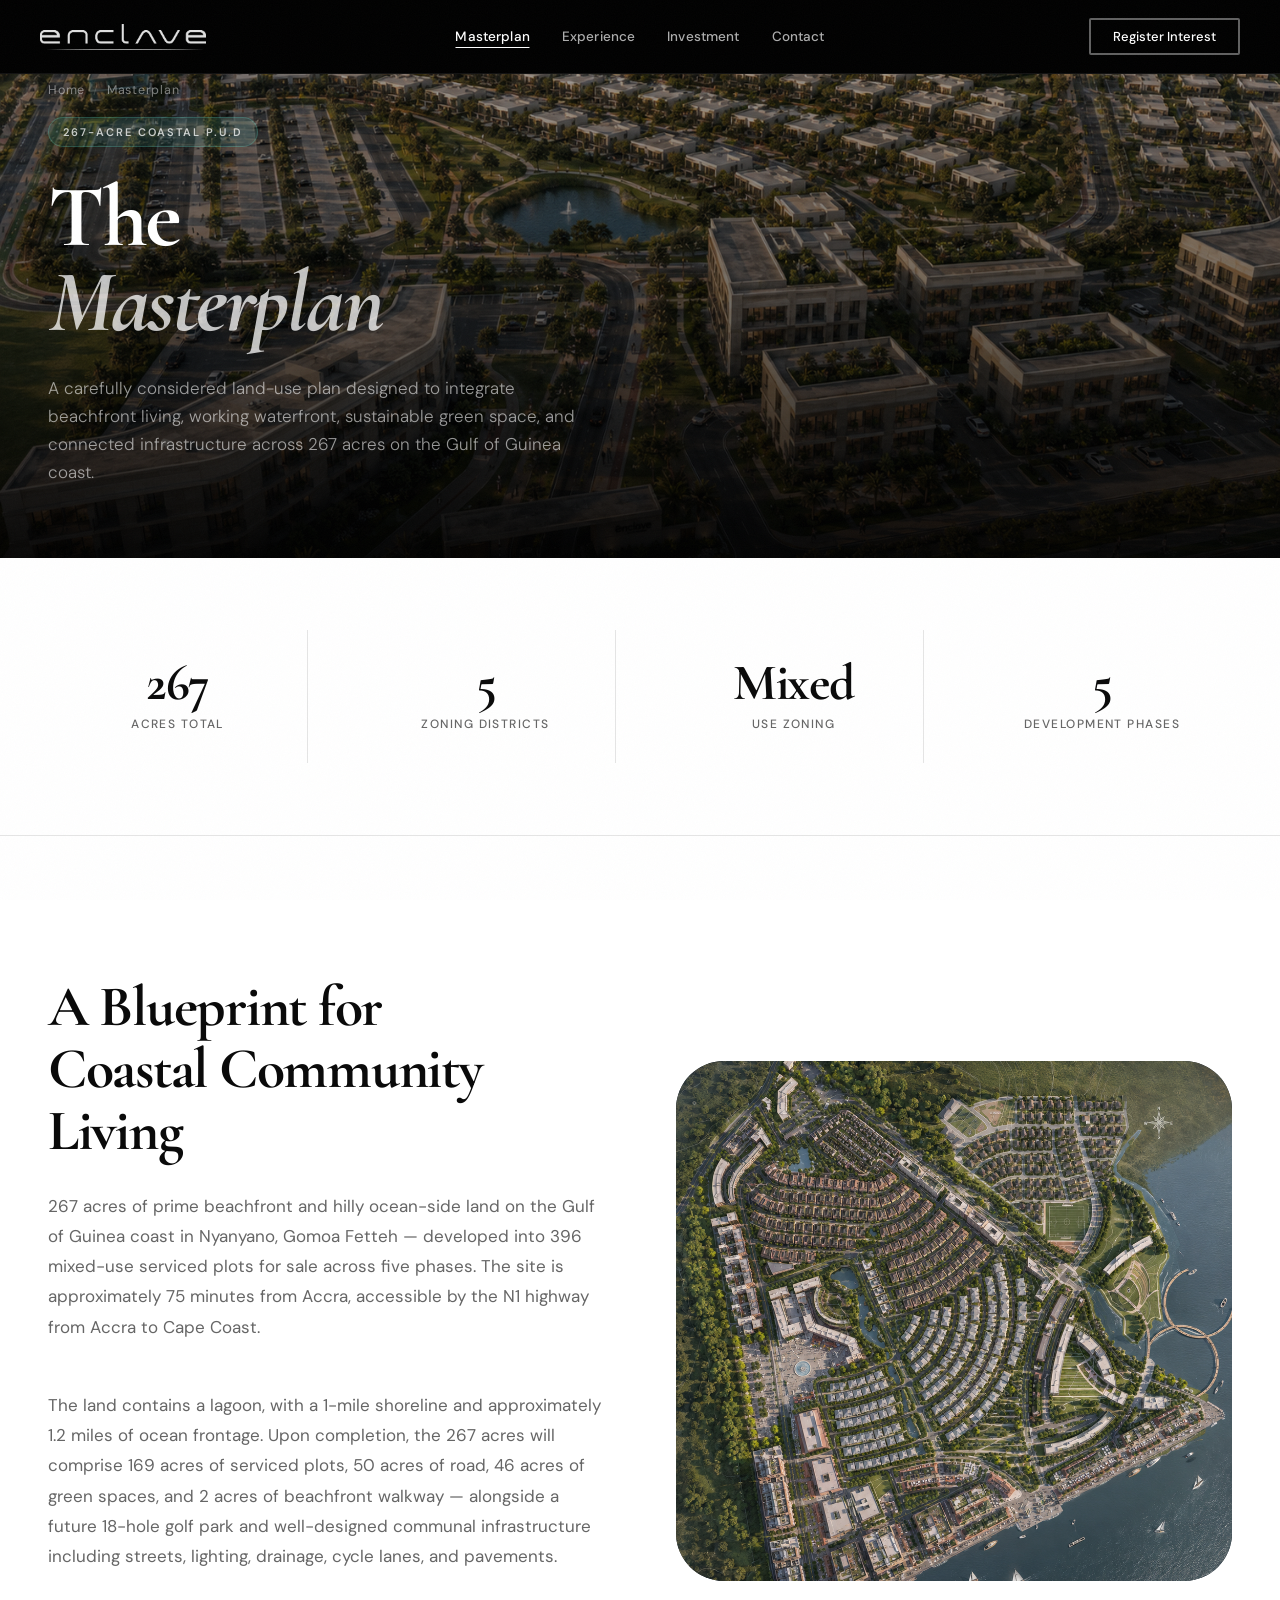
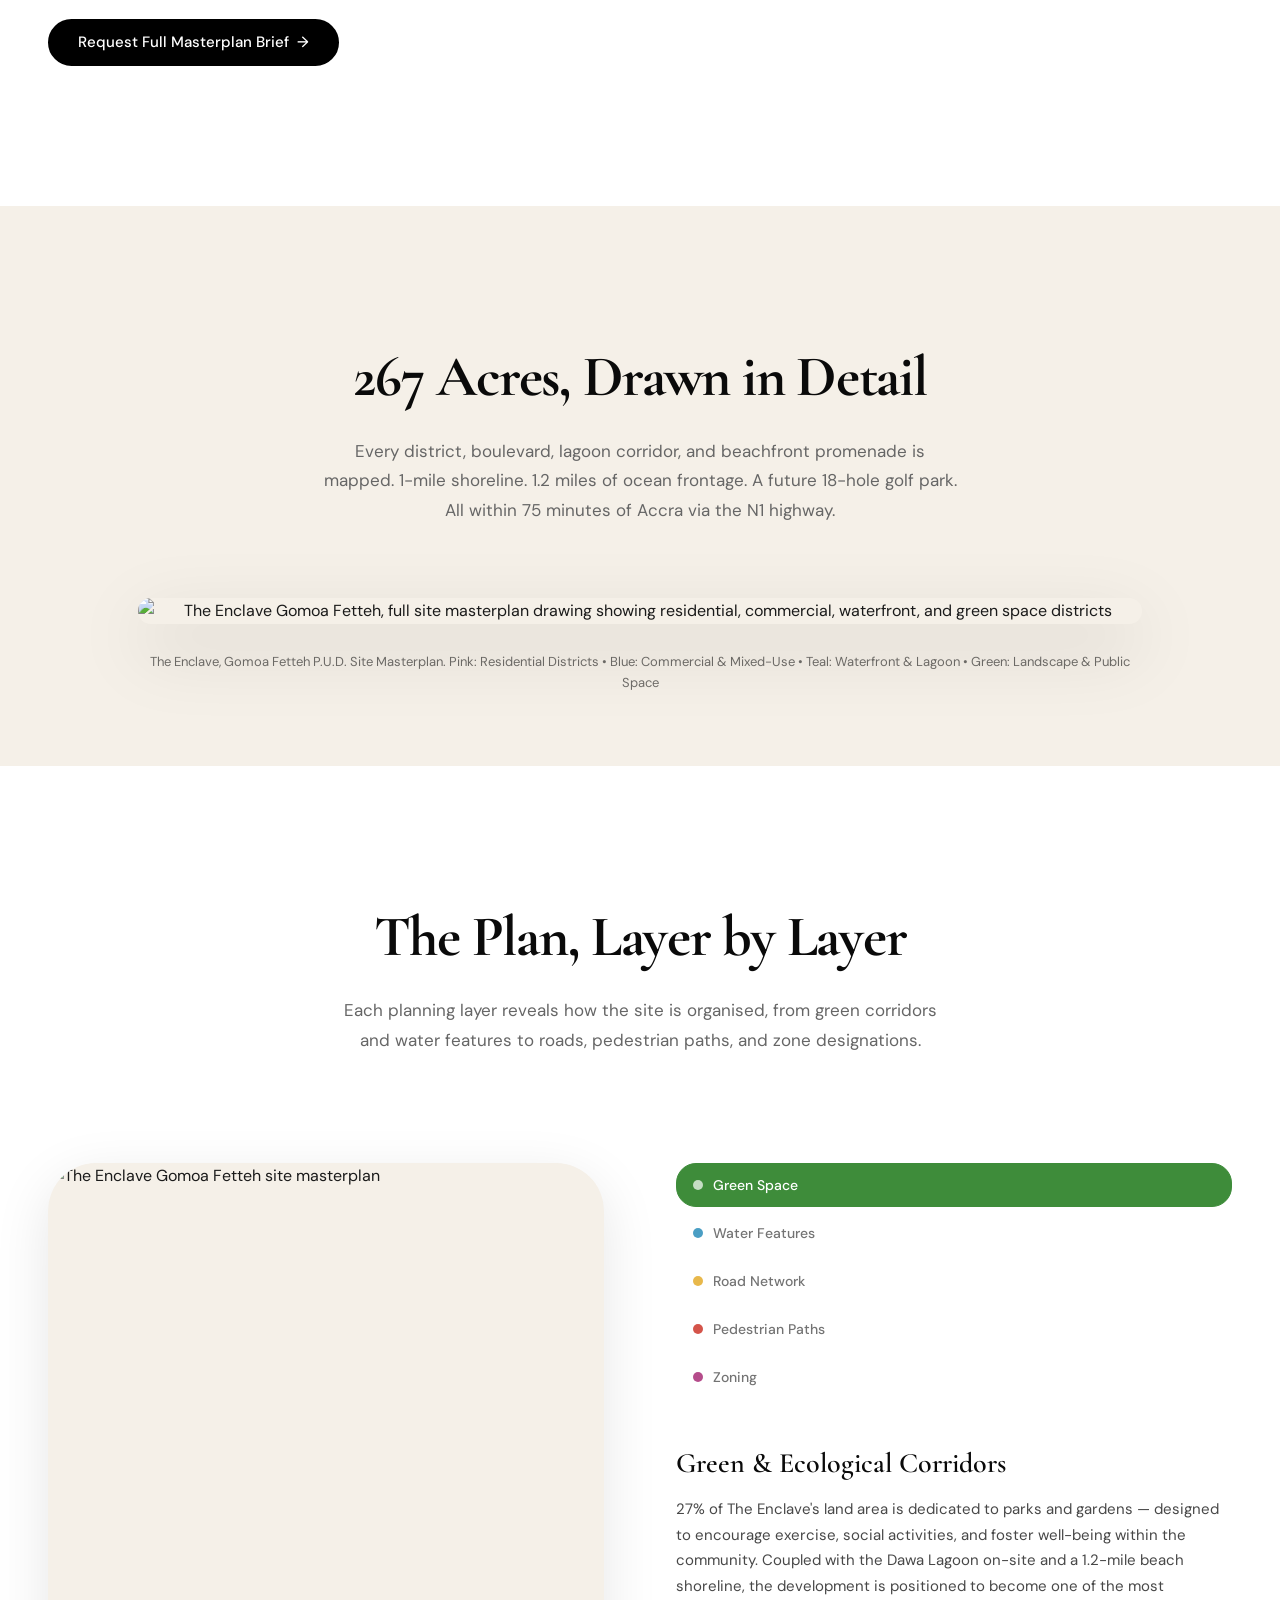
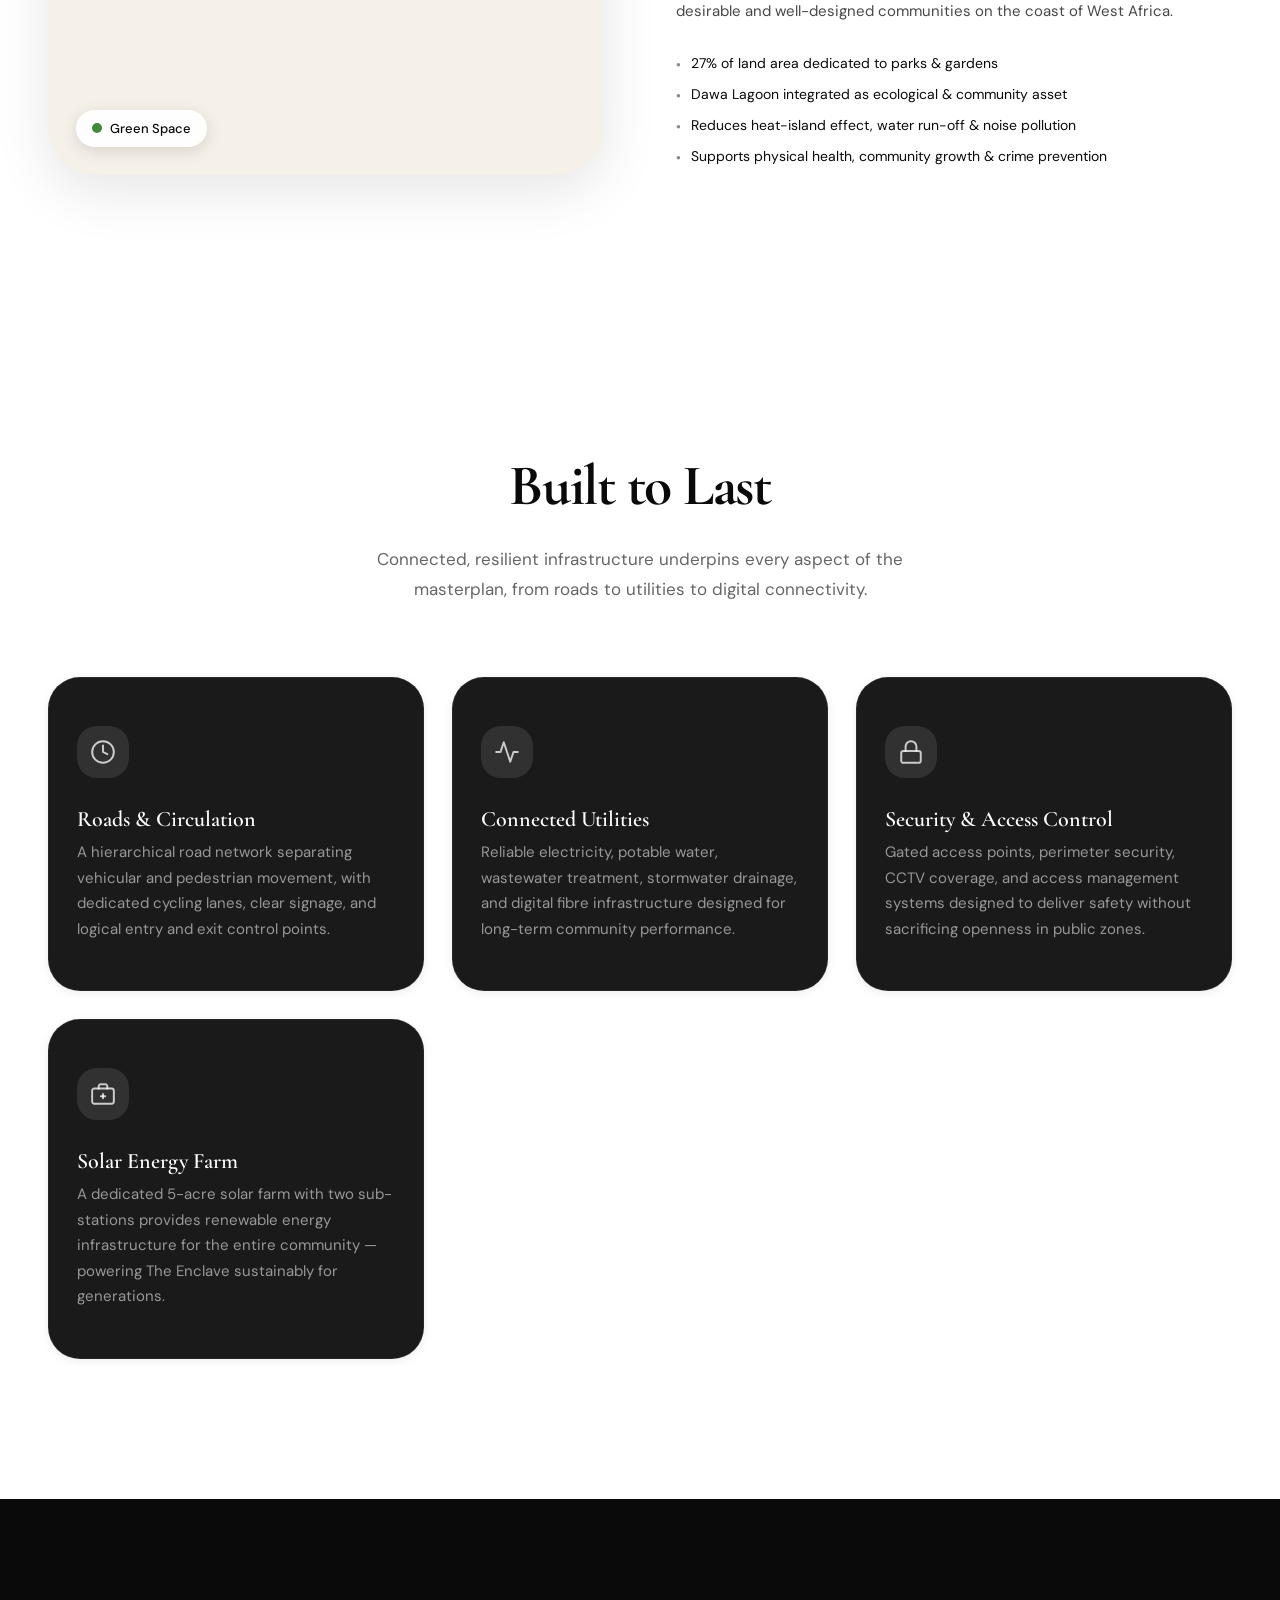
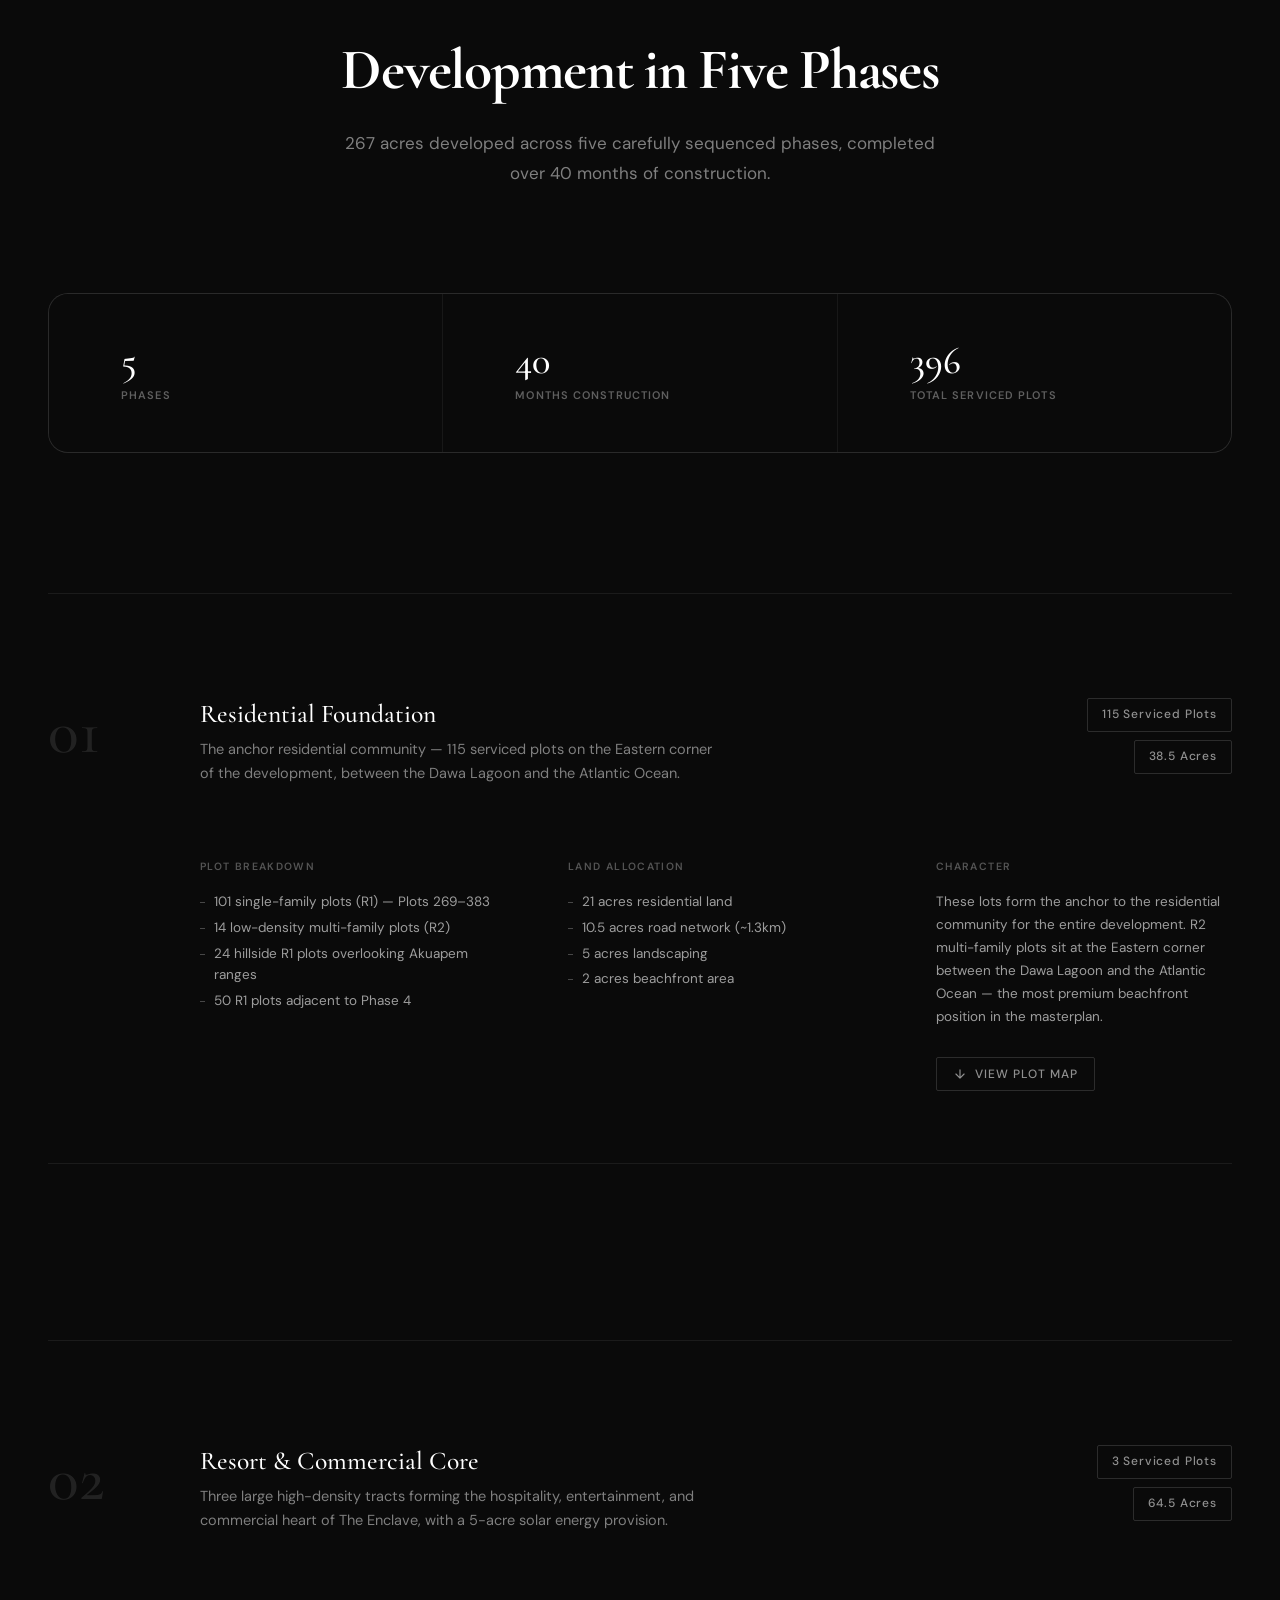
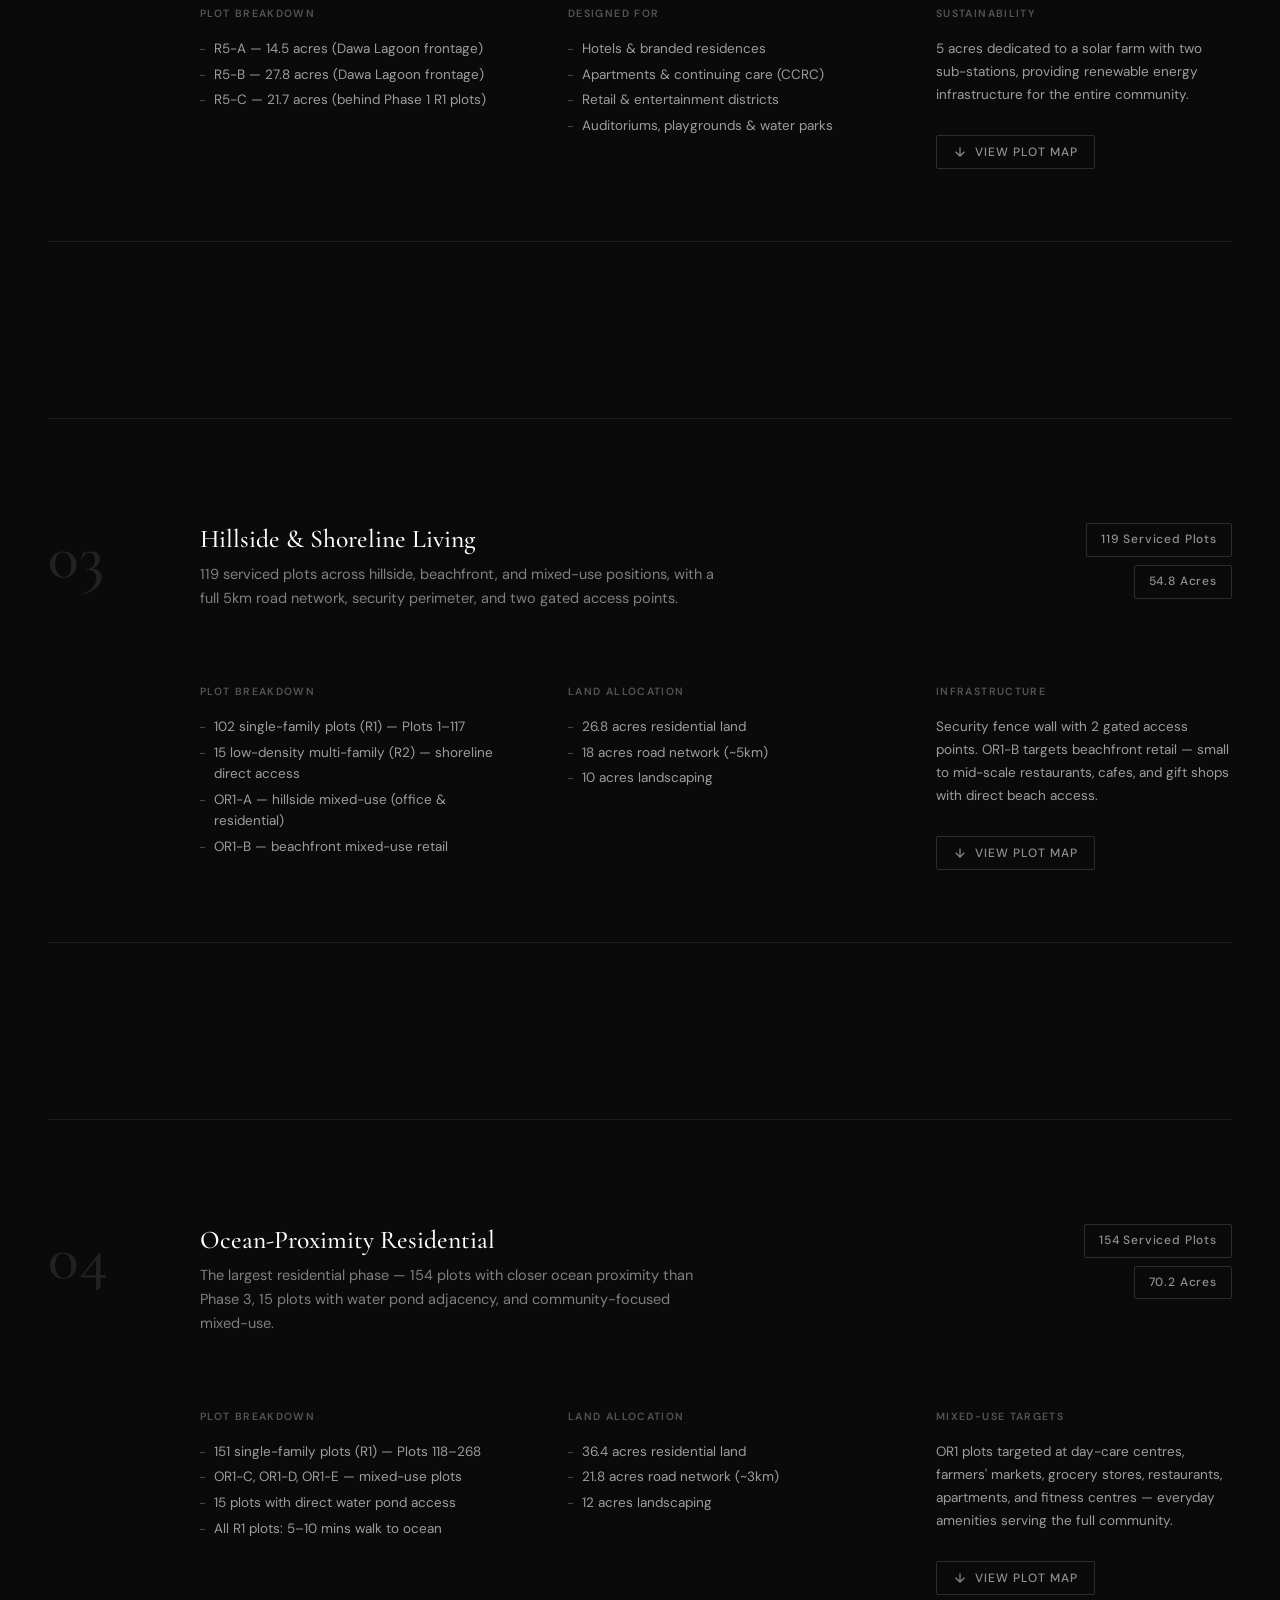
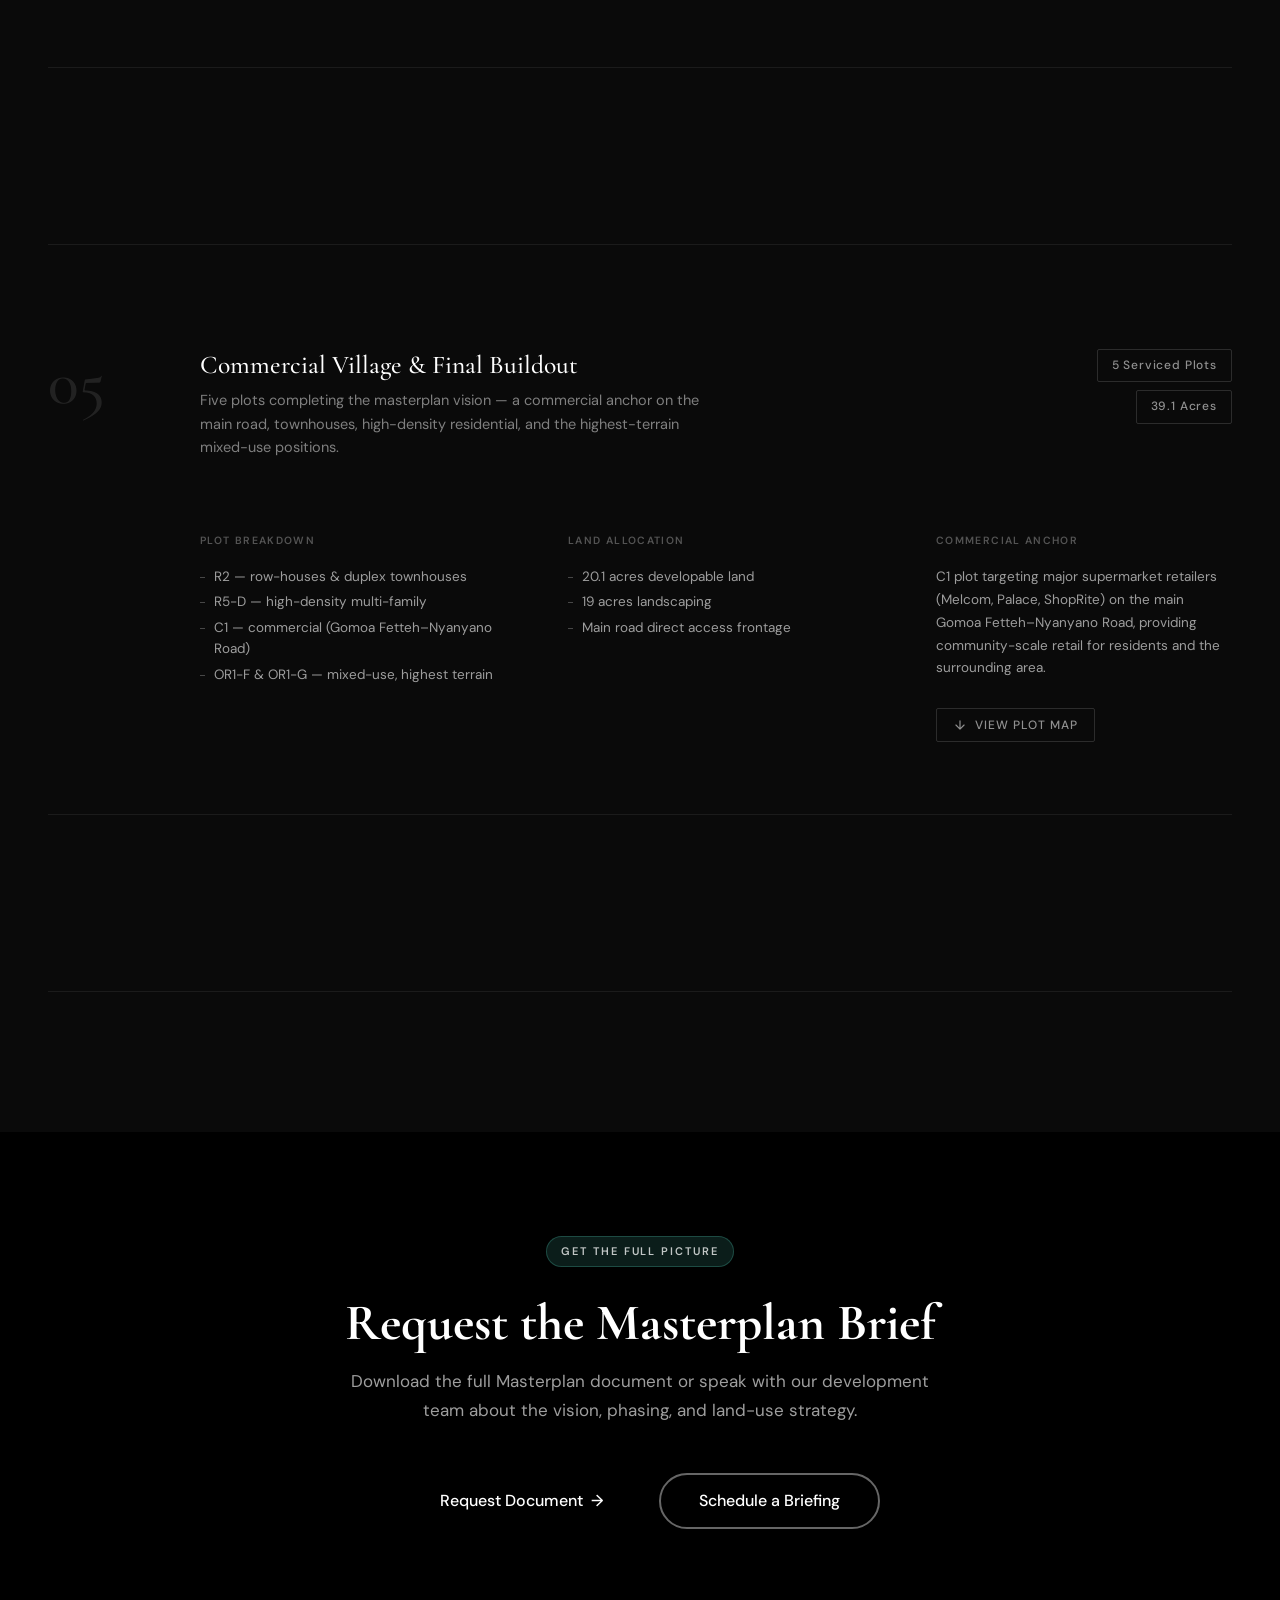
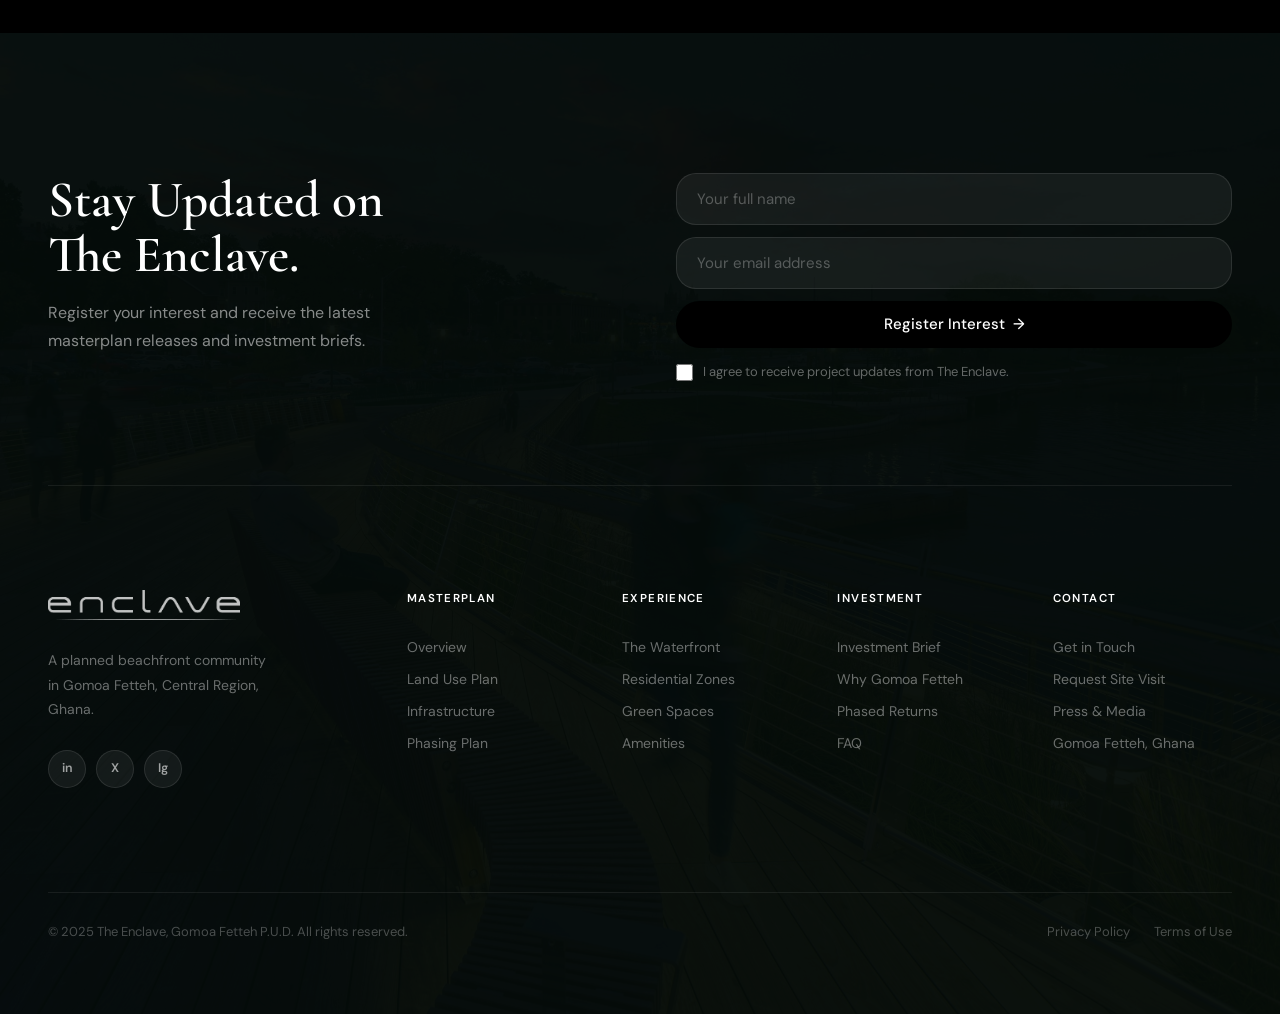
==== masterplan.html @ 19c1297e "Initial commit — The Enclave website" ====
﻿<!DOCTYPE html>
<html lang="en">
<head>
  <meta charset="UTF-8">
  <meta name="viewport" content="width=device-width, initial-scale=1.0">
  <meta name="description" content="The Enclave Masterplan, 267-acre coastal master plan for Gomoa Fetteh P.U.D. Land use, infrastructure, phasing, and development vision.">
  <title>Masterplan, The Enclave Gomoa Fetteh</title>
  <link rel="preconnect" href="https://fonts.googleapis.com">
  <link rel="preconnect" href="https://fonts.gstatic.com" crossorigin>
  <link href="https://fonts.googleapis.com/css2?family=Cormorant+Garamond:ital,wght@0,400;0,500;0,600;0,700;1,400;1,600;1,700&family=DM+Sans:ital,opsz,wght@0,9..40,300;0,9..40,400;0,9..40,500;0,9..40,600;1,9..40,300&display=swap" rel="stylesheet">
  <link rel="stylesheet" href="css/style.css">
</head>
<body>

  <!-- NAV -->
  <nav class="nav" id="nav">
    <div class="nav__pill">
      <a href="index.html" class="nav__logo" aria-label="The Enclave Home">
        <img src="images/logo.png" alt="Enclave" class="nav__logo-img">
      </a>
      <ul class="nav__links" role="list">
        <li><a href="masterplan.html" aria-current="page">Masterplan</a></li>
        <li><a href="experience.html">Experience</a></li>
        <li><a href="investment.html">Investment</a></li>
        <li><a href="contact.html">Contact</a></li>
      </ul>
      <a href="contact.html" class="btn btn--nav">Register Interest</a>
      <button class="nav__toggle" id="navToggle" aria-label="Open menu" aria-expanded="false">
        <span class="nav__toggle-bars">
          <span></span><span></span><span></span>
        </span>
        <span class="nav__toggle-label">MENU</span>
      </button>
    </div>
  </nav>

  <!-- Mobile Nav -->
  <div class="nav__mobile" id="mobileNav" aria-hidden="true">
    <button class="nav__mobile-close" id="mobileClose" aria-label="Close menu">&#x2715;</button>
    <nav aria-label="Mobile navigation">
      <ul class="nav__mobile-links" role="list">
        <li><a href="masterplan.html">Masterplan</a></li>
        <li><a href="experience.html">Experience</a></li>
        <li><a href="investment.html">Investment</a></li>
        <li><a href="contact.html">Contact</a></li>
      </ul>
    </nav>
    <a href="contact.html" class="btn btn--primary btn--lg nav__mobile-cta">Register Interest</a>
  </div>

  <main>

    <!-- ============================================================
         PAGE HERO
         Replace: images/page-hero-masterplan.jpg
         Ideal: High-resolution aerial / rendered masterplan overview
    ============================================================ -->
    <section class="page-hero" aria-labelledby="page-title">
      <div class="page-hero__bg img-block" data-placeholder="page-hero-masterplan.jpg" aria-hidden="true"></div>
      <div class="page-hero__overlay" aria-hidden="true"></div>
      <div class="page-hero__content">
        <div class="page-hero__breadcrumb">
          <a href="index.html">Home</a>
          <span class="page-hero__breadcrumb-sep" aria-hidden="true">/</span>
          <span>Masterplan</span>
        </div>
        <div class="page-hero__label" data-anim="fade-up" data-delay="0">267-Acre Coastal P.U.D</div>
        <h1 class="page-hero__title" id="page-title" data-anim="fade-up" data-delay="150">
          The<br><em>Masterplan</em>
        </h1>
        <p class="page-hero__sub" data-anim="fade-up" data-delay="300">
          A carefully considered land-use plan designed to integrate beachfront living, working waterfront, sustainable green space, and connected infrastructure across 267 acres on the Gulf of Guinea coast.
        </p>
      </div>
    </section>

    <!-- ============================================================
         STATS ROW
    ============================================================ -->
    <div class="stats-row" aria-label="Key masterplan statistics">
      <div class="stats-row__inner">
        <div class="stats-row__item" data-anim="fade-up" data-delay="0">
          <span class="stats-row__value">267</span>
          <span class="stats-row__label">Acres Total</span>
        </div>
        <div class="stats-row__item" data-anim="fade-up" data-delay="100">
          <span class="stats-row__value">5</span>
          <span class="stats-row__label">Zoning Districts</span>
        </div>
        <div class="stats-row__item" data-anim="fade-up" data-delay="200">
          <span class="stats-row__value">Mixed</span>
          <span class="stats-row__label">Use Zoning</span>
        </div>
        <div class="stats-row__item" data-anim="fade-up" data-delay="300">
          <span class="stats-row__value">5</span>
          <span class="stats-row__label">Development Phases</span>
        </div>
      </div>
    </div>

    <!-- ============================================================
         ABOUT THE PLAN, Text + Image Split
         Replace: images/masterplan-birds-eye.jpg
         Ideal: High-resolution rendered or aerial masterplan overview
    ============================================================ -->
    <section class="content-section" aria-labelledby="about-heading">
      <div class="container">
        <div class="split" data-anim="fade-up" data-delay="0">
          <div class="split__content">
            <h2 class="section-heading" id="about-heading">
              A Blueprint for<br>Coastal Community Living
            </h2>
            <p class="split__body">
              267 acres of prime beachfront and hilly ocean-side land on the Gulf of Guinea coast in Nyanyano, Gomoa Fetteh — developed into 396 mixed-use serviced plots for sale across five phases. The site is approximately 75 minutes from Accra, accessible by the N1 highway from Accra to Cape Coast.
            </p>
            <p class="split__body">
              The land contains a lagoon, with a 1-mile shoreline and approximately 1.2 miles of ocean frontage. Upon completion, the 267 acres will comprise 169 acres of serviced plots, 50 acres of road, 46 acres of green spaces, and 2 acres of beachfront walkway — alongside a future 18-hole golf park and well-designed communal infrastructure including streets, lighting, drainage, cycle lanes, and pavements.
            </p>
            <a href="contact.html" class="btn btn--primary">
              Request Full Masterplan Brief <span class="btn__arrow" aria-hidden="true">&#8594;</span>
            </a>
          </div>
          <div class="split__image-wrap">
            <div class="split__image img-block" data-placeholder="masterplan-birds-eye.jpg" aria-label="Gomoa Fetteh Enclave masterplan drawing"></div>
          </div>
        </div>
      </div>
    </section>

    <!-- ============================================================
         SITE PLAN VIEWER, Full masterplan drawing
    ============================================================ -->
    <section class="site-plan-section" aria-labelledby="plan-view-heading">
      <div class="site-plan-section__header container" data-anim="fade-up" data-delay="0">
        <h2 class="section-heading" id="plan-view-heading">267 Acres, Drawn in Detail</h2>
        <p class="section-sub">Every district, boulevard, lagoon corridor, and beachfront promenade is mapped. 1-mile shoreline. 1.2 miles of ocean frontage. A future 18-hole golf park. All within 75 minutes of Accra via the N1 highway.</p>
      </div>
      <div class="site-plan-section__plan" data-anim="fade-up" data-delay="100">
        <img src="images/masterplan-plan.png" alt="The Enclave Gomoa Fetteh, full site masterplan drawing showing residential, commercial, waterfront, and green space districts" class="site-plan-section__img">
        <p class="site-plan-section__caption">The Enclave, Gomoa Fetteh P.U.D. Site Masterplan. Pink: Residential Districts &bull; Blue: Commercial &amp; Mixed-Use &bull; Teal: Waterfront &amp; Lagoon &bull; Green: Landscape &amp; Public Space</p>
      </div>
    </section>

    <!-- ============================================================
         LAYER EXPLORER, Interactive planning analysis
    ============================================================ -->
    <section class="layer-explorer" aria-labelledby="layers-heading">
      <div class="container">

        <div class="layer-explorer__header" data-anim="fade-up" data-delay="0">
          <h2 class="section-heading" id="layers-heading">The Plan, Layer by Layer</h2>
          <p class="section-sub" style="max-width:600px; margin:0 auto; text-align:center;">Each planning layer reveals how the site is organised, from green corridors and water features to roads, pedestrian paths, and zone designations.</p>
        </div>

        <div class="layer-explorer__layout" data-anim="fade-up" data-delay="100">

          <!-- Map image panel, static, colour accent updates on tab switch -->
          <div class="layer-explorer__visual">
            <div class="layer-explorer__img-wrap" id="layerImgWrap">
              <img src="images/maps/Zoning-Areas.png"
                alt="The Enclave Gomoa Fetteh site masterplan"
                class="layer-explorer__map">
            </div>
            <div class="layer-explorer__badge">
              <span class="layer-badge__dot" id="layerDot" style="background:#3E8C3A;"></span>
              <span id="layerBadgeText">Green Space</span>
            </div>
          </div>

          <!-- Tab panel -->
          <div class="layer-explorer__content">

            <!-- Tab buttons -->
            <div class="layer-tabs" role="tablist" aria-label="Masterplan layers">

              <button class="layer-tab is-active" role="tab" aria-selected="true"
                aria-controls="panel-green" id="tab-green"
                data-layer="green"
                data-img="images/maps/Green-Space.png"
                data-color="#3E8C3A"
                data-label="Green Space">
                <span class="layer-tab__dot" style="background:#3E8C3A;"></span>
                Green Space
              </button>

              <button class="layer-tab" role="tab" aria-selected="false"
                aria-controls="panel-water" id="tab-water"
                data-layer="water"
                data-img="images/maps/Water-Way.png"
                data-color="#4A9EC4"
                data-label="Water Features">
                <span class="layer-tab__dot" style="background:#4A9EC4;"></span>
                Water Features
              </button>

              <button class="layer-tab" role="tab" aria-selected="false"
                aria-controls="panel-roads" id="tab-roads"
                data-layer="roads"
                data-img="images/maps/Vehicular-Road-Circulation.png"
                data-color="#E8B84B"
                data-label="Road Network">
                <span class="layer-tab__dot" style="background:#E8B84B;"></span>
                Road Network
              </button>

              <button class="layer-tab" role="tab" aria-selected="false"
                aria-controls="panel-pedestrian" id="tab-pedestrian"
                data-layer="pedestrian"
                data-img="images/maps/Pedestrain-and-Bicycle-Circulation.png"
                data-color="#D4544A"
                data-label="Pedestrian Paths">
                <span class="layer-tab__dot" style="background:#D4544A;"></span>
                Pedestrian Paths
              </button>

              <button class="layer-tab" role="tab" aria-selected="false"
                aria-controls="panel-zoning" id="tab-zoning"
                data-layer="zoning"
                data-img="images/maps/Zoning-Areas.png"
                data-color="#B54C8B"
                data-label="Zoning">
                <span class="layer-tab__dot" style="background:#B54C8B;"></span>
                Zoning
              </button>

            </div>

            <!-- Data panels -->
            <div class="layer-panel is-active" id="panel-green" role="tabpanel" aria-labelledby="tab-green">
              <h3 class="layer-panel__title">Green &amp; Ecological Corridors</h3>
              <p class="layer-panel__body">27% of The Enclave's land area is dedicated to parks and gardens — designed to encourage exercise, social activities, and foster well-being within the community. Coupled with the Dawa Lagoon on-site and a 1.2-mile beach shoreline, the development is positioned to become one of the most desirable and well-designed communities on the coast of West Africa.</p>
              <ul class="layer-stats">
                <li><span class="layer-stats__icon" aria-hidden="true">&#9679;</span> 27% of land area dedicated to parks &amp; gardens</li>
                <li><span class="layer-stats__icon" aria-hidden="true">&#9679;</span> Dawa Lagoon integrated as ecological &amp; community asset</li>
                <li><span class="layer-stats__icon" aria-hidden="true">&#9679;</span> Reduces heat-island effect, water run-off &amp; noise pollution</li>
                <li><span class="layer-stats__icon" aria-hidden="true">&#9679;</span> Supports physical health, community growth &amp; crime prevention</li>
              </ul>
            </div>

            <div class="layer-panel" id="panel-water" role="tabpanel" aria-labelledby="tab-water" style="display:none">
              <h3 class="layer-panel__title">Waterways &amp; Coastal Edge</h3>
              <p class="layer-panel__body">Due to the hilly terrain across parts of the site, the masterplan incorporates water retention ponds to ease excess flow of water into the lagoon and ocean, mitigating stormwater run-off. The retention ponds surround the base areas of the hills, with release ducts connecting directly to the Dawa Lagoon and the Atlantic Ocean — turning a natural drainage challenge into an engineered landscape asset.</p>
              <ul class="layer-stats">
                <li><span class="layer-stats__icon" aria-hidden="true">&#9679;</span> Water retention ponds at base of hilly terrain areas</li>
                <li><span class="layer-stats__icon" aria-hidden="true">&#9679;</span> Release ducts drain to Dawa Lagoon &amp; Atlantic Ocean</li>
                <li><span class="layer-stats__icon" aria-hidden="true">&#9679;</span> Stormwater run-off mitigated across entire site</li>
                <li><span class="layer-stats__icon" aria-hidden="true">&#9679;</span> 1.2-mile beach shoreline on the Atlantic coast</li>
              </ul>
            </div>

            <div class="layer-panel" id="panel-roads" role="tabpanel" aria-labelledby="tab-roads" style="display:none">
              <h3 class="layer-panel__title">Road Network &amp; Entry Points</h3>
              <p class="layer-panel__body">A hierarchical road network separates regional through-traffic from residential circulation. Two controlled entry points manage community access. A primary spine road connects the main gate to the waterfront, with internal loops serving each district.</p>
              <ul class="layer-stats">
                <li><span class="layer-stats__icon" aria-hidden="true">&#9679;</span> 2 controlled primary entry gatehouses</li>
                <li><span class="layer-stats__icon" aria-hidden="true">&#9679;</span> Primary spine boulevard: gate to waterfront</li>
                <li><span class="layer-stats__icon" aria-hidden="true">&#9679;</span> Hierarchy: primary, secondary &amp; residential lanes</li>
                <li><span class="layer-stats__icon" aria-hidden="true">&#9679;</span> Through-traffic fully separated from residential roads</li>
              </ul>
            </div>

            <div class="layer-panel" id="panel-pedestrian" role="tabpanel" aria-labelledby="tab-pedestrian" style="display:none">
              <h3 class="layer-panel__title">Pedestrian &amp; Cycling Network</h3>
              <p class="layer-panel__body">The masterplan prioritises soft mobility over vehicular traffic. Electric bicycles, golf carts, and concierge shuttling are the recommended primary modes of movement within the community — reducing vehicular pollution and creating a quieter, more liveable environment. Local two-lane roads connect all zoning districts, while the four-lane spine road handles peripheral boundary access. Pedestrian destinations include a central park zone, beachfront promenade, and a farmers' market area.</p>
              <ul class="layer-stats">
                <li><span class="layer-stats__icon" aria-hidden="true">&#9679;</span> E-bike and golf cart recommended as primary internal transport</li>
                <li><span class="layer-stats__icon" aria-hidden="true">&#9679;</span> Multiple e-bike rental shops within the community</li>
                <li><span class="layer-stats__icon" aria-hidden="true">&#9679;</span> Golf cart shuttling services for all residents and visitors</li>
                <li><span class="layer-stats__icon" aria-hidden="true">&#9679;</span> Central park zone, promenade &amp; farmers' market as key pedestrian destinations</li>
              </ul>
            </div>

            <div class="layer-panel" id="panel-zoning" role="tabpanel" aria-labelledby="tab-zoning" style="display:none">
              <h3 class="layer-panel__title">Land Use Zones</h3>
              <p class="layer-panel__body">Five clearly defined zones create a coherent mixed-use community, each with a distinct character, density, and purpose, all woven into a single integrated plan.</p>
              <div class="zoning-cards">

                <div class="zone-card">
                  <span class="zone-card__dot" style="background:#E8B84B;" aria-hidden="true"></span>
                  <div class="zone-card__body">
                    <p class="zone-card__code">R1</p>
                    <h4 class="zone-card__name">Single Family District</h4>
                    <p class="zone-card__desc">354 plots · 69.60 acres. Low-density single-family homes. Permitted: single family dwellings, neighbourhood parks. Conditional: duplex, day/child care, community gardens.</p>
                  </div>
                </div>

                <div class="zone-card">
                  <span class="zone-card__dot" style="background:#6FAFD8;" aria-hidden="true"></span>
                  <div class="zone-card__body">
                    <p class="zone-card__code">R2</p>
                    <h4 class="zone-card__name">Multi-Family District — Low Density</h4>
                    <p class="zone-card__desc">30 plots · 12.86 acres. Single-, two-, and three-family dwellings and cluster developments. Permitted: duplexes, neighbourhood parks, community gardens.</p>
                  </div>
                </div>

                <div class="zone-card">
                  <span class="zone-card__dot" style="background:#E879B9;" aria-hidden="true"></span>
                  <div class="zone-card__body">
                    <p class="zone-card__code">R5</p>
                    <h4 class="zone-card__name">Multi-Family District — High Density</h4>
                    <p class="zone-card__desc">4 plots · 67.60 acres. High-density apartments and congregate living, minimum 5,000 sq.ft. lots. Permitted: multi-family (3+ units), hotels, single-room occupancy housing.</p>
                  </div>
                </div>

                <div class="zone-card">
                  <span class="zone-card__dot" style="background:#8DBF75;" aria-hidden="true"></span>
                  <div class="zone-card__body">
                    <p class="zone-card__code">OR1</p>
                    <h4 class="zone-card__name">Mixed-Use — Office &amp; Residence</h4>
                    <p class="zone-card__desc">7 plots · 14.27 acres. Mixed-use residential, office, institutional, and small-scale retail. Permitted: medical facilities, offices, educational facilities, neighbourhood retail (cafes, grocery, hardware).</p>
                  </div>
                </div>

                <div class="zone-card">
                  <span class="zone-card__dot" style="background:#A87545;" aria-hidden="true"></span>
                  <div class="zone-card__body">
                    <p class="zone-card__code">C1</p>
                    <h4 class="zone-card__name">Neighbourhood Commercial</h4>
                    <p class="zone-card__desc">1 plot · 4.50 acres. Small-scale retail and commercial services. Permitted: retail, offices, medical facilities, financial institutions, EV charging. Conditional: wine bars, night establishments.</p>
                  </div>
                </div>

              </div>
            </div>

          </div><!-- /.layer-explorer__content -->
        </div><!-- /.layer-explorer__layout -->
      </div><!-- /.container -->
    </section>

    <!-- ============================================================
         INFRASTRUCTURE, 3 Cards (dark)
    ============================================================ -->
    <section class="content-section" aria-labelledby="infra-heading">
      <div class="container">
        <div class="intro__header" data-anim="fade-up" data-delay="0" style="text-align:center; margin-bottom: var(--sp-xl);">
          <h2 class="section-heading" id="infra-heading">Built to Last</h2>
          <p class="section-sub" style="margin:0 auto; text-align:center;">Connected, resilient infrastructure underpins every aspect of the masterplan, from roads to utilities to digital connectivity.</p>
        </div>

        <div class="feature-cards feature-cards--2col">

          <div class="feature-card feature-card--dark" data-anim="fade-up" data-delay="0">
            <div class="feature-card__icon feature-card__icon--gold" aria-hidden="true">
              <svg width="26" height="26" viewBox="0 0 24 24" fill="none" stroke="currentColor" stroke-width="1.8" stroke-linecap="round" stroke-linejoin="round">
                <circle cx="12" cy="12" r="10"/>
                <polyline points="12 6 12 12 16 14"/>
              </svg>
            </div>
            <h3>Roads &amp; Circulation</h3>
            <p>A hierarchical road network separating vehicular and pedestrian movement, with dedicated cycling lanes, clear signage, and logical entry and exit control points.</p>
          </div>

          <div class="feature-card feature-card--dark" data-anim="fade-up" data-delay="150">
            <div class="feature-card__icon feature-card__icon--gold" aria-hidden="true">
              <svg width="26" height="26" viewBox="0 0 24 24" fill="none" stroke="currentColor" stroke-width="1.8" stroke-linecap="round" stroke-linejoin="round">
                <polyline points="22 12 18 12 15 21 9 3 6 12 2 12"/>
              </svg>
            </div>
            <h3>Connected Utilities</h3>
            <p>Reliable electricity, potable water, wastewater treatment, stormwater drainage, and digital fibre infrastructure designed for long-term community performance.</p>
          </div>

          <div class="feature-card feature-card--dark" data-anim="fade-up" data-delay="300">
            <div class="feature-card__icon feature-card__icon--gold" aria-hidden="true">
              <svg width="26" height="26" viewBox="0 0 24 24" fill="none" stroke="currentColor" stroke-width="1.8" stroke-linecap="round" stroke-linejoin="round">
                <rect x="3" y="11" width="18" height="11" rx="2" ry="2"/>
                <path d="M7 11V7a5 5 0 0 1 10 0v4"/>
              </svg>
            </div>
            <h3>Security &amp; Access Control</h3>
            <p>Gated access points, perimeter security, CCTV coverage, and access management systems designed to deliver safety without sacrificing openness in public zones.</p>
          </div>

          <div class="feature-card feature-card--dark" data-anim="fade-up" data-delay="450">
            <div class="feature-card__icon feature-card__icon--gold" aria-hidden="true">
              <svg width="26" height="26" viewBox="0 0 24 24" fill="none" stroke="currentColor" stroke-width="1.8" stroke-linecap="round" stroke-linejoin="round">
                <rect x="2" y="7" width="20" height="14" rx="2"/>
                <path d="M16 7V5a2 2 0 0 0-2-2h-4a2 2 0 0 0-2 2v2"/>
                <line x1="12" y1="12" x2="12" y2="16"/>
                <line x1="10" y1="14" x2="14" y2="14"/>
              </svg>
            </div>
            <h3>Solar Energy Farm</h3>
            <p>A dedicated 5-acre solar farm with two sub-stations provides renewable energy infrastructure for the entire community — powering The Enclave sustainably for generations.</p>
          </div>

        </div>
      </div>
    </section>

    <!-- ============================================================
         DEVELOPMENT PHASES — 5-phase breakdown
    ============================================================ -->
    <section class="phases-section" id="development-phases" aria-labelledby="phasing-heading">
      <div class="container">

        <div class="phases-section__header" data-anim="fade-up" data-delay="0">
          <h2 class="section-heading" id="phasing-heading">Development in Five Phases</h2>
          <p class="section-sub">267 acres developed across five carefully sequenced phases, completed over 40 months of construction.</p>
        </div>

        <div class="phases-overview" data-anim="fade-up" data-delay="100">
          <div class="phases-overview__stat">
            <span class="phases-overview__value">5</span>
            <span class="phases-overview__label">Phases</span>
          </div>
          <div class="phases-overview__stat">
            <span class="phases-overview__value">40</span>
            <span class="phases-overview__label">Months Construction</span>
          </div>
<div class="phases-overview__stat">
            <span class="phases-overview__value">396</span>
            <span class="phases-overview__label">Total Serviced Plots</span>
          </div>
        </div>

        <div class="phases-list" data-anim="fade-up" data-delay="0">

          <!-- PHASE 1 -->
          <div class="phase-item">
            <div class="phase-item__top">
              <div class="phase-item__num" aria-hidden="true">01</div>
              <div class="phase-item__info">
                <h3>Residential Foundation</h3>
                <p class="phase-item__sub">The anchor residential community — 115 serviced plots on the Eastern corner of the development, between the Dawa Lagoon and the Atlantic Ocean.</p>
              </div>
              <div class="phase-item__tags">
                <span class="phase-tag">115 Serviced Plots</span>
                <span class="phase-tag">38.5 Acres</span>
              </div>
            </div>
            <div class="phase-item__body">
              <div class="phase-item__detail">
                <h4>Plot Breakdown</h4>
                <ul>
                  <li>101 single-family plots (R1) — Plots 269–383</li>
                  <li>14 low-density multi-family plots (R2)</li>
                  <li>24 hillside R1 plots overlooking Akuapem ranges</li>
                  <li>50 R1 plots adjacent to Phase 4</li>
                </ul>
              </div>
              <div class="phase-item__detail">
                <h4>Land Allocation</h4>
                <ul>
                  <li>21 acres residential land</li>
                  <li>10.5 acres road network (~1.3km)</li>
                  <li>5 acres landscaping</li>
                  <li>2 acres beachfront area</li>
                </ul>
              </div>
              <div class="phase-item__detail">
                <h4>Character</h4>
                <p>These lots form the anchor to the residential community for the entire development. R2 multi-family plots sit at the Eastern corner between the Dawa Lagoon and the Atlantic Ocean — the most premium beachfront position in the masterplan.</p>
                <button class="phase-modal-trigger" data-target="phase1-map" aria-expanded="false" aria-label="View Phase 1 plot map">
                  <svg width="14" height="14" viewBox="0 0 24 24" fill="none" stroke="currentColor" stroke-width="2" stroke-linecap="round" stroke-linejoin="round" aria-hidden="true" class="phase-trigger-icon"><path d="M12 5v14M5 12l7 7 7-7"/></svg>
                  View Plot Map
                </button>
              </div>
            </div>

            <!-- Inline map panel -->
            <div class="phase-map-panel" id="phase1-map">
              <div class="phase-map-panel__inner">
                <img src="images/phase-1-map.jpg" alt="Phase 1 detailed plot map, lots 269–383" class="phase-map-panel__img">
                <p class="phase-map-panel__caption">Lots 269–383 &bull; 38.5 Acres &bull; 115 Serviced Plots</p>
              </div>
            </div>
          </div>

          <!-- PHASE 2 -->
          <div class="phase-item">
            <div class="phase-item__top">
              <div class="phase-item__num" aria-hidden="true">02</div>
              <div class="phase-item__info">
                <h3>Resort &amp; Commercial Core</h3>
                <p class="phase-item__sub">Three large high-density tracts forming the hospitality, entertainment, and commercial heart of The Enclave, with a 5-acre solar energy provision.</p>
              </div>
              <div class="phase-item__tags">
                <span class="phase-tag">3 Serviced Plots</span>
                <span class="phase-tag">64.5 Acres</span>
              </div>
            </div>
            <div class="phase-item__body">
              <div class="phase-item__detail">
                <h4>Plot Breakdown</h4>
                <ul>
                  <li>R5-A — 14.5 acres (Dawa Lagoon frontage)</li>
                  <li>R5-B — 27.8 acres (Dawa Lagoon frontage)</li>
                  <li>R5-C — 21.7 acres (behind Phase 1 R1 plots)</li>
                </ul>
              </div>
              <div class="phase-item__detail">
                <h4>Designed For</h4>
                <ul>
                  <li>Hotels &amp; branded residences</li>
                  <li>Apartments &amp; continuing care (CCRC)</li>
                  <li>Retail &amp; entertainment districts</li>
                  <li>Auditoriums, playgrounds &amp; water parks</li>
                </ul>
              </div>
              <div class="phase-item__detail">
                <h4>Sustainability</h4>
                <p>5 acres dedicated to a solar farm with two sub-stations, providing renewable energy infrastructure for the entire community.</p>
                <button class="phase-modal-trigger" data-target="phase2-map" aria-expanded="false" aria-label="View Phase 2 plot map">
                  <svg width="14" height="14" viewBox="0 0 24 24" fill="none" stroke="currentColor" stroke-width="2" stroke-linecap="round" stroke-linejoin="round" aria-hidden="true" class="phase-trigger-icon"><path d="M12 5v14M5 12l7 7 7-7"/></svg>
                  View Plot Map
                </button>
              </div>
            </div>

            <!-- Inline map panel -->
            <div class="phase-map-panel" id="phase2-map">
              <div class="phase-map-panel__inner">
                <img src="images/phase-2-map.jpg" alt="Phase 2 plot map showing R5-A, R5-B, R5-C and solar farm" class="phase-map-panel__img">
                <p class="phase-map-panel__caption">R5-A · R5-B · R5-C &bull; 64.5 Acres &bull; 3 Serviced Plots</p>
              </div>
            </div>
          </div>

          <!-- PHASE 3 -->
          <div class="phase-item">
            <div class="phase-item__top">
              <div class="phase-item__num" aria-hidden="true">03</div>
              <div class="phase-item__info">
                <h3>Hillside &amp; Shoreline Living</h3>
                <p class="phase-item__sub">119 serviced plots across hillside, beachfront, and mixed-use positions, with a full 5km road network, security perimeter, and two gated access points.</p>
              </div>
              <div class="phase-item__tags">
                <span class="phase-tag">119 Serviced Plots</span>
                <span class="phase-tag">54.8 Acres</span>
              </div>
            </div>
            <div class="phase-item__body">
              <div class="phase-item__detail">
                <h4>Plot Breakdown</h4>
                <ul>
                  <li>102 single-family plots (R1) — Plots 1–117</li>
                  <li>15 low-density multi-family (R2) — shoreline direct access</li>
                  <li>OR1-A — hillside mixed-use (office &amp; residential)</li>
                  <li>OR1-B — beachfront mixed-use retail</li>
                </ul>
              </div>
              <div class="phase-item__detail">
                <h4>Land Allocation</h4>
                <ul>
                  <li>26.8 acres residential land</li>
                  <li>18 acres road network (~5km)</li>
                  <li>10 acres landscaping</li>
                </ul>
              </div>
              <div class="phase-item__detail">
                <h4>Infrastructure</h4>
                <p>Security fence wall with 2 gated access points. OR1-B targets beachfront retail — small to mid-scale restaurants, cafes, and gift shops with direct beach access.</p>
                <button class="phase-modal-trigger" data-target="phase3-map" aria-expanded="false" aria-label="View Phase 3 plot map">
                  <svg width="14" height="14" viewBox="0 0 24 24" fill="none" stroke="currentColor" stroke-width="2" stroke-linecap="round" stroke-linejoin="round" aria-hidden="true" class="phase-trigger-icon"><path d="M12 5v14M5 12l7 7 7-7"/></svg>
                  View Plot Map
                </button>
              </div>
            </div>

            <div class="phase-map-panel" id="phase3-map">
              <div class="phase-map-panel__inner">
                <img src="images/phase-3-map.jpg" alt="Phase 3 plot map showing plots 1–117, OR1-A and OR1-B" class="phase-map-panel__img">
                <p class="phase-map-panel__caption">Plots 1–117 · OR1-A · OR1-B &bull; 54.8 Acres &bull; 119 Serviced Plots</p>
              </div>
            </div>
          </div>

          <!-- PHASE 4 -->
          <div class="phase-item">
            <div class="phase-item__top">
              <div class="phase-item__num" aria-hidden="true">04</div>
              <div class="phase-item__info">
                <h3>Ocean-Proximity Residential</h3>
                <p class="phase-item__sub">The largest residential phase — 154 plots with closer ocean proximity than Phase 3, 15 plots with water pond adjacency, and community-focused mixed-use.</p>
              </div>
              <div class="phase-item__tags">
                <span class="phase-tag">154 Serviced Plots</span>
                <span class="phase-tag">70.2 Acres</span>
              </div>
            </div>
            <div class="phase-item__body">
              <div class="phase-item__detail">
                <h4>Plot Breakdown</h4>
                <ul>
                  <li>151 single-family plots (R1) — Plots 118–268</li>
                  <li>OR1-C, OR1-D, OR1-E — mixed-use plots</li>
                  <li>15 plots with direct water pond access</li>
                  <li>All R1 plots: 5–10 mins walk to ocean</li>
                </ul>
              </div>
              <div class="phase-item__detail">
                <h4>Land Allocation</h4>
                <ul>
                  <li>36.4 acres residential land</li>
                  <li>21.8 acres road network (~3km)</li>
                  <li>12 acres landscaping</li>
                </ul>
              </div>
              <div class="phase-item__detail">
                <h4>Mixed-Use Targets</h4>
                <p>OR1 plots targeted at day-care centres, farmers' markets, grocery stores, restaurants, apartments, and fitness centres — everyday amenities serving the full community.</p>
                <button class="phase-modal-trigger" data-target="phase4-map" aria-expanded="false" aria-label="View Phase 4 plot map">
                  <svg width="14" height="14" viewBox="0 0 24 24" fill="none" stroke="currentColor" stroke-width="2" stroke-linecap="round" stroke-linejoin="round" aria-hidden="true" class="phase-trigger-icon"><path d="M12 5v14M5 12l7 7 7-7"/></svg>
                  View Plot Map
                </button>
              </div>
            </div>

            <div class="phase-map-panel" id="phase4-map">
              <div class="phase-map-panel__inner">
                <img src="images/phase-4-map.jpg" alt="Phase 4 plot map showing plots 118–268, OR1-C, OR1-D, OR1-E" class="phase-map-panel__img">
                <p class="phase-map-panel__caption">Plots 118–268 · OR1-C · OR1-D · OR1-E &bull; 70.2 Acres &bull; 154 Serviced Plots</p>
              </div>
            </div>
          </div>

          <!-- PHASE 5 -->
          <div class="phase-item">
            <div class="phase-item__top">
              <div class="phase-item__num" aria-hidden="true">05</div>
              <div class="phase-item__info">
                <h3>Commercial Village &amp; Final Buildout</h3>
                <p class="phase-item__sub">Five plots completing the masterplan vision — a commercial anchor on the main road, townhouses, high-density residential, and the highest-terrain mixed-use positions.</p>
              </div>
              <div class="phase-item__tags">
                <span class="phase-tag">5 Serviced Plots</span>
                <span class="phase-tag">39.1 Acres</span>
              </div>
            </div>
            <div class="phase-item__body">
              <div class="phase-item__detail">
                <h4>Plot Breakdown</h4>
                <ul>
                  <li>R2 — row-houses &amp; duplex townhouses</li>
                  <li>R5-D — high-density multi-family</li>
                  <li>C1 — commercial (Gomoa Fetteh–Nyanyano Road)</li>
                  <li>OR1-F &amp; OR1-G — mixed-use, highest terrain</li>
                </ul>
              </div>
              <div class="phase-item__detail">
                <h4>Land Allocation</h4>
                <ul>
                  <li>20.1 acres developable land</li>
                  <li>19 acres landscaping</li>
                  <li>Main road direct access frontage</li>
                </ul>
              </div>
              <div class="phase-item__detail">
                <h4>Commercial Anchor</h4>
                <p>C1 plot targeting major supermarket retailers (Melcom, Palace, ShopRite) on the main Gomoa Fetteh–Nyanyano Road, providing community-scale retail for residents and the surrounding area.</p>
                <button class="phase-modal-trigger" data-target="phase5-map" aria-expanded="false" aria-label="View Phase 5 plot map">
                  <svg width="14" height="14" viewBox="0 0 24 24" fill="none" stroke="currentColor" stroke-width="2" stroke-linecap="round" stroke-linejoin="round" aria-hidden="true" class="phase-trigger-icon"><path d="M12 5v14M5 12l7 7 7-7"/></svg>
                  View Plot Map
                </button>
              </div>
            </div>

            <div class="phase-map-panel" id="phase5-map">
              <div class="phase-map-panel__inner">
                <img src="images/phase-5-map.jpg" alt="Phase 5 plot map showing C1, R2, OR1-F, OR1-G" class="phase-map-panel__img">
                <p class="phase-map-panel__caption">C1 · R2 · OR1-F · OR1-G &bull; 39.1 Acres &bull; 5 Serviced Plots</p>
              </div>
            </div>
          </div>

        </div><!-- /.phases-list -->
      </div><!-- /.container -->
    </section>

    <!-- CTA BANNER -->
    <section class="cta-banner" aria-labelledby="cta-heading">
      <div class="cta-banner__inner" data-anim="fade-up" data-delay="0">
        <div class="cta-banner__tag">Get the Full Picture</div>
        <h2 id="cta-heading">Request the Masterplan Brief</h2>
        <p>Download the full Masterplan document or speak with our development team about the vision, phasing, and land-use strategy.</p>
        <div style="display:flex; gap:16px; justify-content:center; flex-wrap:wrap;">
          <a href="contact.html" class="btn btn--primary btn--lg">
            Request Document <span class="btn__arrow" aria-hidden="true">&#8594;</span>
          </a>
          <a href="contact.html" class="btn btn--ghost btn--lg">Schedule a Briefing</a>
        </div>
      </div>
    </section>

  </main>

  <!-- FOOTER -->
  <footer class="footer" id="contact" aria-labelledby="footer-heading">
    <div class="footer__bg img-block" data-placeholder="footer-coastal-dusk.jpg" aria-hidden="true"></div>
    <div class="footer__overlay" aria-hidden="true"></div>
    <div class="footer__content">
      <div class="footer__newsletter">
        <div class="footer__newsletter-text">
          <h2 id="footer-heading">Stay Updated on<br>The Enclave.</h2>
          <p>Register your interest and receive the latest masterplan releases and investment briefs.</p>
        </div>
        <div class="footer__newsletter-form">
          <form class="footer__form" id="newsletterForm" novalidate>
            <div class="footer__form-fields">
              <input type="text" name="name" placeholder="Your full name" required aria-label="Full name">
              <input type="email" name="email" placeholder="Your email address" required aria-label="Email address">
            </div>
            <button type="submit" class="btn btn--primary btn--full">Register Interest <span class="btn__arrow" aria-hidden="true">&#8594;</span></button>
            <label class="footer__form-check">
              <input type="checkbox" required>
              <span>I agree to receive project updates from The Enclave.</span>
            </label>
          </form>
        </div>
      </div>
      <div class="footer__divider" aria-hidden="true"></div>
      <div class="footer__columns">
        <div class="footer__brand">
          <img src="images/logo.png" alt="Enclave" class="footer__logo-img">
          <p>A planned beachfront community in Gomoa Fetteh, Central Region, Ghana.</p>
          <div class="footer__social">
            <a href="#" aria-label="LinkedIn">in</a>
            <a href="#" aria-label="X">X</a>
            <a href="#" aria-label="Instagram">Ig</a>
          </div>
        </div>
        <div class="footer__col">
          <h3>Masterplan</h3>
          <ul role="list">
            <li><a href="masterplan.html">Overview</a></li>
            <li><a href="masterplan.html">Land Use Plan</a></li>
            <li><a href="masterplan.html">Infrastructure</a></li>
            <li><a href="masterplan.html">Phasing Plan</a></li>
          </ul>
        </div>
        <div class="footer__col">
          <h3>Experience</h3>
          <ul role="list">
            <li><a href="experience.html">The Waterfront</a></li>
            <li><a href="experience.html">Residential Zones</a></li>
            <li><a href="experience.html">Green Spaces</a></li>
            <li><a href="experience.html">Amenities</a></li>
          </ul>
        </div>
        <div class="footer__col">
          <h3>Investment</h3>
          <ul role="list">
            <li><a href="investment.html">Investment Brief</a></li>
            <li><a href="investment.html">Why Gomoa Fetteh</a></li>
            <li><a href="investment.html">Phased Returns</a></li>
            <li><a href="investment.html">FAQ</a></li>
          </ul>
        </div>
        <div class="footer__col">
          <h3>Contact</h3>
          <ul role="list">
            <li><a href="contact.html">Get in Touch</a></li>
            <li><a href="contact.html">Request Site Visit</a></li>
            <li><a href="contact.html">Press &amp; Media</a></li>
            <li>Gomoa Fetteh, Ghana</li>
          </ul>
        </div>
      </div>
      <div class="footer__bottom">
        <span>&copy; 2025 The Enclave, Gomoa Fetteh P.U.D. All rights reserved.</span>
        <div class="footer__bottom-links">
          <a href="#">Privacy Policy</a>
          <a href="#">Terms of Use</a>
        </div>
      </div>
    </div>
  </footer>


  <script src="js/main.js"></script>
  <script>
    (function () {
      var tabs   = document.querySelectorAll('.layer-tab');
      var mapImg = document.querySelector('.layer-explorer__map');
      var dot    = document.getElementById('layerDot');
      var label  = document.getElementById('layerBadgeText');
      var panels = document.querySelectorAll('.layer-panel');

      function activate(tab) {
        var color = tab.getAttribute('data-color');
        var layer = tab.getAttribute('data-layer');
        var img   = tab.getAttribute('data-img');

        tabs.forEach(function (t) {
          t.classList.remove('is-active');
          t.setAttribute('aria-selected', 'false');
          t.style.cssText = '';
        });
        tab.classList.add('is-active');
        tab.setAttribute('aria-selected', 'true');
        tab.style.background  = color;
        tab.style.borderColor = color;
        tab.style.color       = '#ffffff';

        if (dot)    dot.style.background = color;
        if (label)  label.textContent    = tab.getAttribute('data-label');
        if (mapImg && img) mapImg.src    = img;

        panels.forEach(function (p) {
          p.classList.remove('is-active');
          p.style.display = 'none';
        });
        var panel = document.getElementById('panel-' + layer);
        if (panel) {
          panel.classList.add('is-active');
          panel.style.display = 'block';
        }
      }

      tabs.forEach(function (tab) {
        tab.addEventListener('click', function () { activate(tab); });
      });

      var first = document.querySelector('.layer-tab.is-active');
      if (first) activate(first);
    }());
  </script>
  <script>
    (function () {
      document.querySelectorAll('.phase-modal-trigger').forEach(function (btn) {
        btn.addEventListener('click', function () {
          var panel = document.getElementById(btn.getAttribute('data-target'));
          if (!panel) return;
          var isOpen = panel.classList.toggle('is-open');
          var icon = btn.querySelector('.phase-trigger-icon');
          btn.setAttribute('aria-expanded', isOpen ? 'true' : 'false');
          if (icon) icon.style.transform = isOpen ? 'rotate(180deg)' : '';
        });
      });
    }());
  </script>
</body>
</html>
---- css/style.css ----
/* ================================================================
   THE ENCLAVE — Gomoa Fetteh P.U.D
   Website Stylesheet
   ================================================================ */

/* ----------------------------------------------------------------
   1. DESIGN TOKENS
   ---------------------------------------------------------------- */
:root {
  /* Brand colours */
  --c-green:          #000000;
  --c-green-mid:      #1a1a1a;
  --c-green-light:    #333333;
  --c-teal:           #888888;
  --c-teal-light:     rgba(255,255,255,0.75);
  --c-teal-dim:       rgba(0,0,0,0.08);
  --c-sand:           #f5f5f5;
  --c-sand-warm:      #fafafa;
  --c-black:          #0a0a0a;
  --c-charcoal:       #1a1a1a;
  --c-grey:           #666666;
  --c-grey-light:     #e5e5e5;
  --c-gold:           #C8820A;
  --c-white:          #FFFFFF;

  /* Glass */
  --glass-bg:         rgba(255,255,255,0.10);
  --glass-border:     rgba(255,255,255,0.18);
  --glass-blur:       blur(22px);

  /* Spacing scale */
  --sp-xs:  8px;
  --sp-sm:  16px;
  --sp-md:  28px;
  --sp-lg:  48px;
  --sp-xl:  72px;
  --sp-2xl: 104px;
  --sp-3xl: 140px;

  /* Typography */
  --f-display: 'Cormorant Garamond', Georgia, 'Times New Roman', serif;
  --f-body:    'DM Sans', -apple-system, BlinkMacSystemFont, 'Segoe UI', sans-serif;

  /* Radius */
  --r-sm:   12px;
  --r-md:   20px;
  --r-lg:   32px;
  --r-xl:   48px;
  --r-pill: 999px;

  /* Shadows */
  --sh-sm: 0 2px 10px rgba(0,0,0,0.08);
  --sh-md: 0 8px 32px  rgba(0,0,0,0.12);
  --sh-lg: 0 20px 60px rgba(0,0,0,0.18);
  --sh-xl: 0 36px 80px rgba(0,0,0,0.24);

  /* Transitions */
  --t-fast: 0.2s ease;
  --t-base: 0.35s ease;
  --t-slow: 0.6s cubic-bezier(0.16,1,0.3,1);

  /* Z-index scale */
  --z-base:       1;
  --z-overlay:    2;
  --z-nav:      100;
  --z-mobile:   200;
  --z-grain:    300;

  /* Layout */
  --max-w: 1320px;
}

/* ----------------------------------------------------------------
   2. RESET & BASE
   ---------------------------------------------------------------- */
*, *::before, *::after {
  box-sizing: border-box;
  margin: 0;
  padding: 0;
}

html {
  scroll-behavior: smooth;
  -webkit-font-smoothing: antialiased;
  -moz-osx-font-smoothing: grayscale;
  text-rendering: optimizeLegibility;
}

body {
  font-family: var(--f-body);
  font-size: 16px;
  line-height: 1.65;
  color: var(--c-charcoal);
  background: var(--c-white);
  overflow-x: hidden;
}

a { text-decoration: none; color: inherit; }
ul, ol { list-style: none; }
button { font-family: inherit; cursor: pointer; }
img, video { max-width: 100%; display: block; }

/* Grain texture overlay — breaks digital flatness */
body::after {
  content: '';
  position: fixed;
  inset: 0;
  z-index: var(--z-grain);
  pointer-events: none;
  opacity: 0.028;
  background-image: url("data:image/svg+xml,%3Csvg viewBox='0 0 256 256' xmlns='http://www.w3.org/2000/svg'%3E%3Cfilter id='noise'%3E%3CfeTurbulence type='fractalNoise' baseFrequency='0.9' numOctaves='4' stitchTiles='stitch'/%3E%3C/filter%3E%3Crect width='100%25' height='100%25' filter='url(%23noise)'/%3E%3C/svg%3E");
  background-size: 256px 256px;
}

/* ----------------------------------------------------------------
   3. LAYOUT UTILITIES
   ---------------------------------------------------------------- */
.container {
  max-width: var(--max-w);
  margin: 0 auto;
  padding: 0 var(--sp-lg);
}

/* ----------------------------------------------------------------
   4. IMAGE BLOCKS — real photos + solid colour fallback
   ---------------------------------------------------------------- */
.img-block {
  position: relative;
  width: 100%;
  height: 100%;
  background-size: cover;
  background-position: center;
  background-repeat: no-repeat;
  overflow: hidden;
}

/* Real project photography — Gomoa Fetteh */
.img-block[data-placeholder="hero-aerial-coastal.jpg"] {
  background-image: url("../images/Images/01-Gomoa-Fetteh-DSC01726.jpg");
  background-color: #1A2D1F;
  background-position: center 40%;
}

.img-block[data-placeholder="feature-masterplan-view.jpg"] {
  background-image: url('../images/Images/masterplan-aerial-render.png');
  background-color: #0A1520;
  background-size: cover;
  background-position: center center;
}

.img-block[data-placeholder="highlights-waterfront.jpg"] {
  background-image: url("../images/Images/Antalya Konyaalti Coastline Urban Rehabilitation _ OZER_URGER Architects.jpg");
  background-color: #1B2C3D;
  background-position: center 60%;
}

.img-block[data-placeholder="highlights-residential.jpg"] {
  background-image: url("../images/Images/AP CLASSE Residences by Asian Property.jpg");
  background-color: #1A1A1A;
  background-position: center 50%;
}

.img-block[data-placeholder="highlights-greenspace.jpg"] {
  background-image: url("../images/Images/Centro Cultural Solo Sagrado de Guarapiranga _ VEJA SÃO PAULO.jpg");
  background-color: #0B2E1A;
  background-position: center 40%;
}

.img-block[data-placeholder="banner-coastal-aerial.jpg"] {
  background-image: url("../images/Images/1d4fffcb2d404eac16f0e8fee0894674.jpg");
  background-color: #060606;
  background-position: center 40%;
}

.img-block[data-placeholder="vision-lifestyle-coastal.jpg"] {
  background-image: url("../images/Images/_The Flow_ - A Multipurpose Pavilion _ Department of ARCHITECTURE.jpg");
  background-color: #0B1A12;
  background-position: center 40%;
}

.img-block[data-placeholder="footer-coastal-dusk.jpg"] {
  background-image: url("../images/Images/Curved pedestrian bridge links two riverfront parks in Providence.jpg");
  background-color: #13091E;
  background-position: center 50%;
}

/* Aerial resort reference on masterplan page split */
.img-block[data-placeholder="masterplan-birds-eye.jpg"] {
  background-image: url("../images/Images/masterplan-aerial-render.png");
  background-color: #0A1520;
  background-size: cover;
  background-position: center center;
}

/* ----------------------------------------------------------------
   5. GLASS CARD
   ---------------------------------------------------------------- */
.glass-card {
  background: var(--glass-bg);
  backdrop-filter: var(--glass-blur);
  -webkit-backdrop-filter: var(--glass-blur);
  border: 1px solid var(--glass-border);
  border-radius: var(--r-lg);
}

/* ----------------------------------------------------------------
   6. SECTION ATOMS
   ---------------------------------------------------------------- */
.section-tag {
  display: inline-flex;
  align-items: center;
  font-family: var(--f-body);
  font-size: 11px;
  font-weight: 600;
  letter-spacing: 0.18em;
  text-transform: uppercase;
  color: var(--c-teal);
  padding: 6px 14px;
  background: var(--c-teal-dim);
  border: 1px solid rgba(15,157,142,0.25);
  border-radius: var(--r-pill);
  margin-bottom: var(--sp-md);
}

.section-tag--light {
  color: rgba(255,255,255,0.75);
  background: rgba(255,255,255,0.08);
  border-color: rgba(255,255,255,0.15);
}

.section-heading {
  font-family: var(--f-display);
  font-size: clamp(34px, 4.5vw, 60px);
  font-weight: 700;
  line-height: 1.08;
  letter-spacing: -0.022em;
  color: var(--c-black);
  margin-bottom: var(--sp-md);
  text-wrap: balance;
}

.section-sub {
  font-size: 17px;
  color: var(--c-grey);
  line-height: 1.75;
  max-width: 580px;
}

.section-eyebrow {
  display: block;
  font-size: 11px;
  font-weight: 600;
  letter-spacing: 0.12em;
  text-transform: uppercase;
  margin-bottom: var(--sp-sm);
}

/* ----------------------------------------------------------------
   7. SCROLL ANIMATIONS
   ---------------------------------------------------------------- */
[data-anim="fade-up"] {
  opacity: 0;
  transform: translateY(42px);
  transition: opacity 0.7s ease, transform 0.7s ease;
}

[data-anim="fade-up"].is-visible {
  opacity: 1;
  transform: translateY(0);
}

[data-anim="fade-up"][data-delay="0"]   { transition-delay: 0ms;   }
[data-anim="fade-up"][data-delay="100"] { transition-delay: 100ms; }
[data-anim="fade-up"][data-delay="150"] { transition-delay: 150ms; }
[data-anim="fade-up"][data-delay="200"] { transition-delay: 200ms; }
[data-anim="fade-up"][data-delay="300"] { transition-delay: 300ms; }

/* ----------------------------------------------------------------
   8. BUTTONS
   ---------------------------------------------------------------- */
.btn {
  display: inline-flex;
  align-items: center;
  justify-content: center;
  gap: 8px;
  padding: 14px 28px;
  border-radius: var(--r-pill);
  font-family: var(--f-body);
  font-size: 15px;
  font-weight: 500;
  line-height: 1;
  border: 2px solid transparent;
  cursor: pointer;
  transition: transform var(--t-base), box-shadow var(--t-base), background var(--t-fast), border-color var(--t-fast), color var(--t-fast);
  white-space: nowrap;
}

.btn:focus-visible {
  outline: 2px solid var(--c-teal-light);
  outline-offset: 3px;
}

.btn:active {
  transform: translateY(1px) scale(0.98);
  box-shadow: none;
}

.btn--primary {
  background: #000;
  color: var(--c-white);
  border-color: #000;
}
.btn--primary:hover {
  background: #1a1a1a;
  border-color: #1a1a1a;
  transform: translateY(-2px);
  box-shadow: 0 12px 36px rgba(0,0,0,0.22);
}

.btn--ghost {
  background: transparent;
  color: var(--c-white);
  border-color: rgba(255,255,255,0.35);
}
.btn--ghost:hover {
  background: rgba(255,255,255,0.1);
  border-color: rgba(255,255,255,0.65);
  transform: translateY(-2px);
}

.btn--nav {
  background: transparent;
  color: var(--c-white);
  border-color: rgba(255,255,255,0.38);
  padding: 10px 22px;
  font-size: 13px;
  border-radius: 2px;
  flex-shrink: 0;
}
.btn--nav:hover {
  background: rgba(255,255,255,0.08);
  border-color: rgba(255,255,255,0.72);
  transform: none;
}

/* Ghost on light background */
.btn--ghost-dark {
  background: transparent;
  color: #1a1a1a;
  border-color: rgba(0,0,0,0.32);
}
.btn--ghost-dark:hover {
  background: rgba(0,0,0,0.05);
  border-color: rgba(0,0,0,0.6);
  transform: translateY(-1px);
}

.btn--lg { padding: 18px 38px; font-size: 16px; }
.btn--full { width: 100%; }

.btn__arrow {
  display: inline-block;
  transition: transform var(--t-fast);
}
.btn:hover .btn__arrow { transform: translateX(5px); }

/* ----------------------------------------------------------------
   8b. LOGO IMAGE
   ---------------------------------------------------------------- */
.nav__logo-img {
  height: 26px;
  width: auto;
  display: block;
  /* Inverts the dark logo to white for the dark nav pill */
  filter: brightness(0) invert(1);
  opacity: 0.88;
  transition: opacity var(--t-fast);
}

.nav__logo:hover .nav__logo-img { opacity: 1; }

.footer__logo-img {
  display: block;
  height: 30px;
  width: auto;
  filter: brightness(0) invert(1);
  opacity: 0.75;
  margin-bottom: var(--sp-md);
  transition: opacity var(--t-fast);
}

.footer__logo-img:hover { opacity: 1; }

/* ----------------------------------------------------------------
   9. NAVIGATION
   ---------------------------------------------------------------- */
.nav {
  position: fixed;
  top: 0;
  left: 0;
  right: 0;
  z-index: var(--z-nav);
  background: #000;
  border-bottom: 1px solid rgba(255,255,255,0.07);
  transition: box-shadow var(--t-slow);
}

.nav.scrolled {
  box-shadow: 0 4px 40px rgba(0,0,0,0.5);
  border-bottom-color: rgba(255,255,255,0.12);
}

.nav__pill {
  max-width: 100%;
  display: flex;
  align-items: center;
  justify-content: space-between;
  position: relative;
  padding: 18px 40px;
}

.nav__logo {
  display: flex;
  align-items: center;
  flex-shrink: 0;
}

.nav__logo-mark { display: none; }

.nav__links {
  position: absolute;
  left: 50%;
  transform: translateX(-50%);
  display: flex;
  align-items: center;
  gap: 32px;
}

.nav__links a {
  font-size: 13.5px;
  font-weight: 500;
  color: rgba(255,255,255,0.68);
  letter-spacing: 0.01em;
  transition: color var(--t-fast);
  position: relative;
  white-space: nowrap;
}

.nav__links a::after {
  content: '';
  position: absolute;
  bottom: -3px;
  left: 0;
  width: 0;
  height: 1px;
  background: var(--c-white);
  transition: width var(--t-base);
}

.nav__links a:hover { color: var(--c-white); }
.nav__links a:hover::after { width: 100%; }

/* Toggle hidden on desktop — shows on mobile */
.nav__toggle {
  display: none;
  flex-direction: row;
  align-items: center;
  gap: 10px;
  padding: 4px 0;
  background: none;
  border: none;
  cursor: pointer;
  flex-shrink: 0;
}

.nav__toggle-bars {
  display: flex;
  flex-direction: column;
  gap: 5px;
  flex-shrink: 0;
}

.nav__toggle-bars span {
  display: block;
  width: 20px;
  height: 1.5px;
  background: var(--c-white);
  border-radius: 1px;
  transition: transform var(--t-fast), opacity var(--t-fast);
}

.nav__toggle-label {
  font-family: var(--f-body);
  font-size: 11px;
  font-weight: 600;
  letter-spacing: 0.14em;
  color: var(--c-white);
  line-height: 1;
}

/* Mobile nav overlay */
.nav__mobile {
  position: fixed;
  inset: 0;
  background: #000;
  z-index: var(--z-mobile);
  display: flex;
  flex-direction: column;
  align-items: center;
  justify-content: center;
  gap: var(--sp-xl);
  opacity: 0;
  visibility: hidden;
  transition: opacity var(--t-slow), visibility var(--t-slow);
}

.nav__mobile.is-open { opacity: 1; visibility: visible; }

.nav__mobile-close {
  position: absolute;
  top: 24px;
  right: 24px;
  width: 44px;
  height: 44px;
  border-radius: 50%;
  background: rgba(255,255,255,0.08);
  color: var(--c-white);
  font-size: 20px;
  display: flex;
  align-items: center;
  justify-content: center;
  border: 1px solid rgba(255,255,255,0.12);
  transition: background var(--t-fast);
}
.nav__mobile-close:hover { background: rgba(255,255,255,0.15); }

.nav__mobile-links {
  display: flex;
  flex-direction: column;
  align-items: center;
  gap: 28px;
  text-align: center;
}

.nav__mobile-links a {
  font-family: var(--f-display);
  font-size: 38px;
  font-weight: 600;
  color: var(--c-white);
  transition: opacity var(--t-fast);
}
.nav__mobile-links a:hover { opacity: 0.6; }

.nav__mobile-cta {
  background: transparent !important;
  border-color: rgba(255,255,255,0.4) !important;
}
.nav__mobile-cta:hover {
  background: rgba(255,255,255,0.08) !important;
}

/* ----------------------------------------------------------------
   10. HERO SECTION
   ---------------------------------------------------------------- */
.hero {
  padding-top: 62px; /* nav height: 18px padding + 26px logo + 18px padding */
  background: #fff;
  position: relative;
}

.hero__frame {
  margin: 16px 56px;
  height: calc(100svh - 95px);
  overflow: hidden;
  border-radius: 6px;
  position: relative;
}

/* Gradient for text readability */
.hero__frame::after {
  content: '';
  position: absolute;
  inset: 0;
  background: linear-gradient(
    to bottom,
    rgba(0,0,0,0.10) 0%,
    rgba(0,0,0,0.0) 40%,
    rgba(0,0,0,0.65) 100%
  );
  pointer-events: none;
  border-radius: 6px;
}

/* Text overlay — sits at bottom of the frame */
.hero__text {
  position: absolute;
  bottom: 0;
  left: 56px;
  right: 56px;
  padding: 0 var(--sp-lg) var(--sp-xl);
  z-index: 2;
}

.hero__text .hero__headline {
  margin-bottom: var(--sp-md);
  max-width: 700px;
}

.hero__bg {
  width: 100%;
  height: 100%;
  background-image: url('../images/Images/enclave-render-aerial.png');
  background-size: cover;
  background-position: center 40%;
  animation: hero-zoom 22s ease-in-out infinite alternate;
}

@keyframes hero-zoom {
  from { transform: scale(1); }
  to   { transform: scale(1.05); }
}

.hero__overlay { display: none; }

/* Hero statement — text below image */
.hero-statement {
  background: #fff;
  padding: var(--sp-2xl) 0;
  text-align: center;
  border-bottom: 1px solid rgba(0,0,0,0.07);
}

.hero-statement__text {
  font-family: var(--f-display);
  font-size: clamp(20px, 2.2vw, 30px);
  font-weight: 400;
  line-height: 1.6;
  color: #1a1a1a;
  max-width: 680px;
  margin: 0 auto var(--sp-lg);
  padding: 0 var(--sp-lg);
}

.hero-statement__actions {
  display: flex;
  align-items: center;
  justify-content: center;
  gap: var(--sp-sm);
  flex-wrap: wrap;
}

/* hero__content kept for fallback but unused on home */
.hero__content {
  position: relative;
  z-index: 2;
  width: 100%;
  max-width: var(--max-w);
  margin: 0 auto;
  padding: 160px var(--sp-lg) 180px;
}

.hero__label-row {
  display: flex;
  align-items: center;
  gap: 10px;
  margin-bottom: var(--sp-sm);
}

.hero__label-dot {
  width: 7px;
  height: 7px;
  border-radius: 50%;
  background: var(--c-teal-light);
  animation: dotPulse 2.4s ease-in-out infinite;
}

@keyframes dotPulse {
  0%,100% { opacity:1; transform:scale(1); }
  50%      { opacity:0.4; transform:scale(0.8); }
}

.hero__label {
  font-size: 12.5px;
  font-weight: 400;
  color: rgba(255,255,255,0.65);
  letter-spacing: 0.12em;
  text-transform: uppercase;
}

.hero__headline {
  font-family: var(--f-display);
  font-size: clamp(50px, 8.5vw, 108px);
  font-weight: 700;
  line-height: 0.96;
  letter-spacing: -0.03em;
  color: var(--c-white);
  margin-bottom: var(--sp-md);
  max-width: 820px;
  text-wrap: balance;
}

.hero__headline em {
  font-style: italic;
  color: var(--c-teal-light);
}

.hero__sub {
  font-size: 17px;
  font-weight: 300;
  color: rgba(255,255,255,0.60);
  line-height: 1.6;
  margin-bottom: var(--sp-lg);
  max-width: 520px;
}

.hero__actions {
  display: flex;
  align-items: center;
  gap: var(--sp-sm);
  flex-wrap: wrap;
}

/* Floating stats card */
.hero__float-card {
  position: absolute;
  right: var(--sp-lg);
  bottom: var(--sp-xl);
  z-index: 3;
  padding: 26px 30px;
  min-width: 270px;
  color: var(--c-white);
}

.hero__float-badge {
  display: inline-block;
  font-size: 10.5px;
  font-weight: 600;
  letter-spacing: 0.16em;
  text-transform: uppercase;
  color: var(--c-teal-light);
  padding: 5px 12px;
  background: rgba(94,234,212,0.12);
  border: 1px solid rgba(94,234,212,0.22);
  border-radius: var(--r-pill);
  margin-bottom: 20px;
}

.hero__float-stats {
  display: flex;
  align-items: center;
  gap: 18px;
  margin-bottom: 18px;
}

.hero__float-stat {
  display: flex;
  flex-direction: column;
  align-items: center;
  flex: 1;
}

.hero__float-num {
  font-family: var(--f-display);
  font-size: 34px;
  font-weight: 700;
  line-height: 1;
  color: var(--c-white);
}

.hero__float-label {
  font-size: 10.5px;
  font-weight: 400;
  color: rgba(255,255,255,0.48);
  text-transform: uppercase;
  letter-spacing: 0.06em;
  margin-top: 5px;
  text-align: center;
  line-height: 1.35;
}

.hero__float-divider {
  width: 1px;
  height: 44px;
  background: rgba(255,255,255,0.12);
  flex-shrink: 0;
}

.hero__float-footer {
  display: flex;
  align-items: center;
  gap: 8px;
  padding-top: 16px;
  border-top: 1px solid rgba(255,255,255,0.1);
  font-size: 12px;
  color: rgba(255,255,255,0.42);
}

/* Scroll indicator */
.hero__scroll {
  position: absolute;
  bottom: var(--sp-lg);
  left: 50%;
  transform: translateX(-50%);
  z-index: 3;
  display: flex;
  flex-direction: column;
  align-items: center;
  gap: 8px;
  font-size: 10.5px;
  letter-spacing: 0.18em;
  text-transform: uppercase;
  color: rgba(255,255,255,0.35);
}

.hero__scroll-line {
  width: 1px;
  height: 36px;
  background: linear-gradient(to bottom, rgba(255,255,255,0.35), transparent);
  animation: scrollFade 2s ease-in-out infinite;
}

@keyframes scrollFade {
  0%, 100% { opacity:0.4; transform:scaleY(0.6) translateY(-10px); }
  50%       { opacity:1;   transform:scaleY(1)   translateY(0); }
}

/* ----------------------------------------------------------------
   11. INTRO CARDS SECTION
   ---------------------------------------------------------------- */
.intro {
  background: #0a0a0a;
  padding: var(--sp-3xl) 0;
}

.intro__header {
  text-align: center;
  margin-bottom: var(--sp-xl);
  max-width: 680px;
  margin-left: auto;
  margin-right: auto;
  padding: 0 var(--sp-lg);
}

.intro .section-heading { color: var(--c-white); }

.intro .intro__header .section-sub {
  margin: 0 auto;
  color: rgba(255,255,255,0.52);
}

.intro__cards {
  display: grid;
  grid-template-columns: 1.3fr 1fr 1fr;
  gap: var(--sp-md);
  align-items: stretch;
}

.intro__card {
  background: rgba(255,255,255,0.04);
  border-radius: var(--r-lg);
  padding: var(--sp-xl) var(--sp-lg);
  border: 1px solid rgba(255,255,255,0.08);
  box-shadow: none;
  transition: transform var(--t-base), border-color var(--t-base);
}

.intro__card:hover {
  transform: translateY(-4px);
  border-color: rgba(255,255,255,0.18);
}

/* First card — white featured treatment on dark bg */
.intro__card:first-child {
  background: var(--c-white);
  border-color: transparent;
}
.intro__card:first-child h3 { color: #000; }
.intro__card:first-child p  { color: rgba(0,0,0,0.6); }

.intro__card-icon {
  width: 52px;
  height: 52px;
  border-radius: var(--r-md);
  background: rgba(255,255,255,0.08);
  display: flex;
  align-items: center;
  justify-content: center;
  color: rgba(255,255,255,0.65);
  margin-bottom: var(--sp-md);
  flex-shrink: 0;
}

.intro__card:first-child .intro__card-icon {
  background: rgba(0,0,0,0.07);
  color: #000;
}

.intro__card h3 {
  font-family: var(--f-display);
  font-size: 26px;
  font-weight: 600;
  color: var(--c-white);
  line-height: 1.2;
  margin-bottom: var(--sp-xs);
  text-wrap: balance;
}

.intro__card p {
  font-size: 15px;
  color: rgba(255,255,255,0.52);
  line-height: 1.72;
}

/* ----------------------------------------------------------------
   12. FEATURE SPLIT SECTION
   ---------------------------------------------------------------- */
.feature-split {
  background: #fff;
  padding: var(--sp-3xl) 0;
}

.feature-split__inner {
  display: grid;
  grid-template-columns: 1fr 1fr;
  gap: var(--sp-xl);
  align-items: center;
}

.feature-split__intro {
  font-size: 17px;
  color: var(--c-grey);
  line-height: 1.75;
  margin-bottom: var(--sp-lg);
  max-width: 480px;
}

.feature-split__list {
  display: flex;
  flex-direction: column;
  gap: 22px;
  margin-bottom: var(--sp-lg);
}

.feature-split__list li {
  display: flex;
  gap: 14px;
  align-items: flex-start;
}

.feature-split__check {
  width: 24px;
  height: 24px;
  border-radius: 50%;
  background: var(--c-black);
  color: var(--c-white);
  font-size: 12px;
  display: flex;
  align-items: center;
  justify-content: center;
  flex-shrink: 0;
  margin-top: 1px;
}

.feature-split__list strong {
  display: block;
  font-size: 16px;
  font-weight: 600;
  color: var(--c-black);
  margin-bottom: 3px;
}

.feature-split__list p {
  font-size: 14px;
  color: var(--c-grey);
  line-height: 1.65;
  margin: 0;
}

.feature-split__list--dark strong { color: var(--c-white); }
.feature-split__list--dark p      { color: rgba(255,255,255,0.6); }

.feature-cards--2col {
  grid-template-columns: repeat(2, 1fr);
}

/* Right image block */
.feature-split__visual { position: relative; }

.feature-split__image-wrap {
  position: relative;
  border-radius: var(--r-xl);
  overflow: hidden;
  height: 580px;
}

.feature-split__image {
  height: 100%;
  transition: transform 0.7s ease;
}

.feature-split__image-wrap:hover .feature-split__image {
  transform: scale(1.04);
}

.feature-split__badge {
  position: absolute;
  bottom: var(--sp-md);
  left: var(--sp-md);
  z-index: 2;
  display: flex;
  align-items: center;
  gap: 12px;
  padding: 14px 18px;
  color: var(--c-white);
}

.badge__icon { font-size: 26px; flex-shrink: 0; }

.feature-split__badge strong {
  display: block;
  font-size: 15px;
  font-weight: 600;
}

.feature-split__badge span {
  font-size: 12px;
  opacity: 0.65;
}

/* ----------------------------------------------------------------
   13. COMMUNITY HIGHLIGHTS
   ---------------------------------------------------------------- */
.highlights {
  background: #0a0a0a;
  padding: var(--sp-3xl) 0;
}

.highlights .section-heading { color: var(--c-white); }

.highlights__header {
  text-align: center;
  margin-bottom: var(--sp-xl);
}

.highlights__grid {
  display: grid;
  grid-template-columns: 1.05fr 0.95fr;
  grid-template-rows: repeat(2, 300px);
  gap: 20px;
}

.highlights__card {
  position: relative;
  border-radius: var(--r-xl);
  overflow: hidden;
  cursor: pointer;
}

.highlights__card--tall {
  grid-row: 1 / span 2;
}

.highlights__card-bg {
  position: absolute;
  inset: 0;
  transition: transform 0.7s ease;
}

.highlights__card:hover .highlights__card-bg {
  transform: scale(1.06);
}

.highlights__card-content {
  position: absolute;
  inset: 0;
  z-index: 2;
  display: flex;
  flex-direction: column;
  justify-content: flex-end;
  padding: var(--sp-md) var(--sp-lg);
  background: linear-gradient(
    to top,
    rgba(0,0,0,0.90) 0%,
    rgba(0,0,0,0.35) 50%,
    transparent 100%
  );
  color: var(--c-white);
}

.highlights__card-num {
  font-size: 11px;
  font-weight: 600;
  letter-spacing: 0.18em;
  color: var(--c-teal-light);
  text-transform: uppercase;
  margin-bottom: 6px;
}

.highlights__card-content h3 {
  font-family: var(--f-display);
  font-size: 26px;
  font-weight: 600;
  line-height: 1.15;
  margin-bottom: 8px;
}

.highlights__card--tall .highlights__card-content h3 { font-size: 34px; }

.highlights__card-content p {
  font-size: 14px;
  color: rgba(255,255,255,0.65);
  line-height: 1.6;
  margin-bottom: 14px;
  max-width: 260px;
}

.highlights__card-link {
  display: inline-flex;
  align-items: center;
  font-size: 14px;
  font-weight: 500;
  color: var(--c-teal-light);
  gap: 5px;
  transition: gap var(--t-fast), opacity var(--t-fast);
  opacity: 0.85;
}

.highlights__card:hover .highlights__card-link {
  gap: 10px;
  opacity: 1;
}

/* ----------------------------------------------------------------
   14. BANNER SECTION
   ---------------------------------------------------------------- */
.banner {
  position: relative;
  min-height: 85vh;
  display: flex;
  flex-direction: column;
  align-items: center;
  justify-content: center;
  overflow: hidden;
  padding: var(--sp-3xl) var(--sp-lg);
  text-align: center;
}

.banner__bg {
  position: absolute;
  inset: 0;
}

.banner__overlay {
  position: absolute;
  inset: 0;
  z-index: 1;
  background: linear-gradient(
    180deg,
    rgba(0,0,0,0.55) 0%,
    rgba(0,0,0,0.72) 50%,
    rgba(0,0,0,0.90) 100%
  );
}

.banner__content {
  position: relative;
  z-index: 2;
  margin-bottom: var(--sp-xl);
}

.banner__headline {
  font-family: var(--f-display);
  font-size: clamp(38px, 6.5vw, 76px);
  font-weight: 700;
  color: var(--c-white);
  line-height: 1.08;
  letter-spacing: -0.022em;
  margin: 0 auto var(--sp-md);
  max-width: 900px;
  text-wrap: balance;
}

.banner__sub {
  font-size: 13.5px;
  font-weight: 400;
  color: rgba(255,255,255,0.45);
  letter-spacing: 0.12em;
  text-transform: uppercase;
}

.banner__cards {
  position: relative;
  z-index: 2;
  display: flex;
  gap: var(--sp-sm);
  justify-content: center;
  flex-wrap: wrap;
}

.banner__mini-card {
  display: flex;
  align-items: center;
  gap: 14px;
  padding: 18px 24px;
  color: var(--c-white);
  min-width: 210px;
  transition: transform var(--t-base), background var(--t-fast);
}

.banner__mini-card:hover {
  transform: translateY(-4px);
  background: rgba(255,255,255,0.15);
}

.banner__mini-icon { font-size: 28px; flex-shrink: 0; }

.banner__mini-card strong {
  display: block;
  font-size: 15px;
  font-weight: 600;
  margin-bottom: 3px;
}

.banner__mini-card p {
  font-size: 13px;
  color: rgba(255,255,255,0.56);
  margin: 0;
}

/* ----------------------------------------------------------------
   15. VISION / QUOTE SECTION
   ---------------------------------------------------------------- */
.vision {
  background: #fff;
  padding: var(--sp-3xl) 0;
}

.vision__inner {
  display: grid;
  grid-template-columns: 1fr 1fr;
  gap: var(--sp-xl);
  align-items: center;
}

.vision__quote-block {
  display: flex;
  flex-direction: column;
}

.vision__quote {
  font-family: var(--f-display);
  font-size: clamp(22px, 2.6vw, 34px);
  font-weight: 600;
  font-style: italic;
  line-height: 1.32;
  color: var(--c-black);
  margin-bottom: var(--sp-lg);
  position: relative;
  padding-top: 20px;
}

.vision__quote::before {
  content: '\201C';
  position: absolute;
  top: -30px;
  left: -12px;
  font-family: var(--f-display);
  font-size: 130px;
  line-height: 1;
  color: var(--c-teal);
  opacity: 0.12;
  pointer-events: none;
  user-select: none;
}

.vision__attribution {
  display: flex;
  align-items: center;
  gap: 16px;
  margin-bottom: var(--sp-lg);
}

.vision__attr-line {
  width: 30px;
  height: 2px;
  background: var(--c-teal);
  flex-shrink: 0;
}

.vision__attribution strong {
  display: block;
  font-size: 15px;
  font-weight: 600;
  color: var(--c-black);
}

.vision__attribution span {
  font-size: 13px;
  color: var(--c-grey);
}

.vision__stats {
  display: flex;
  gap: var(--sp-lg);
  margin-bottom: var(--sp-lg);
  padding: var(--sp-md) 0;
  border-top: 1px solid var(--c-grey-light);
  border-bottom: 1px solid var(--c-grey-light);
}

.vision__stat-value {
  display: block;
  font-family: var(--f-display);
  font-size: 40px;
  font-weight: 700;
  color: var(--c-black);
  line-height: 1;
}

.vision__stat-label {
  display: block;
  font-size: 11.5px;
  font-weight: 500;
  color: var(--c-grey);
  text-transform: uppercase;
  letter-spacing: 0.1em;
  margin-top: 5px;
}

/* Vision image block */
.vision__image-block { position: relative; }

.vision__image {
  border-radius: var(--r-xl);
  height: 580px;
  overflow: hidden;
  transition: transform 0.7s ease;
}

.vision__image-block:hover .vision__image {
  transform: scale(1.02);
}

.vision__image-card {
  position: absolute;
  bottom: var(--sp-md);
  left: var(--sp-md);
  display: flex;
  align-items: center;
  gap: 12px;
  padding: 16px 20px;
  color: var(--c-white);
}

.vision__card-tag {
  font-size: 10px;
  color: var(--c-teal-light);
  opacity: 0.7;
}

.vision__image-card span {
  display: block;
  font-size: 11px;
  color: rgba(255,255,255,0.55);
  text-transform: uppercase;
  letter-spacing: 0.08em;
  margin-bottom: 3px;
}

.vision__image-card strong {
  font-size: 17px;
  font-weight: 600;
}

/* ----------------------------------------------------------------
   16. FOOTER
   ---------------------------------------------------------------- */
.footer {
  position: relative;
  overflow: hidden;
  color: var(--c-white);
}

.footer__bg {
  position: absolute;
  inset: 0;
}

.footer__overlay {
  position: absolute;
  inset: 0;
  z-index: 1;
  background: rgba(5,12,9,0.97);
}

.footer__content {
  position: relative;
  z-index: 2;
  max-width: var(--max-w);
  margin: 0 auto;
  padding: var(--sp-3xl) var(--sp-lg) var(--sp-xl);
}

/* Newsletter */
.footer__newsletter {
  display: grid;
  grid-template-columns: 1fr 1fr;
  gap: var(--sp-xl);
  align-items: start;
  padding-bottom: var(--sp-2xl);
}

.footer__newsletter-text h2 {
  font-family: var(--f-display);
  font-size: clamp(30px, 4vw, 52px);
  font-weight: 600;
  line-height: 1.08;
  margin-bottom: var(--sp-sm);
}

.footer__newsletter-text p {
  font-size: 16px;
  color: rgba(255,255,255,0.52);
  line-height: 1.75;
  max-width: 380px;
}

.footer__form-fields {
  display: flex;
  flex-direction: column;
  gap: 12px;
  margin-bottom: 12px;
}

.footer__form-fields input {
  width: 100%;
  padding: 15px 20px;
  background: rgba(255,255,255,0.06);
  border: 1px solid rgba(255,255,255,0.1);
  border-radius: var(--r-md);
  color: var(--c-white);
  font-family: var(--f-body);
  font-size: 15px;
  outline: none;
  transition: border-color var(--t-fast), background var(--t-fast);
}

.footer__form-fields input::placeholder { color: rgba(255,255,255,0.28); }
.footer__form-fields input:focus {
  border-color: var(--c-teal);
  background: rgba(255,255,255,0.09);
}

.footer__form .btn--primary { margin-bottom: 14px; }

.footer__form-check {
  display: flex;
  align-items: flex-start;
  gap: 10px;
  cursor: pointer;
}

.footer__form-check input[type="checkbox"] {
  width: 17px;
  height: 17px;
  accent-color: var(--c-teal);
  flex-shrink: 0;
  margin-top: 2px;
}

.footer__form-check span {
  font-size: 13px;
  color: rgba(255,255,255,0.38);
  line-height: 1.5;
}

/* Divider */
.footer__divider {
  height: 1px;
  background: rgba(255,255,255,0.07);
  margin-bottom: var(--sp-2xl);
}

/* Footer columns */
.footer__columns {
  display: grid;
  grid-template-columns: 1.8fr 1fr 1fr 1fr 1fr;
  gap: 36px;
  margin-bottom: var(--sp-2xl);
}

.footer__logo {
  display: block;
  font-family: var(--f-display);
  font-size: 22px;
  font-weight: 600;
  letter-spacing: 0.02em;
  margin-bottom: var(--sp-sm);
}

.footer__brand p {
  font-size: 14px;
  color: rgba(255,255,255,0.4);
  line-height: 1.75;
  max-width: 230px;
  margin-bottom: var(--sp-md);
}

.footer__social {
  display: flex;
  gap: 10px;
}

.footer__social a {
  width: 38px;
  height: 38px;
  border-radius: 50%;
  background: rgba(255,255,255,0.06);
  border: 1px solid rgba(255,255,255,0.1);
  display: flex;
  align-items: center;
  justify-content: center;
  font-size: 12.5px;
  font-weight: 600;
  color: rgba(255,255,255,0.6);
  transition: background var(--t-fast), border-color var(--t-fast), color var(--t-fast);
}

.footer__social a:hover {
  background: var(--c-teal);
  border-color: var(--c-teal);
  color: var(--c-white);
}

.footer__col h3 {
  font-size: 11.5px;
  font-weight: 600;
  letter-spacing: 0.12em;
  text-transform: uppercase;
  color: var(--c-white);
  margin-bottom: var(--sp-md);
}

.footer__col ul {
  display: flex;
  flex-direction: column;
  gap: 11px;
}

.footer__col li,
.footer__col a {
  font-size: 14px;
  color: rgba(255,255,255,0.4);
  line-height: 1.5;
  transition: color var(--t-fast);
}

.footer__col a:hover { color: rgba(255,255,255,0.85); }

/* Bottom bar */
.footer__bottom {
  display: flex;
  align-items: center;
  justify-content: space-between;
  gap: var(--sp-md);
  flex-wrap: wrap;
  padding-top: var(--sp-md);
  border-top: 1px solid rgba(255,255,255,0.07);
}

.footer__bottom > span,
.footer__bottom-links a {
  font-size: 13px;
  color: rgba(255,255,255,0.27);
}

.footer__bottom-links {
  display: flex;
  gap: 24px;
}

.footer__bottom-links a:hover { color: rgba(255,255,255,0.6); }

/* ----------------------------------------------------------------
   17. RESPONSIVE — TABLET
   ---------------------------------------------------------------- */
@media (max-width: 1024px) {
  :root {
    --sp-3xl: 100px;
    --sp-2xl: 72px;
  }

  .intro__cards {
    gap: var(--sp-sm);
  }

  .feature-split__inner,
  .vision__inner {
    gap: var(--sp-lg);
  }

  .footer__columns {
    grid-template-columns: 1fr 1fr 1fr;
  }

  .footer__brand {
    grid-column: 1 / -1;
  }
}

/* ----------------------------------------------------------------
   18. RESPONSIVE — MOBILE
   ---------------------------------------------------------------- */
@media (max-width: 768px) {
  :root {
    --sp-3xl: 64px;
    --sp-2xl: 48px;
    --sp-xl:  40px;
    --sp-lg:  28px;
    --sp-md:  20px;
  }

  /* Container */
  .container { padding: 0 20px; }

  /* Nav */
  .nav__pill { padding: 14px 20px; }
  .nav__links { display: none; }
  .nav__toggle { display: flex; }

  /* Hero */
  .hero__frame { margin: 12px 16px; height: calc(100svh - 80px); }
  .hero__text { left: 16px; right: 16px; padding: 0 var(--sp-sm) var(--sp-lg); }
  .hero-statement__text { font-size: clamp(18px, 4.5vw, 24px); }
  .hero__content { padding: 100px 20px 100px; }
  .hero__headline {
    font-size: clamp(36px, 10vw, 56px);
    line-height: 1.0;
    margin-bottom: 20px;
  }
  .hero__sub {
    font-size: 15px;
    line-height: 1.65;
    margin-bottom: 28px;
    max-width: 100%;
  }
  .hero__float-card { display: none; }
  .hero__actions {
    flex-direction: column;
    align-items: stretch;
    gap: 10px;
  }
  .hero__actions .btn { width: 100%; text-align: center; justify-content: center; }

  /* Section headings */
  .section-heading { line-height: 1.1; }
  .section-sub { font-size: 15px; }

  /* Intro */
  .intro__cards { grid-template-columns: 1fr; gap: 12px; }

  /* Feature split */
  .feature-split__inner { grid-template-columns: 1fr; gap: var(--sp-lg); }
  .feature-split__visual { order: -1; }
  .feature-split__image-wrap { height: 280px; }
  .feature-split__list { gap: 16px; }
  .feature-split__list li { gap: 12px; }

  /* Highlights */
  .highlights__grid {
    grid-template-columns: 1fr;
    grid-template-rows: auto;
    height: auto;
    gap: 12px;
  }
  .highlights__card,
  .highlights__card--tall { height: 300px; grid-row: auto; }

  /* Banner */
  .banner { padding: var(--sp-2xl) 20px; }
  .banner__headline { font-size: clamp(28px, 7vw, 44px); }
  .banner__cards { flex-direction: column; align-items: stretch; gap: 10px; padding: 0 20px; }
  .banner__mini-card { width: 100%; min-width: 0; }

  /* Vision */
  .vision__inner { grid-template-columns: 1fr; gap: var(--sp-lg); }
  .vision__image-block { order: -1; }
  .vision__image { height: 280px; }
  .vision__quote { font-size: clamp(18px, 4.5vw, 26px); }
  .vision__stats { gap: var(--sp-sm); flex-wrap: wrap; }
  .vision__stat { min-width: 100px; }

  /* Footer */
  .footer__newsletter { grid-template-columns: 1fr; gap: var(--sp-lg); }
  .footer__columns { grid-template-columns: 1fr 1fr; gap: 24px; }
  .footer__brand { grid-column: 1 / -1; }
  .footer__content { padding: var(--sp-xl) 20px var(--sp-lg); }
}

@media (max-width: 480px) {
  :root {
    --sp-3xl: 48px;
    --sp-2xl: 36px;
    --sp-xl:  28px;
    --sp-lg:  20px;
  }

  /* Container */
  .container { padding: 0 16px; }

  /* Hero */
  .hero__content { padding: 88px 16px 80px; }
  .hero__headline { font-size: clamp(32px, 9vw, 48px); }
  .hero__sub { font-size: 14px; }
  .hero__scroll { display: none; }

  /* Highlights */
  .highlights__card,
  .highlights__card--tall { height: 260px; }

  /* Banner */
  .banner__cards { padding: 0 16px; }
  .banner__mini-card { min-width: 0; }

  /* Vision */
  .vision__stats { gap: 12px; }
  .vision__image { height: 240px; }

  /* Feature split */
  .feature-split__image-wrap { height: 240px; }

  /* Split sections */
  .split__image-wrap { height: 240px; }

  /* Feature cards */
  .feature-card { padding: var(--sp-md) var(--sp-sm); }

  /* Layer tabs */
  .layer-tabs { flex-direction: column; }
  .layer-tab { width: 100%; text-align: left; }

  /* Stats */
  .stats-row__inner { grid-template-columns: 1fr 1fr; }
  .stats-row__item { border-right: none; border-bottom: 1px solid var(--c-grey-light); }
  .stats-row__item:last-child { border-bottom: none; }

  /* Footer */
  .footer__columns { grid-template-columns: 1fr; }

  /* Buttons */
  .btn--lg { padding: 14px 24px; font-size: 14px; }
}

/* ----------------------------------------------------------------
   19. REDUCED MOTION
   ---------------------------------------------------------------- */
@media (prefers-reduced-motion: reduce) {
  *, *::before, *::after {
    animation-duration: 0.01ms !important;
    transition-duration: 0.01ms !important;
  }

  [data-anim="fade-up"] {
    opacity: 1;
    transform: none;
    transition: none;
  }
}

/* ================================================================
   INNER PAGES — Additional Styles
   ================================================================ */

/* ----------------------------------------------------------------
   ACTIVE NAV LINK
   ---------------------------------------------------------------- */
.nav__links a[aria-current="page"] {
  color: var(--c-white);
}
.nav__links a[aria-current="page"]::after {
  width: 100%;
}

/* ----------------------------------------------------------------
   SITE PLAN VIEWER
   ---------------------------------------------------------------- */
.site-plan-section {
  background: #F5F0E8;
  padding: var(--sp-3xl) 0 var(--sp-xl);
}

.site-plan-section__header {
  text-align: center;
  margin-bottom: var(--sp-xl);
}

.site-plan-section__header .section-sub {
  margin: 0 auto;
  text-align: center;
  max-width: 640px;
}

.site-plan-section__plan {
  max-width: 1100px;
  margin: 0 auto;
  padding: 0 var(--sp-lg);
  text-align: center;
}

.site-plan-section__img {
  width: 100%;
  height: auto;
  border-radius: var(--r-xl);
  box-shadow: 0 24px 72px rgba(0,0,0,0.15);
  display: block;
}

.site-plan-section__caption {
  margin-top: var(--sp-md);
  font-size: 13px;
  color: rgba(0,0,0,0.55);
  line-height: 1.6;
}

/* ----------------------------------------------------------------
   LAYER EXPLORER
   ---------------------------------------------------------------- */
.layer-explorer {
  background: var(--c-white);
  padding: var(--sp-3xl) 0;
}

.layer-explorer__header {
  text-align: center;
  margin-bottom: calc(var(--sp-xl) * 1.5);
}

.layer-explorer__layout {
  display: grid;
  grid-template-columns: 1fr 1fr;
  gap: var(--sp-xl);
  align-items: start;
}

/* Left: map image */
.layer-explorer__visual {
  position: relative;
}

.layer-explorer__img-wrap {
  border-radius: var(--r-xl);
  overflow: hidden;
  background: #F5F0E8;
  aspect-ratio: 1 / 1.1;
  position: relative;
  box-shadow: 0 16px 56px rgba(0,0,0,0.10);
}

.layer-explorer__map {
  position: absolute;
  inset: 0;
  width: 100%;
  height: 100%;
  object-fit: cover;
  transition: opacity 0.3s ease;
  display: block;
}


.layer-explorer__badge {
  position: absolute;
  bottom: var(--sp-md);
  left: var(--sp-md);
  background: rgba(255,255,255,0.92);
  backdrop-filter: blur(12px);
  -webkit-backdrop-filter: blur(12px);
  border-radius: 999px;
  padding: 8px 16px;
  display: flex;
  align-items: center;
  gap: 8px;
  font-size: 13px;
  font-weight: 500;
  color: var(--c-black);
  box-shadow: 0 4px 16px rgba(0,0,0,0.12);
}

.layer-badge__dot {
  width: 10px;
  height: 10px;
  border-radius: 50%;
  flex-shrink: 0;
  transition: background 0.3s ease;
}

/* Right: tabs + panels */
.layer-tabs {
  display: flex;
  flex-direction: column;
  gap: 4px;
  margin-bottom: var(--sp-lg);
}

.layer-tab {
  display: flex;
  align-items: center;
  gap: 10px;
  padding: 12px 16px;
  border: 1px solid transparent;
  border-radius: var(--r-md);
  background: transparent;
  cursor: pointer;
  font-family: var(--f-body);
  font-size: 14px;
  font-weight: 500;
  color: rgba(0,0,0,0.55);
  text-align: left;
  transition: all 0.2s ease;
  width: 100%;
}

.layer-tab:hover {
  background: var(--c-sand);
  color: var(--c-black);
}

.layer-tab.is-active {
  background: var(--c-green);   /* fallback before JS; overridden by data-color */
  border-color: var(--c-green);
  color: var(--c-white);
}

.layer-tab__dot {
  width: 10px;
  height: 10px;
  border-radius: 50%;
  flex-shrink: 0;
}

.layer-tab.is-active .layer-tab__dot {
  background: rgba(255,255,255,0.7) !important;
}

/* Data panels */
@keyframes layerFadeIn {
  from { opacity: 0; transform: translateY(12px); }
  to   { opacity: 1; transform: translateY(0); }
}

.layer-panel {
  display: none;
}

.layer-panel.is-active {
  display: block;
  animation: layerFadeIn 0.32s ease forwards;
}

.layer-panel__title {
  font-family: var(--f-display);
  font-size: clamp(22px, 2.5vw, 28px);
  font-weight: 600;
  color: var(--c-black);
  margin-bottom: var(--sp-sm);
  line-height: 1.2;
}

.layer-panel__body {
  font-size: 15px;
  color: rgba(0,0,0,0.72);
  line-height: 1.7;
  margin-bottom: var(--sp-md);
}

.layer-stats {
  list-style: none;
  padding: 0;
  margin: 0;
  display: flex;
  flex-direction: column;
  gap: 10px;
}

.layer-stats li {
  display: flex;
  align-items: flex-start;
  gap: 10px;
  font-size: 14px;
  color: var(--c-black);
  line-height: 1.5;
}

.layer-stats__icon {
  color: var(--c-teal);
  font-size: 8px;
  margin-top: 5px;
  flex-shrink: 0;
}

/* Responsive */
@media (max-width: 900px) {
  .layer-explorer__layout {
    grid-template-columns: 1fr;
  }
  .layer-explorer__img-wrap {
    aspect-ratio: 4 / 3;
  }
  .layer-tabs {
    flex-direction: row;
    flex-wrap: wrap;
  }
  .layer-tab {
    flex: 0 0 auto;
    width: auto;
    padding: 8px 14px;
    font-size: 13px;
  }
}
@media (max-width: 480px) {
  .zoning-cards {
    grid-template-columns: 1fr;
  }
  .zone-card:last-child:nth-child(odd) {
    grid-column: auto;
  }
}

/* ----------------------------------------------------------------
   ZONE CARDS (used inside Planning Analysis zoning tab)
   ---------------------------------------------------------------- */

/* ----------------------------------------------------------------
   ZONING CARDS (layer explorer panel)
   ---------------------------------------------------------------- */
.zoning-cards {
  display: grid;
  grid-template-columns: 1fr 1fr;
  gap: 10px;
  margin-top: var(--sp-sm);
}
/* 5th card (odd last child) spans both columns */
.zone-card:last-child:nth-child(odd) {
  grid-column: 1 / -1;
}
.zone-card {
  background: #FAF8F4;
  border-radius: 14px;
  padding: 12px 14px;
  display: flex;
  gap: 12px;
  align-items: flex-start;
  border: 1px solid rgba(0,0,0,0.08);
  transition: transform 0.2s ease, box-shadow 0.2s ease;
  cursor: default;
}
.zone-card:hover {
  transform: translateY(-3px);
  box-shadow: 0 8px 24px rgba(0,0,0,0.10);
}
.zone-card__dot {
  width: 12px;
  height: 12px;
  border-radius: 50%;
  flex-shrink: 0;
  margin-top: 4px;
  transition: box-shadow 0.2s ease;
}
.zone-card:hover .zone-card__dot {
  box-shadow: 0 0 0 4px rgba(0,0,0,0.10);
}
.zone-card__body { flex: 1; min-width: 0; }
.zone-card__code {
  font-family: var(--f-body);
  font-size: 10px;
  font-weight: 700;
  letter-spacing: 0.1em;
  text-transform: uppercase;
  color: rgba(0,0,0,0.42);
  margin: 0 0 2px;
}
.zone-card__name {
  font-family: var(--f-display);
  font-size: 14px;
  font-weight: 600;
  color: var(--c-black);
  line-height: 1.2;
  margin: 0 0 4px;
}
.zone-card__desc {
  font-size: 12px;
  color: rgba(0,0,0,0.62);
  line-height: 1.6;
  margin: 0;
}

/* ----------------------------------------------------------------
   LAND OWNERSHIP & DEVELOPMENT CONTEXT
   ---------------------------------------------------------------- */
.land-context__layout {
  display: grid;
  grid-template-columns: 1fr 1fr;
  gap: var(--sp-xl);
  align-items: start;
}

.land-context__visual {
  display: flex;
  flex-direction: column;
  gap: 14px;
}

.land-context__pill {
  display: inline-flex;
  align-items: center;
  background: rgba(0,0,0,0.07);
  border: 1px solid rgba(0,0,0,0.12);
  border-radius: var(--r-pill);
  padding: 5px 14px;
  font-family: var(--f-body);
  font-size: 11px;
  font-weight: 600;
  letter-spacing: 0.08em;
  text-transform: uppercase;
  color: var(--c-green);
  width: fit-content;
}

.land-context__img-wrap {
  border-radius: var(--r-lg);
  overflow: hidden;
  box-shadow: 0 24px 64px rgba(0,0,0,0.13), 0 4px 16px rgba(0,0,0,0.06);
}

.land-context__img {
  width: 100%;
  height: auto;
  display: block;
}

.land-context__caption {
  font-size: 12px;
  color: rgba(0,0,0,0.44);
  line-height: 1.5;
  margin: 0;
}

/* Right panel */
.land-context__content {
  display: flex;
  flex-direction: column;
  gap: var(--sp-md);
}

.land-context__heading {
  font-family: var(--f-display);
  font-size: clamp(22px, 2.8vw, 30px);
  font-weight: 600;
  color: var(--c-black);
  line-height: 1.15;
  margin: 0;
}

.land-context__body {
  font-size: 15px;
  color: rgba(0,0,0,0.70);
  line-height: 1.7;
  margin: 0;
}

.land-context__parcels {
  list-style: none;
  padding: 0;
  margin: 0;
  display: flex;
  flex-direction: column;
  gap: 10px;
}

.land-context__parcels li {
  display: flex;
  align-items: flex-start;
  gap: 11px;
}

.land-context__dot {
  width: 10px;
  height: 10px;
  border-radius: 50%;
  flex-shrink: 0;
  margin-top: 4px;
}

.land-context__parcels strong {
  display: block;
  font-weight: 600;
  font-size: 13px;
  color: var(--c-black);
  margin-bottom: 1px;
}

.land-context__parcels span {
  font-size: 12px;
  color: rgba(0,0,0,0.58);
  line-height: 1.45;
}

/* 3 info cards */
.land-context__cards {
  display: grid;
  grid-template-columns: repeat(3, 1fr);
  gap: 10px;
  margin-top: 4px;
}

.land-context__card {
  background: var(--c-white);
  border: 1px solid rgba(0,0,0,0.08);
  border-radius: var(--r-md);
  padding: 14px;
}

.land-context__card-label {
  font-family: var(--f-body);
  font-size: 11px;
  font-weight: 700;
  letter-spacing: 0.06em;
  text-transform: uppercase;
  color: var(--c-teal);
  margin: 0 0 6px;
}

.land-context__card-text {
  font-size: 12px;
  color: rgba(0,0,0,0.60);
  line-height: 1.5;
  margin: 0;
}

/* Responsive */
@media (max-width: 900px) {
  .land-context__layout {
    grid-template-columns: 1fr;
  }
  /* Mobile: text first, image below */
  .land-context__visual { order: 2; }
  .land-context__content { order: 1; }
  .land-context__cards {
    grid-template-columns: 1fr;
  }
}

/* ----------------------------------------------------------------
   INNER PAGE HERO (shorter than home hero)
   ---------------------------------------------------------------- */
.page-hero {
  position: relative;
  min-height: 62vh;
  display: flex;
  align-items: flex-end;
  padding-bottom: var(--sp-xl);
  overflow: hidden;
}

.page-hero__bg {
  position: absolute;
  inset: 0;
}

.page-hero__overlay {
  position: absolute;
  inset: 0;
  z-index: 1;
  background: linear-gradient(
    to bottom,
    rgba(0,0,0,0.30) 0%,
    rgba(0,0,0,0.55) 55%,
    rgba(0,0,0,0.92) 100%
  );
}

.page-hero__content {
  position: relative;
  z-index: 2;
  width: 100%;
  max-width: var(--max-w);
  margin: 0 auto;
  padding: 0 var(--sp-lg);
}

.page-hero__breadcrumb {
  display: flex;
  align-items: center;
  gap: 8px;
  font-size: 12.5px;
  color: rgba(255,255,255,0.45);
  letter-spacing: 0.06em;
  margin-bottom: var(--sp-sm);
}

.page-hero__breadcrumb a {
  color: rgba(255,255,255,0.45);
  transition: color var(--t-fast);
}
.page-hero__breadcrumb a:hover { color: var(--c-white); }

.page-hero__breadcrumb-sep { opacity: 0.3; }

.page-hero__label {
  display: inline-block;
  font-size: 11px;
  font-weight: 600;
  letter-spacing: 0.18em;
  text-transform: uppercase;
  color: var(--c-teal-light);
  padding: 5px 14px;
  background: rgba(94,234,212,0.1);
  border: 1px solid rgba(94,234,212,0.2);
  border-radius: var(--r-pill);
  margin-bottom: var(--sp-md);
}

.page-hero__title {
  font-family: var(--f-display);
  font-size: clamp(44px, 7vw, 88px);
  font-weight: 700;
  line-height: 0.97;
  letter-spacing: -0.028em;
  color: var(--c-white);
  margin-bottom: var(--sp-md);
  max-width: 760px;
}

.page-hero__title em {
  font-style: italic;
  color: var(--c-teal-light);
}

.page-hero__sub {
  font-size: 17px;
  font-weight: 300;
  color: rgba(255,255,255,0.58);
  line-height: 1.65;
  max-width: 540px;
}

/* Inner page hero images */
.img-block[data-placeholder="page-hero-masterplan.jpg"] {
  background-image: url("../images/Images/enclave-lake-aerial.png");
  background-color: #060606;
  background-position: center 50%;
}

.img-block[data-placeholder="page-hero-community.jpg"] {
  background-image: url("../images/Images/enclave-render-aerial.png");
  background-color: #060606;
  background-position: center 40%;
}

.img-block[data-placeholder="page-hero-investment.jpg"] {
  background-image: url("../images/Images/shutterstock_152086250.jpg");
  background-color: #060606;
  background-position: center 40%;
}

.img-block[data-placeholder="page-hero-contact.jpg"] {
  background-image: url("../images/Images/restaurant_photos-1556093169.jpg");
  background-color: #060606;
  background-position: center 40%;
}

/* ----------------------------------------------------------------
   STATS ROW (4 large numbers across the page)
   ---------------------------------------------------------------- */
.stats-row {
  background: var(--c-white);
  padding: var(--sp-xl) 0;
  border-bottom: 1px solid var(--c-grey-light);
}

.stats-row__inner {
  max-width: var(--max-w);
  margin: 0 auto;
  padding: 0 var(--sp-lg);
  display: grid;
  grid-template-columns: repeat(4, 1fr);
  gap: var(--sp-lg);
  text-align: center;
}

.stats-row__item {
  display: flex;
  flex-direction: column;
  align-items: center;
  gap: 6px;
  padding: var(--sp-md) 0;
  border-right: 1px solid var(--c-grey-light);
}
.stats-row__item:last-child { border-right: none; }

.stats-row__value {
  font-family: var(--f-display);
  font-size: clamp(38px, 4vw, 56px);
  font-weight: 700;
  line-height: 1;
  color: var(--c-black);
  letter-spacing: -0.02em;
}

.stats-row__label {
  font-size: 12px;
  font-weight: 500;
  color: var(--c-grey);
  text-transform: uppercase;
  letter-spacing: 0.12em;
}

/* ----------------------------------------------------------------
   CONTENT SECTION (generic section wrapper for inner pages)
   ---------------------------------------------------------------- */
.content-section {
  background: var(--c-white);
  padding: var(--sp-3xl) 0;
}

.content-section--sand {
  background: var(--c-sand-warm);
}

.content-section--dark {
  background: var(--c-black);
  color: var(--c-white);
}

/* Text + image split (reusable, direction can flip via modifier) */
.split {
  display: grid;
  grid-template-columns: 1fr 1fr;
  gap: var(--sp-xl);
  align-items: center;
}

.split--flip { direction: rtl; } /* reverses grid child order cross-browser */
.split--flip > * { direction: ltr; }

.split__image-wrap {
  border-radius: var(--r-xl);
  overflow: hidden;
  height: 520px;
  position: relative;
}

.split__image {
  height: 100%;
  transition: transform 0.7s ease;
}
.split__image-wrap:hover .split__image { transform: scale(1.04); }


.split__body {
  font-size: 17px;
  color: var(--c-grey);
  line-height: 1.78;
  margin-bottom: var(--sp-lg);
}

/* ----------------------------------------------------------------
   FEATURE CARDS GRID (3 or 4 col)
   ---------------------------------------------------------------- */
.feature-cards {
  display: grid;
  grid-template-columns: repeat(3, 1fr);
  gap: var(--sp-md);
}

.feature-card {
  background: var(--c-white);
  border-radius: var(--r-lg);
  padding: var(--sp-lg) var(--sp-md);
  border: 1px solid rgba(0,0,0,0.05);
  box-shadow: var(--sh-sm);
  transition: transform var(--t-base), box-shadow var(--t-base);
}

.feature-card:hover {
  transform: translateY(-6px);
  box-shadow: var(--sh-lg);
}

.feature-card--dark {
  background: var(--c-charcoal);
  border-color: rgba(255,255,255,0.06);
  color: var(--c-white);
}

.feature-card__icon {
  width: 52px;
  height: 52px;
  border-radius: var(--r-md);
  background: rgba(0,0,0,0.08);
  display: flex;
  align-items: center;
  justify-content: center;
  color: var(--c-teal);
  margin-bottom: var(--sp-md);
}

.feature-card--dark .feature-card__icon {
  background: rgba(255,255,255,0.10);
  color: var(--c-teal-light);
}

.feature-card__icon--gold {
  background: rgba(200,130,10,0.10);
  color: var(--c-gold);
}

.feature-card h3 {
  font-family: var(--f-display);
  font-size: 22px;
  font-weight: 600;
  color: var(--c-black);
  line-height: 1.2;
  margin-bottom: var(--sp-xs);
}

.feature-card--dark h3 { color: var(--c-white); }

.feature-card p {
  font-size: 15px;
  color: var(--c-grey);
  line-height: 1.7;
  margin: 0;
}

.feature-card--dark p { color: rgba(255,255,255,0.55); }

/* ----------------------------------------------------------------
   PHASING / TIMELINE
   ---------------------------------------------------------------- */
.timeline {
  display: grid;
  grid-template-columns: repeat(5, 1fr);
  gap: var(--sp-md);
  position: relative;
}

.timeline::before {
  content: '';
  position: absolute;
  top: 32px;
  left: calc(10% + var(--sp-md));
  right: calc(10% + var(--sp-md));
  height: 2px;
  background: linear-gradient(to right, var(--c-teal), var(--c-green));
  z-index: 0;
}

.timeline__item {
  position: relative;
  z-index: 1;
  background: var(--c-white);
  border-radius: var(--r-lg);
  padding: var(--sp-lg) var(--sp-md);
  border: 1px solid var(--c-grey-light);
  box-shadow: var(--sh-sm);
  transition: box-shadow var(--t-base), transform var(--t-base);
}
.timeline__item:hover { box-shadow: var(--sh-lg); transform: translateY(-4px); }

.timeline__dot {
  width: 14px;
  height: 14px;
  border-radius: 50%;
  background: var(--c-teal);
  margin-bottom: var(--sp-md);
  box-shadow: 0 0 0 4px rgba(15,157,142,0.15);
}

.timeline__phase {
  font-size: 11px;
  font-weight: 600;
  letter-spacing: 0.16em;
  text-transform: uppercase;
  color: var(--c-teal);
  margin-bottom: 6px;
}

.timeline__year {
  font-family: var(--f-display);
  font-size: 28px;
  font-weight: 700;
  color: var(--c-black);
  line-height: 1;
  margin-bottom: var(--sp-sm);
}

.timeline__title {
  font-size: 17px;
  font-weight: 600;
  color: var(--c-black);
  margin-bottom: 8px;
}

.timeline__desc {
  font-size: 14px;
  color: var(--c-grey);
  line-height: 1.65;
  margin: 0;
}

/* ----------------------------------------------------------------
   PHASES SECTION — 5-phase development breakdown
   ---------------------------------------------------------------- */
.phases-section {
  background: #0a0a0a;
  padding: var(--sp-3xl) 0;
}
.phases-section .section-heading { color: var(--c-white); }
.phases-section .section-sub { color: rgba(255,255,255,0.48); margin: 0 auto; text-align: center; max-width: 600px; }
.phases-section__header { text-align: center; margin-bottom: var(--sp-2xl); }

.phases-overview {
  display: grid;
  grid-template-columns: repeat(3, 1fr);
  border: 1px solid rgba(255,255,255,0.08);
  border-radius: var(--r-md);
  overflow: hidden;
  margin-bottom: var(--sp-3xl);
  gap: 1px;
  background: rgba(255,255,255,0.06);
}
.phases-overview__stat {
  background: #0a0a0a;
  padding: var(--sp-lg) var(--sp-xl);
  display: flex;
  flex-direction: column;
  gap: 6px;
}
.phases-overview__value {
  font-family: var(--f-display);
  font-size: clamp(26px, 3vw, 40px);
  font-weight: 500;
  color: var(--c-white);
  line-height: 1;
}
.phases-overview__label {
  font-size: 11px;
  font-weight: 600;
  letter-spacing: 0.1em;
  text-transform: uppercase;
  color: rgba(255,255,255,0.35);
}

.phases-list { border-top: 1px solid rgba(255,255,255,0.07); }

.phase-item {
  border-bottom: 1px solid rgba(255,255,255,0.07);
  padding: var(--sp-2xl) 0;
}

.phase-item__top {
  display: grid;
  grid-template-columns: 80px 1fr auto;
  gap: var(--sp-xl);
  align-items: start;
  margin-bottom: var(--sp-xl);
}

.phase-item__num {
  font-family: var(--f-display);
  font-size: clamp(42px, 5vw, 68px);
  font-weight: 500;
  color: rgba(255,255,255,0.10);
  line-height: 1;
  padding-top: 2px;
  user-select: none;
}

.phase-item__info h3 {
  font-family: var(--f-display);
  font-size: clamp(19px, 2vw, 26px);
  font-weight: 500;
  color: var(--c-white);
  margin: 0 0 8px;
  line-height: 1.25;
}
.phase-item__sub {
  font-size: 14.5px;
  color: rgba(255,255,255,0.48);
  line-height: 1.65;
  max-width: 520px;
  margin: 0;
}

.phase-item__tags {
  display: flex;
  flex-direction: column;
  gap: 8px;
  align-items: flex-end;
  flex-shrink: 0;
}
.phase-tag {
  display: inline-block;
  padding: 6px 14px;
  border: 1px solid rgba(255,255,255,0.14);
  border-radius: 2px;
  font-size: 12px;
  font-weight: 500;
  letter-spacing: 0.07em;
  color: rgba(255,255,255,0.55);
  white-space: nowrap;
}

.phase-item__body {
  display: grid;
  grid-template-columns: repeat(3, 1fr);
  gap: var(--sp-xl);
  padding-left: calc(80px + var(--sp-xl));
}
.phase-item__detail h4 {
  font-size: 10.5px;
  font-weight: 600;
  letter-spacing: 0.13em;
  text-transform: uppercase;
  color: rgba(255,255,255,0.3);
  margin: 0 0 var(--sp-sm);
}
.phase-item__detail ul {
  list-style: none;
  padding: 0;
  margin: 0;
  display: flex;
  flex-direction: column;
  gap: 4px;
}
.phase-item__detail ul li {
  font-size: 13.5px;
  color: rgba(255,255,255,0.60);
  line-height: 1.6;
  padding-left: 14px;
  position: relative;
}
.phase-item__detail ul li::before {
  content: '';
  position: absolute;
  left: 0;
  top: 11px;
  width: 5px;
  height: 1px;
  background: rgba(255,255,255,0.25);
}
.phase-item__detail p {
  font-size: 13.5px;
  color: rgba(255,255,255,0.60);
  line-height: 1.7;
  margin: 0;
}

@media (max-width: 900px) {
  .phases-overview { grid-template-columns: repeat(2, 1fr); }
  .phase-item__top { grid-template-columns: 56px 1fr; }
  .phase-item__tags { grid-column: 1 / -1; flex-direction: row; align-items: flex-start; flex-wrap: wrap; padding-left: calc(56px + var(--sp-xl)); }
  .phase-item__body { grid-template-columns: 1fr 1fr; padding-left: 0; }
  .phase-item__num { font-size: 40px; }
}
@media (max-width: 600px) {
  .phases-overview { grid-template-columns: repeat(2, 1fr); }
  .phases-overview__stat { padding: var(--sp-md) var(--sp-lg); }
  .phase-item__top { grid-template-columns: 44px 1fr; gap: var(--sp-md); }
  .phase-item__tags { padding-left: 0; }
  .phase-item__body { grid-template-columns: 1fr; padding-left: 0; gap: var(--sp-lg); }
  .phase-item__num { font-size: 32px; }
}

/* ----------------------------------------------------------------
   PHASE MAP MODAL
   ---------------------------------------------------------------- */
.phase-modal-trigger {
  display: inline-flex;
  align-items: center;
  gap: 8px;
  margin-top: var(--sp-md);
  cursor: pointer;
  background: none;
  border: 1px solid rgba(255,255,255,0.14);
  border-radius: 2px;
  padding: 8px 16px;
  color: rgba(255,255,255,0.55);
  font-family: var(--f-body);
  font-size: 12px;
  font-weight: 500;
  letter-spacing: 0.09em;
  text-transform: uppercase;
  transition: border-color var(--t-fast), color var(--t-fast);
}
.phase-modal-trigger:hover {
  border-color: rgba(255,255,255,0.35);
  color: var(--c-white);
}
.phase-modal-trigger svg { flex-shrink: 0; transition: transform 0.35s ease; }

.phase-map-panel {
  display: grid;
  grid-template-rows: 0fr;
  transition: grid-template-rows 0.52s cubic-bezier(0.4, 0, 0.2, 1);
}
.phase-map-panel > .phase-map-panel__inner {
  overflow: hidden;
}
.phase-map-panel.is-open {
  grid-template-rows: 1fr;
}
.phase-map-panel__inner {
  border-top: 1px solid rgba(255,255,255,0.07);
  margin-top: var(--sp-xl);
  padding-top: var(--sp-xl);
}
.phase-map-panel__img {
  display: block;
  width: 100%;
  height: auto;
  border-radius: var(--r-md);
  background: #fff;
}
.phase-map-panel__caption {
  margin-top: 10px;
  font-size: 11px;
  color: rgba(255,255,255,0.3);
  letter-spacing: 0.07em;
  text-align: center;
}

/* ----------------------------------------------------------------
   CTA BANNER (compact dark banner used on inner pages)
   ---------------------------------------------------------------- */
.cta-banner {
  position: relative;
  overflow: hidden;
  background: var(--c-green);
  padding: var(--sp-2xl) 0;
  text-align: center;
}

.cta-banner__inner {
  position: relative;
  z-index: 2;
  max-width: 700px;
  margin: 0 auto;
  padding: 0 var(--sp-lg);
}

.cta-banner__tag {
  display: inline-block;
  font-size: 11px;
  font-weight: 600;
  letter-spacing: 0.18em;
  text-transform: uppercase;
  color: var(--c-teal-light);
  padding: 5px 14px;
  background: rgba(94,234,212,0.12);
  border: 1px solid rgba(94,234,212,0.22);
  border-radius: var(--r-pill);
  margin-bottom: var(--sp-md);
}

.cta-banner h2 {
  font-family: var(--f-display);
  font-size: clamp(32px, 4vw, 52px);
  font-weight: 700;
  color: var(--c-white);
  line-height: 1.1;
  margin-bottom: var(--sp-sm);
}

.cta-banner p {
  font-size: 17px;
  color: rgba(255,255,255,0.62);
  line-height: 1.7;
  margin-bottom: var(--sp-lg);
}

.cta-banner .btn--ghost {
  border-color: rgba(255,255,255,0.4);
}

/* ----------------------------------------------------------------
   AMENITIES GRID (6 icon tiles)
   ---------------------------------------------------------------- */
.amenities-grid {
  display: grid;
  grid-template-columns: repeat(3, 1fr);
  gap: var(--sp-sm);
}

.amenity-tile {
  display: flex;
  flex-direction: column;
  align-items: flex-start;
  gap: var(--sp-sm);
  padding: var(--sp-lg) var(--sp-md);
  background: var(--c-white);
  border-radius: var(--r-lg);
  border: 1px solid rgba(0,0,0,0.05);
  box-shadow: var(--sh-sm);
  transition: transform var(--t-base), box-shadow var(--t-base);
}

.amenity-tile:hover {
  transform: translateY(-4px);
  box-shadow: var(--sh-md);
}

.amenity-tile__icon {
  font-size: 30px;
  line-height: 1;
}

.amenity-tile h4 {
  font-size: 16px;
  font-weight: 600;
  color: var(--c-black);
}

.amenity-tile p {
  font-size: 14px;
  color: var(--c-grey);
  line-height: 1.6;
  margin: 0;
}

/* Dark variant for amenity tiles on black sections */
.amenity-tile.exp-tile {
  background: rgba(255,255,255,0.04);
  border: 1px solid rgba(255,255,255,0.07);
  box-shadow: none;
}
.amenity-tile.exp-tile:hover {
  background: rgba(255,255,255,0.07);
  box-shadow: none;
}
.amenity-tile.exp-tile h4 { color: #fff; }
.amenity-tile.exp-tile p  { color: rgba(255,255,255,0.55); }


/* ----------------------------------------------------------------
   INVESTMENT / CONTACT FORMS
   ---------------------------------------------------------------- */
.form-block {
  background: var(--c-white);
  border-radius: var(--r-xl);
  padding: var(--sp-xl);
  box-shadow: var(--sh-md);
  border: 1px solid rgba(0,0,0,0.05);
}

.form-block h3 {
  font-family: var(--f-display);
  font-size: 28px;
  font-weight: 600;
  color: var(--c-black);
  margin-bottom: var(--sp-md);
}

.form-grid {
  display: grid;
  grid-template-columns: 1fr 1fr;
  gap: 14px;
  margin-bottom: 14px;
}

.form-grid--full { grid-template-columns: 1fr; }

.form-field {
  display: flex;
  flex-direction: column;
  gap: 6px;
}

.form-field label {
  font-size: 12.5px;
  font-weight: 500;
  color: var(--c-charcoal);
  letter-spacing: 0.04em;
  text-transform: uppercase;
}

.form-field input,
.form-field select,
.form-field textarea {
  width: 100%;
  padding: 13px 16px;
  background: var(--c-sand-warm);
  border: 1px solid var(--c-grey-light);
  border-radius: var(--r-md);
  color: var(--c-charcoal);
  font-family: var(--f-body);
  font-size: 15px;
  outline: none;
  transition: border-color var(--t-fast), background var(--t-fast);
  appearance: none;
}

.form-field textarea { resize: vertical; min-height: 120px; max-height: 400px; line-height: 1.6; }

.form-field input:focus,
.form-field select:focus,
.form-field textarea:focus {
  border-color: var(--c-teal);
  background: var(--c-white);
}

.form-field input::placeholder,
.form-field textarea::placeholder { color: var(--c-grey); }

.form-submit { margin-top: var(--sp-sm); }
.form-submit .btn { width: 100%; }

/* ----------------------------------------------------------------
   CONTACT PAGE LAYOUT
   ---------------------------------------------------------------- */
.contact-split {
  display: grid;
  grid-template-columns: 1.1fr 0.9fr;
  gap: var(--sp-xl);
  align-items: start;
}

.contact-info-cards {
  display: flex;
  flex-direction: column;
  gap: var(--sp-sm);
}

.contact-info-card {
  background: var(--c-sand-warm);
  border-radius: var(--r-lg);
  padding: var(--sp-md) var(--sp-lg);
  border: 1px solid var(--c-grey-light);
  display: flex;
  align-items: flex-start;
  gap: var(--sp-md);
  transition: box-shadow var(--t-base), transform var(--t-base);
}

.contact-info-card:hover {
  box-shadow: var(--sh-md);
  transform: translateY(-2px);
}

.contact-info-card__icon {
  width: 48px;
  height: 48px;
  border-radius: var(--r-md);
  background: rgba(0,0,0,0.08);
  display: flex;
  align-items: center;
  justify-content: center;
  color: var(--c-teal);
  font-size: 20px;
  flex-shrink: 0;
}

.contact-info-card h4 {
  font-size: 15px;
  font-weight: 600;
  color: var(--c-black);
  margin-bottom: 4px;
}

.contact-info-card p {
  font-size: 14px;
  color: var(--c-grey);
  line-height: 1.6;
  margin: 0;
}

.site-visit-card {
  background: linear-gradient(135deg, var(--c-green), var(--c-green-mid));
  border-radius: var(--r-xl);
  padding: var(--sp-xl) var(--sp-lg);
  color: var(--c-white);
  margin-top: var(--sp-sm);
}

.site-visit-card h3 {
  font-family: var(--f-display);
  font-size: 28px;
  font-weight: 600;
  margin-bottom: var(--sp-sm);
}

.site-visit-card p {
  font-size: 15px;
  color: rgba(255,255,255,0.65);
  line-height: 1.7;
  margin-bottom: var(--sp-md);
}

/* ----------------------------------------------------------------
   FAQ SECTION
   ---------------------------------------------------------------- */
.faq-list {
  display: flex;
  flex-direction: column;
  gap: 2px;
  max-width: 820px;
  margin: 0 auto;
}

.faq-item {
  background: var(--c-white);
  border: 1px solid var(--c-grey-light);
  border-radius: var(--r-md);
  overflow: hidden;
  transition: box-shadow var(--t-fast);
}

.faq-item:hover { box-shadow: var(--sh-sm); }

.faq-item__question {
  width: 100%;
  display: flex;
  align-items: center;
  justify-content: space-between;
  gap: var(--sp-md);
  padding: 20px var(--sp-md);
  font-family: var(--f-body);
  font-size: 16px;
  font-weight: 500;
  color: var(--c-black);
  text-align: left;
  background: none;
  border: none;
  cursor: pointer;
  transition: color var(--t-fast);
}

.faq-item__question:hover { color: var(--c-teal); }

.faq-item__icon {
  width: 28px;
  height: 28px;
  border-radius: 50%;
  background: var(--c-grey-light);
  display: flex;
  align-items: center;
  justify-content: center;
  font-size: 18px;
  flex-shrink: 0;
  transition: transform var(--t-base), background var(--t-fast);
  line-height: 1;
  color: var(--c-charcoal);
}

.faq-item.is-open .faq-item__icon {
  transform: rotate(45deg);
  background: var(--c-teal);
  color: var(--c-white);
}

.faq-item__answer {
  max-height: 0;
  overflow: hidden;
  transition: max-height 0.45s ease, padding var(--t-base);
  font-size: 15px;
  color: var(--c-grey);
  line-height: 1.75;
  padding: 0 var(--sp-md);
}

.faq-item.is-open .faq-item__answer {
  max-height: 800px;
  padding-bottom: 20px;
}

/* ----------------------------------------------------------------
   INNER PAGE — RESPONSIVE
   ---------------------------------------------------------------- */
@media (max-width: 900px) {
  .stats-row__inner { grid-template-columns: repeat(2, 1fr); }
  .stats-row__item:nth-child(2) { border-right: none; }

  .split { grid-template-columns: 1fr; }
  .split--flip { direction: ltr; }
  .split__image-wrap { height: 360px; }

  .feature-cards { grid-template-columns: 1fr; max-width: 480px; margin: 0 auto; }
  .feature-cards--2col { grid-template-columns: 1fr; max-width: 480px; margin: 0 auto; }

  .timeline { grid-template-columns: 1fr; }
  .timeline::before { display: none; }

  .amenities-grid { grid-template-columns: repeat(2, 1fr); }

  .form-grid { grid-template-columns: 1fr; }

  .contact-split { grid-template-columns: 1fr; }
}

@media (max-width: 600px) {
  .page-hero { min-height: 55vh; }
  .page-hero__title { font-size: clamp(36px, 10vw, 56px); }
  .page-hero__content { padding: 0 20px; }
  .page-hero__sub { font-size: 15px; max-width: 100%; }

  .stats-row__inner { grid-template-columns: 1fr 1fr; }
  .stats-row__item { border-right: none; border-bottom: 1px solid var(--c-grey-light); }
  .stats-row__item:last-child { border-bottom: none; }

  .amenities-grid { grid-template-columns: 1fr; }

  .split__body { font-size: 15px; }
  .split { gap: var(--sp-lg); }

  .cta-banner p { font-size: 15px; }
  .cta-banner h2 { font-size: clamp(28px, 7vw, 40px); }

  .content-section { padding: var(--sp-2xl) 0; }
}

/* ----------------------------------------------------------------
   Investment page form grid
---------------------------------------------------------------- */
.invest-form-grid {
  display: grid;
  grid-template-columns: 1fr 1fr;
  gap: var(--sp-xl);
  align-items: start;
}

@media (max-width: 900px) {
  .invest-form-grid { grid-template-columns: 1fr; gap: var(--sp-lg); }
}
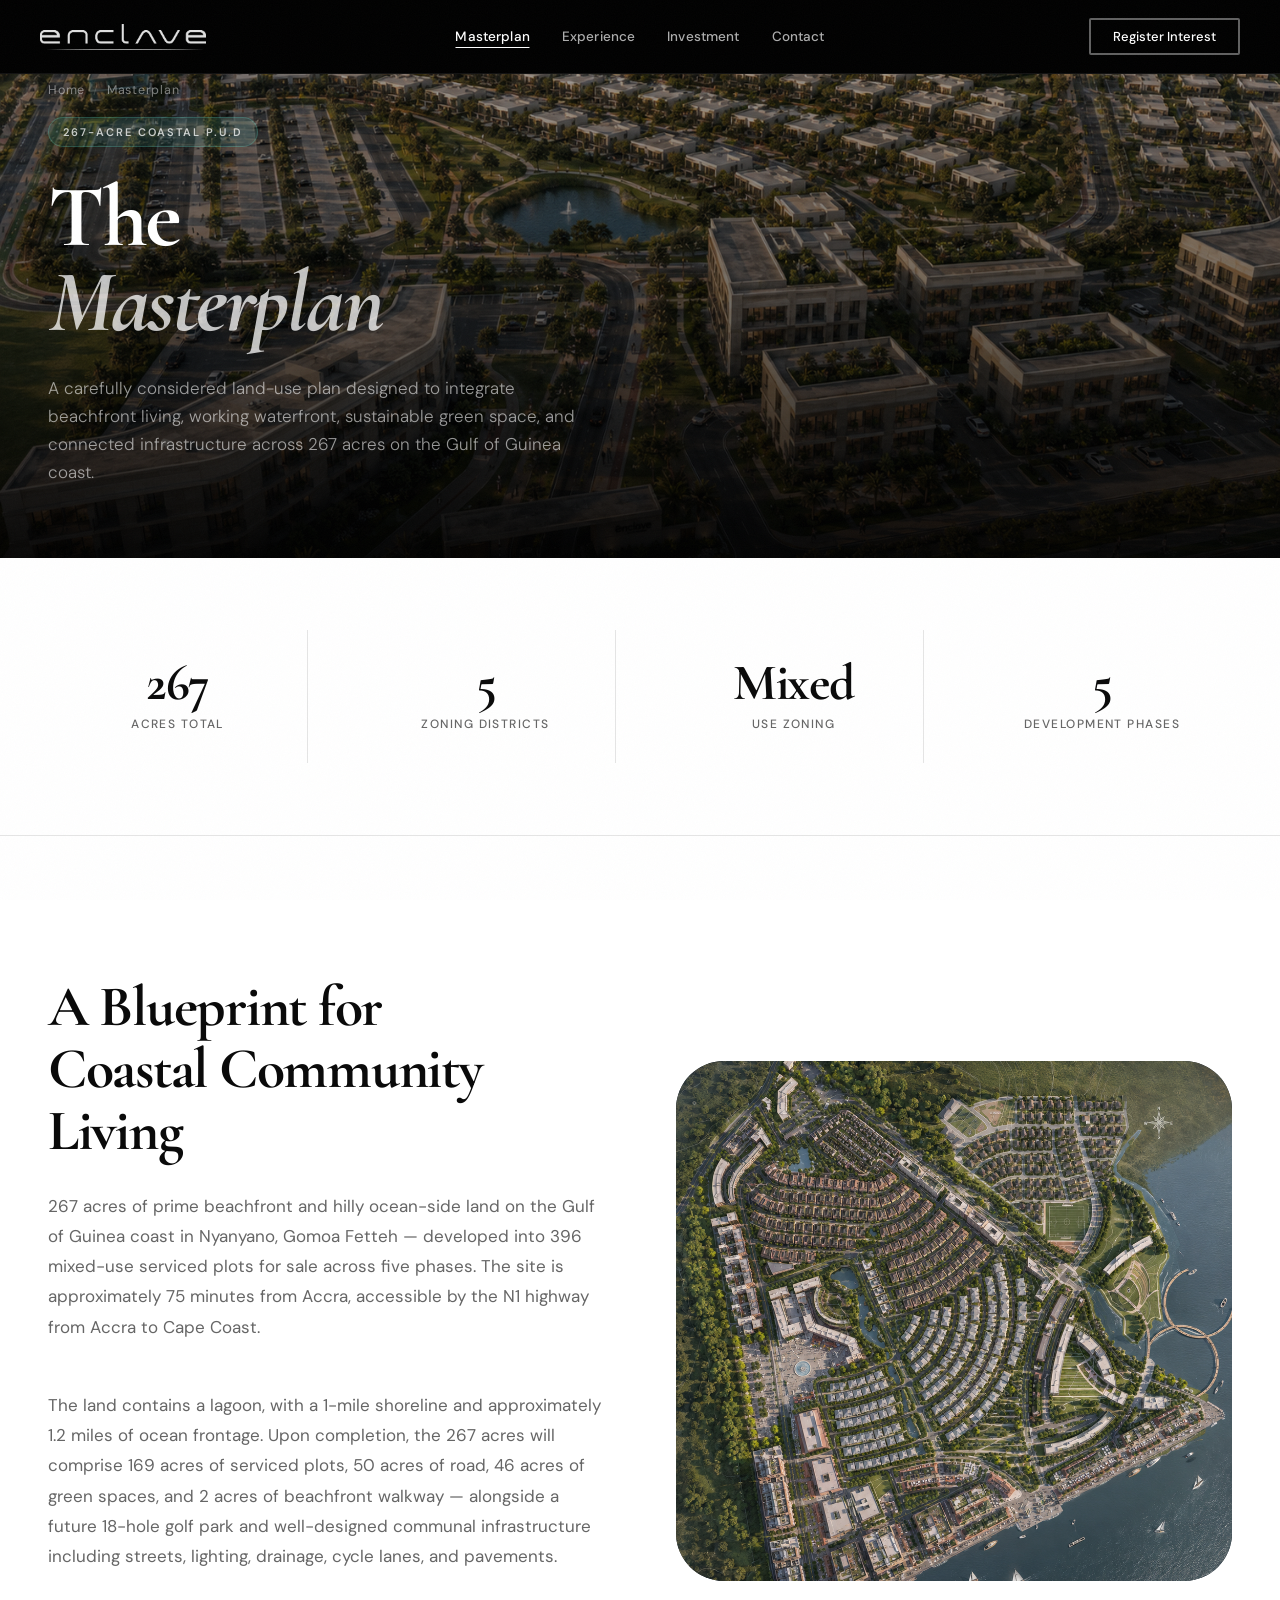
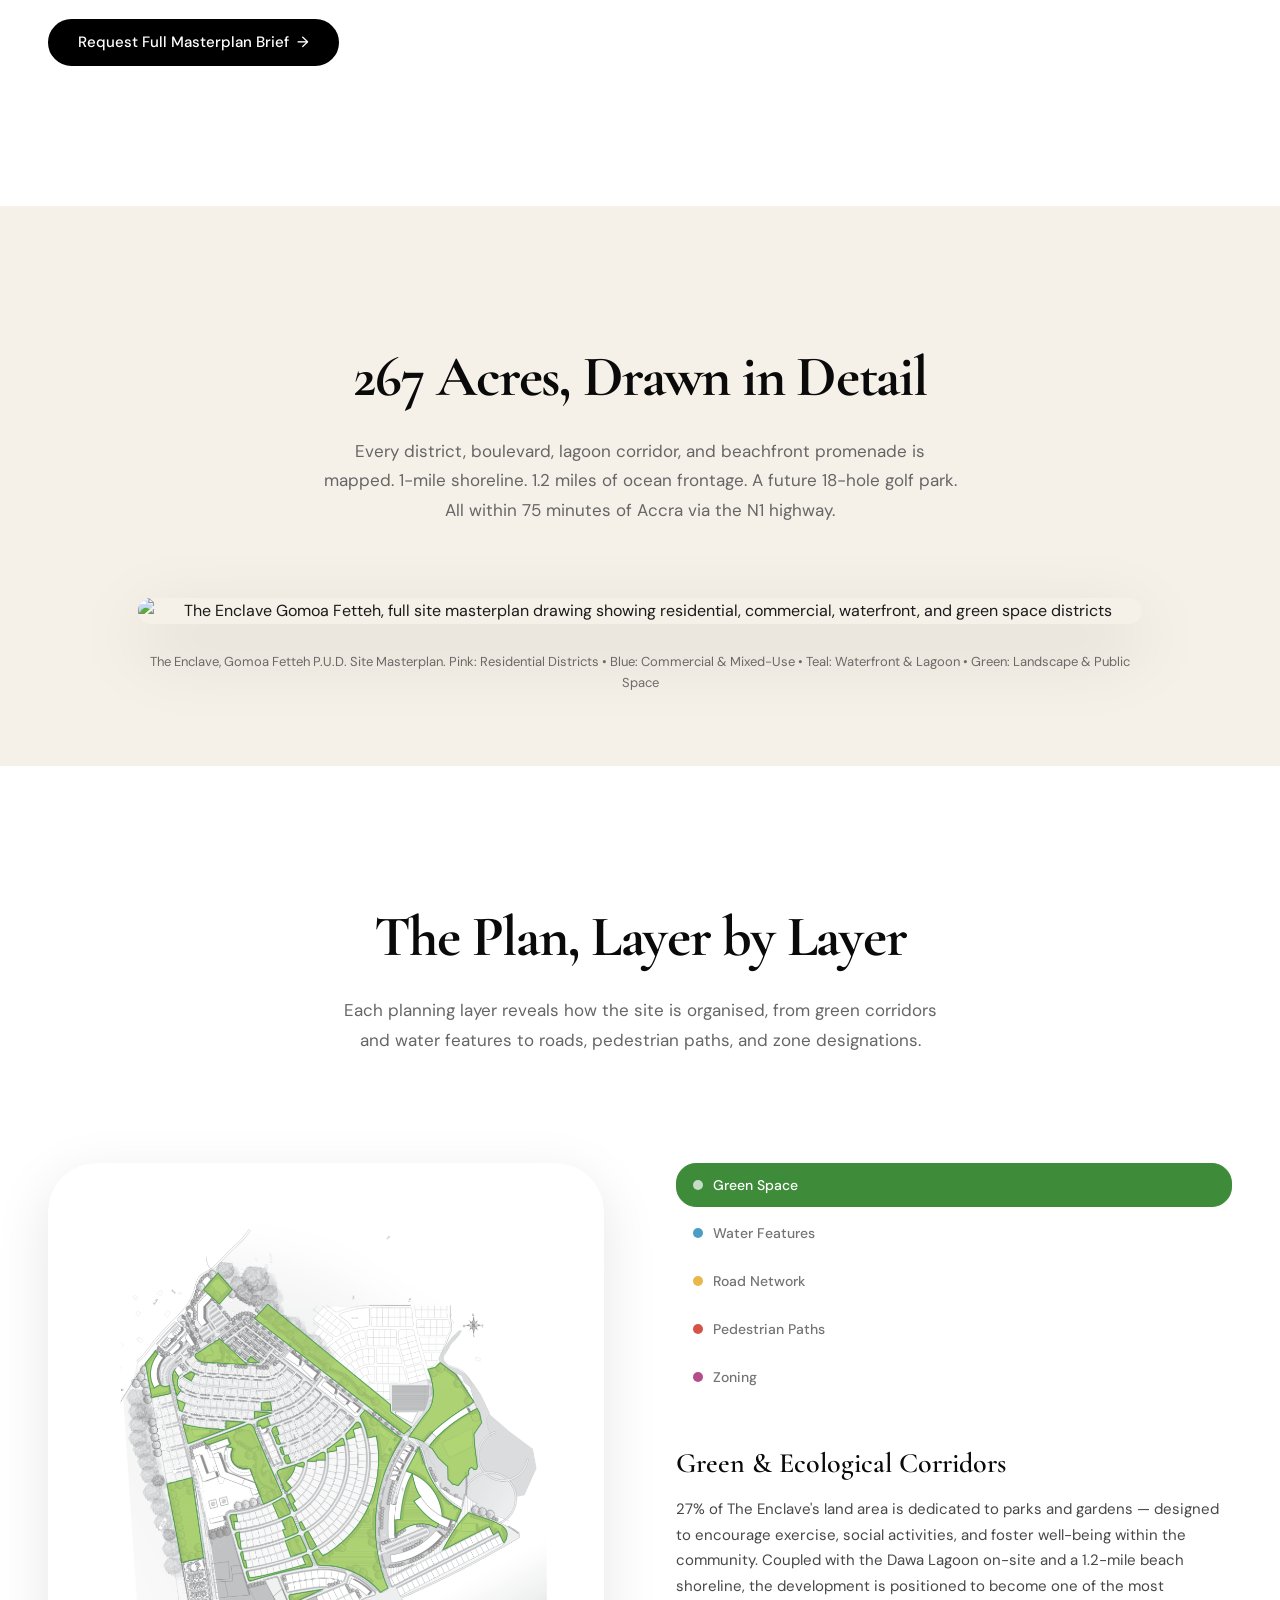
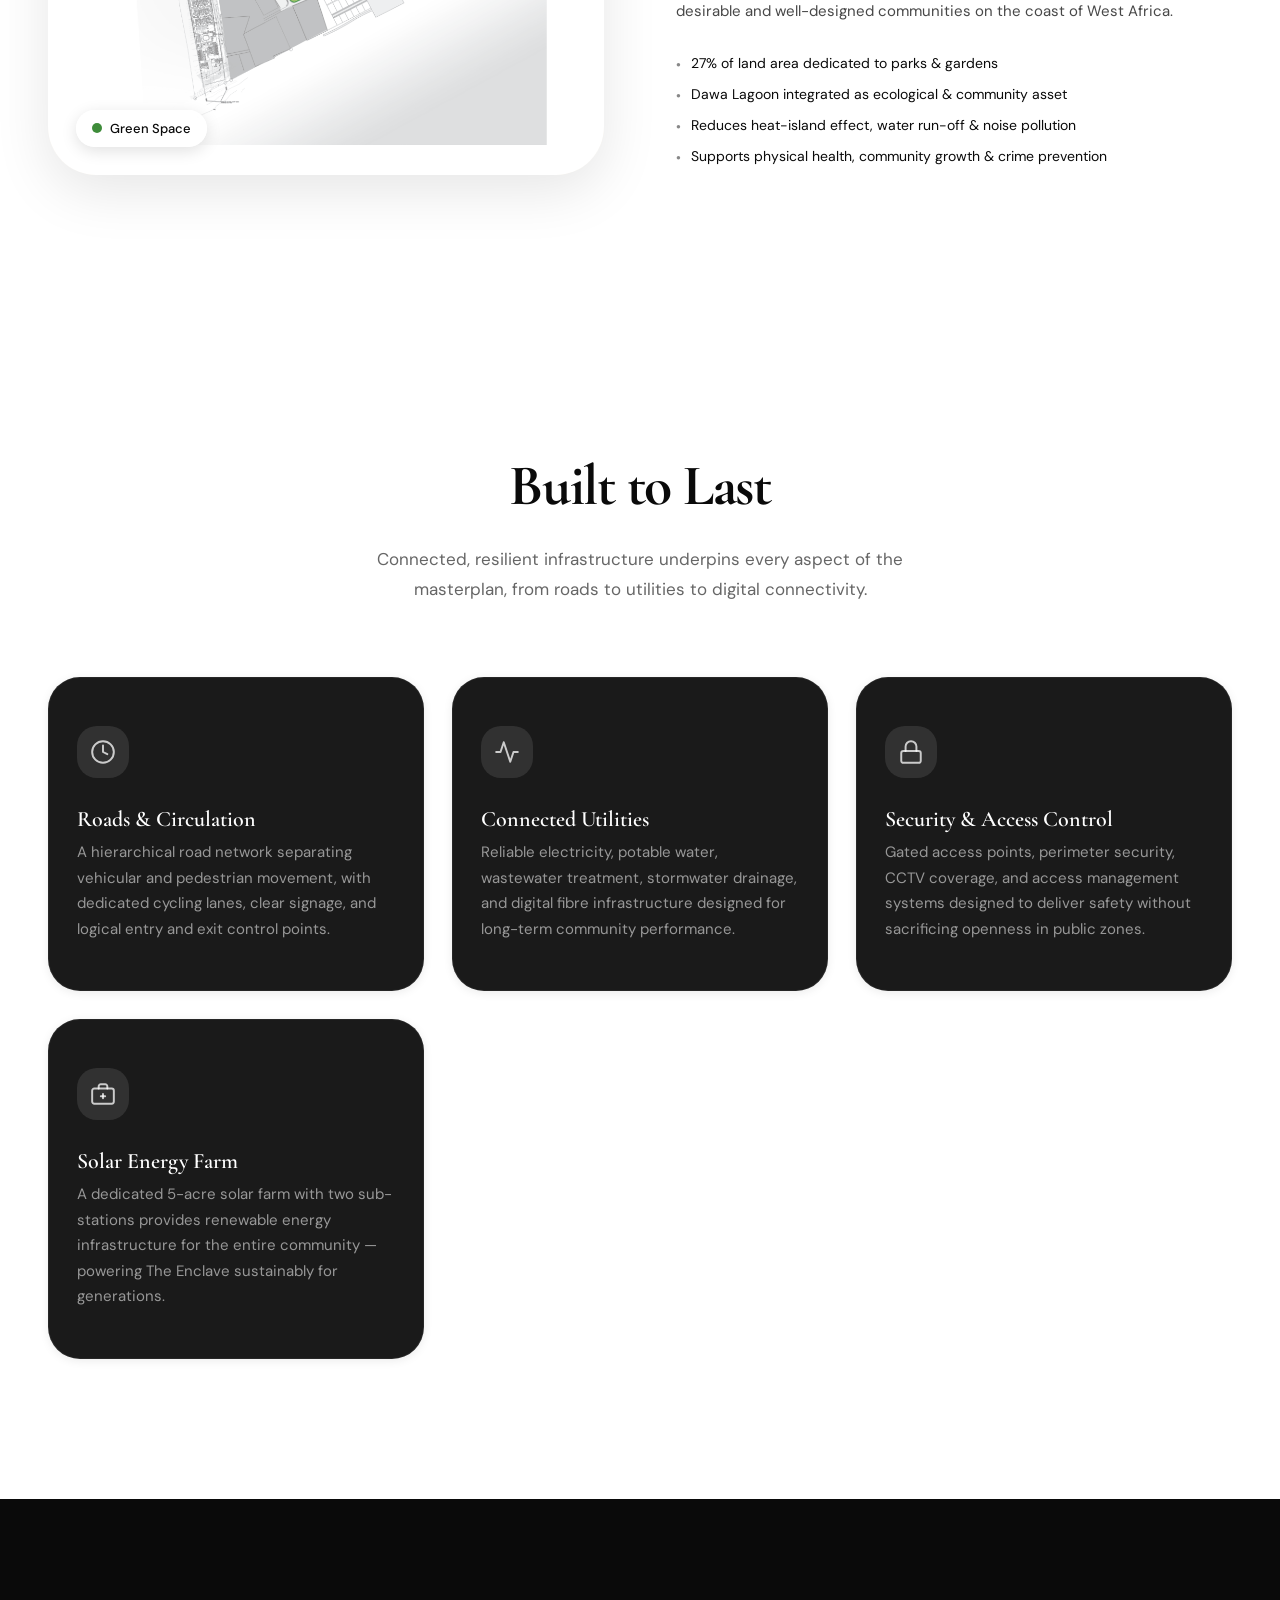
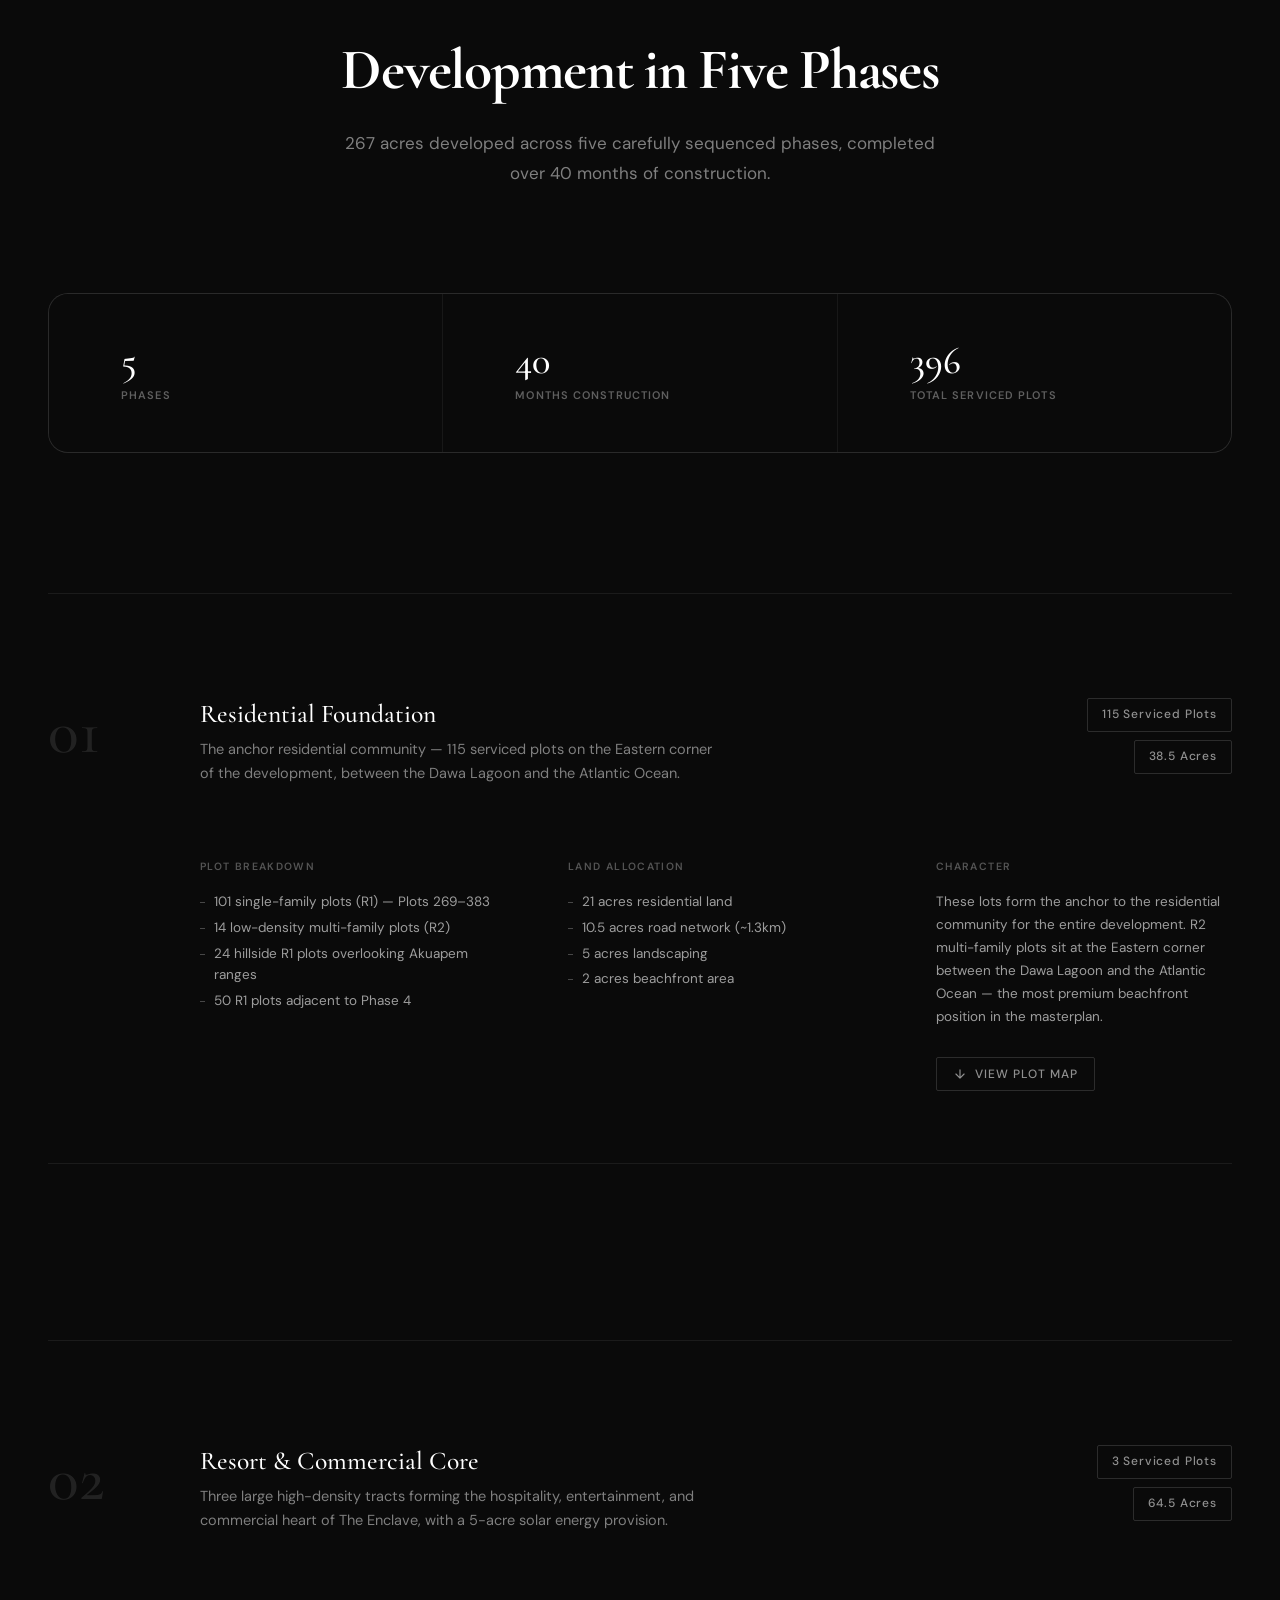
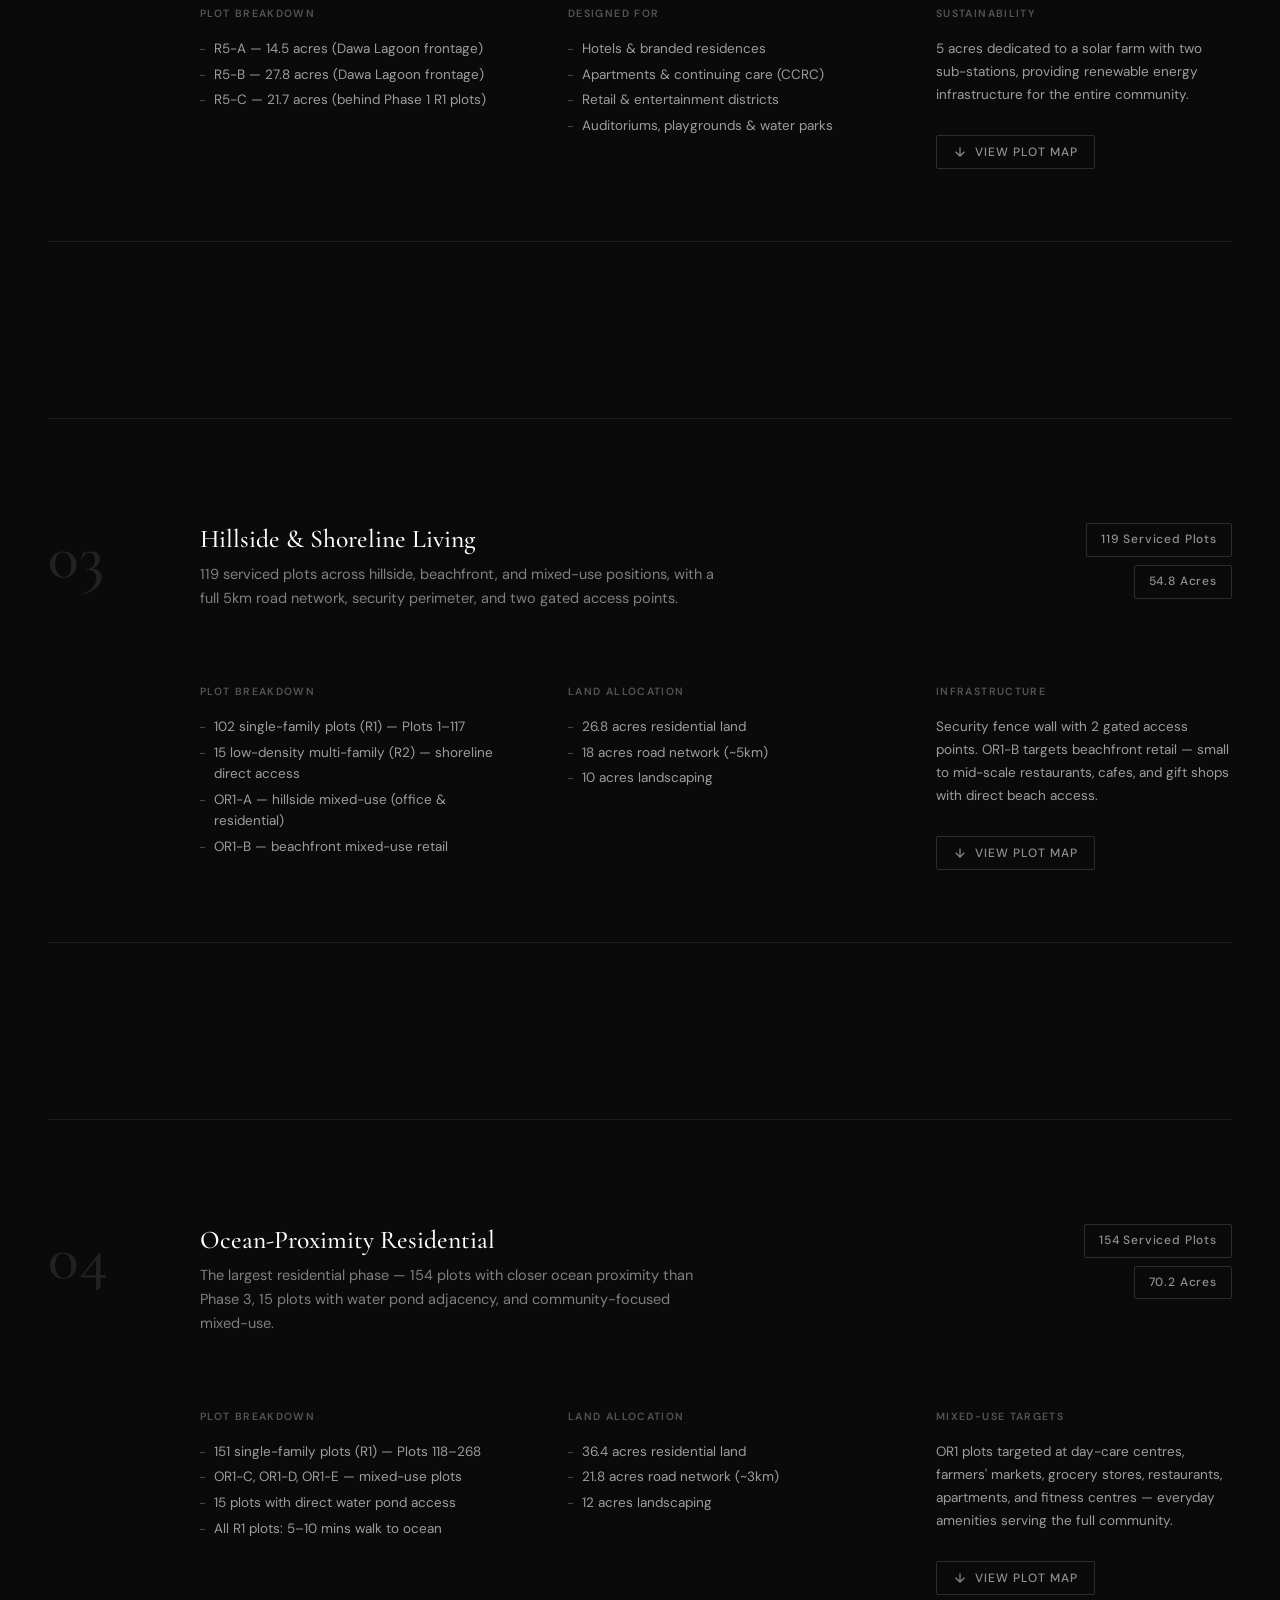
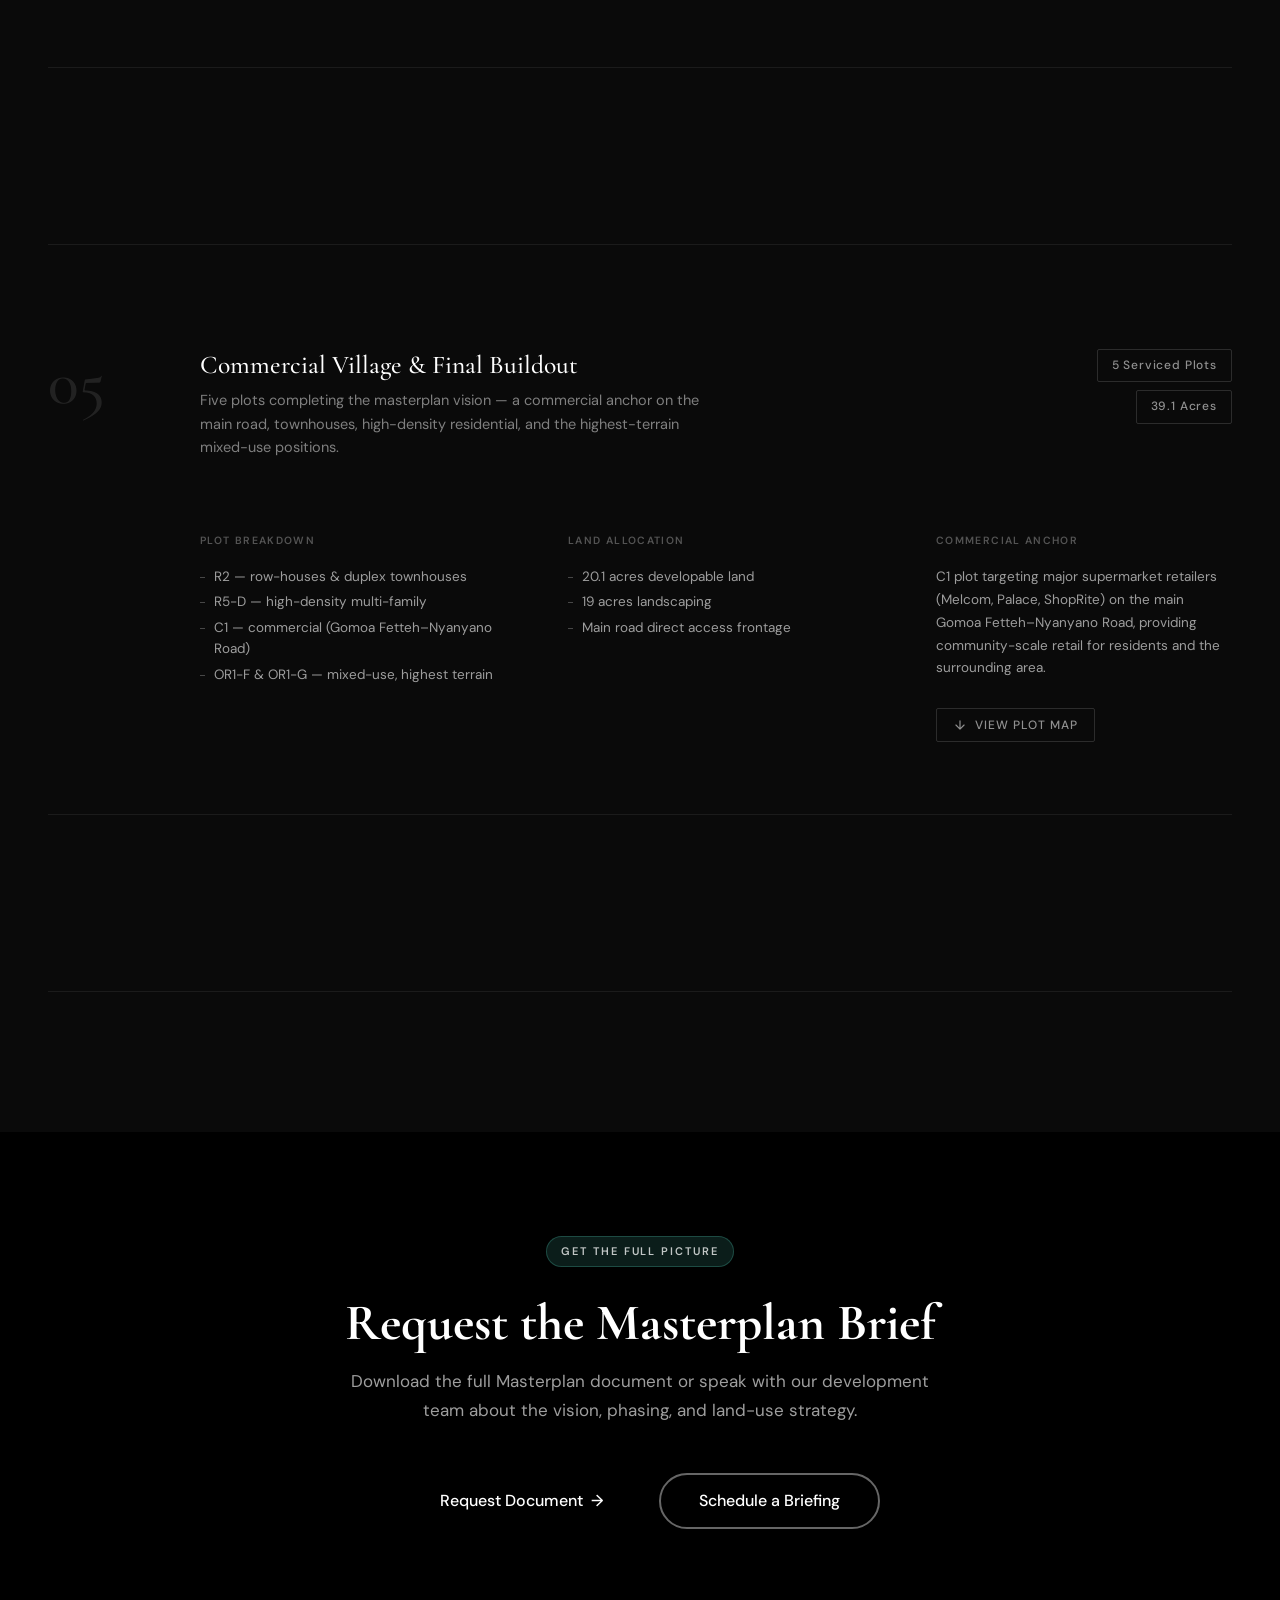
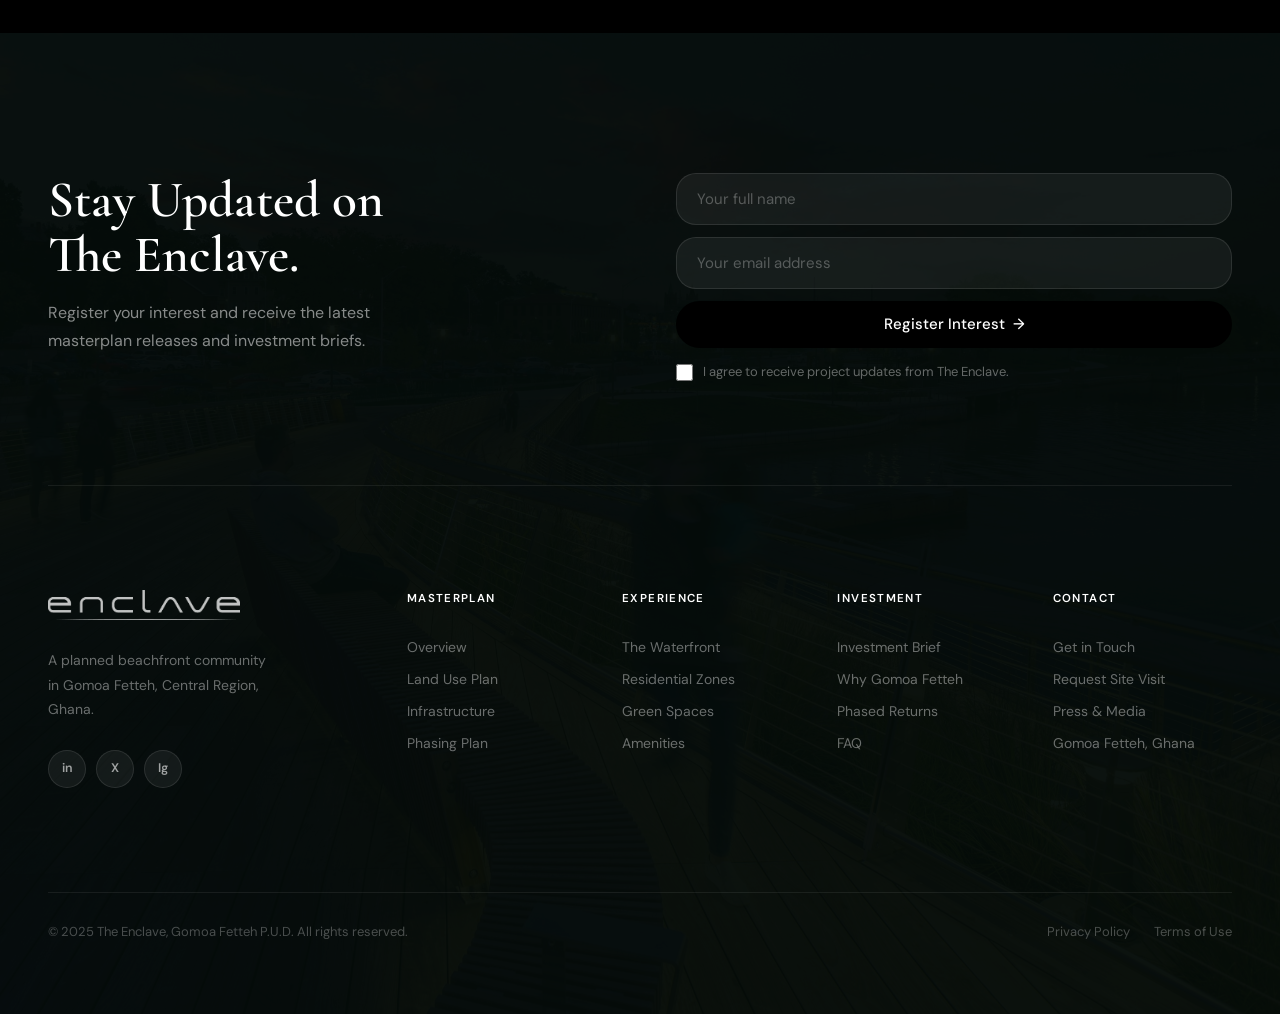
==== commit 1fdaa4e4: "Fix image path casing for GitHub Pages (maps -> Maps)" ====
--- a/masterplan.html
+++ b/masterplan.html
@@ -157,7 +157,7 @@
           <!-- Map image panel, static, colour accent updates on tab switch -->
           <div class="layer-explorer__visual">
             <div class="layer-explorer__img-wrap" id="layerImgWrap">
-              <img src="images/maps/Zoning-Areas.png"
+              <img src="images/Maps/Zoning-Areas.png"
                 alt="The Enclave Gomoa Fetteh site masterplan"
                 class="layer-explorer__map">
             </div>
@@ -176,7 +176,7 @@
               <button class="layer-tab is-active" role="tab" aria-selected="true"
                 aria-controls="panel-green" id="tab-green"
                 data-layer="green"
-                data-img="images/maps/Green-Space.png"
+                data-img="images/Maps/Green-Space.png"
                 data-color="#3E8C3A"
                 data-label="Green Space">
                 <span class="layer-tab__dot" style="background:#3E8C3A;"></span>
@@ -186,7 +186,7 @@
               <button class="layer-tab" role="tab" aria-selected="false"
                 aria-controls="panel-water" id="tab-water"
                 data-layer="water"
-                data-img="images/maps/Water-Way.png"
+                data-img="images/Maps/Water-Way.png"
                 data-color="#4A9EC4"
                 data-label="Water Features">
                 <span class="layer-tab__dot" style="background:#4A9EC4;"></span>
@@ -196,7 +196,7 @@
               <button class="layer-tab" role="tab" aria-selected="false"
                 aria-controls="panel-roads" id="tab-roads"
                 data-layer="roads"
-                data-img="images/maps/Vehicular-Road-Circulation.png"
+                data-img="images/Maps/Vehicular-Road-Circulation.png"
                 data-color="#E8B84B"
                 data-label="Road Network">
                 <span class="layer-tab__dot" style="background:#E8B84B;"></span>
@@ -206,7 +206,7 @@
               <button class="layer-tab" role="tab" aria-selected="false"
                 aria-controls="panel-pedestrian" id="tab-pedestrian"
                 data-layer="pedestrian"
-                data-img="images/maps/Pedestrain-and-Bicycle-Circulation.png"
+                data-img="images/Maps/Pedestrain-and-Bicycle-Circulation.png"
                 data-color="#D4544A"
                 data-label="Pedestrian Paths">
                 <span class="layer-tab__dot" style="background:#D4544A;"></span>
@@ -216,7 +216,7 @@
               <button class="layer-tab" role="tab" aria-selected="false"
                 aria-controls="panel-zoning" id="tab-zoning"
                 data-layer="zoning"
-                data-img="images/maps/Zoning-Areas.png"
+                data-img="images/Maps/Zoning-Areas.png"
                 data-color="#B54C8B"
                 data-label="Zoning">
                 <span class="layer-tab__dot" style="background:#B54C8B;"></span>
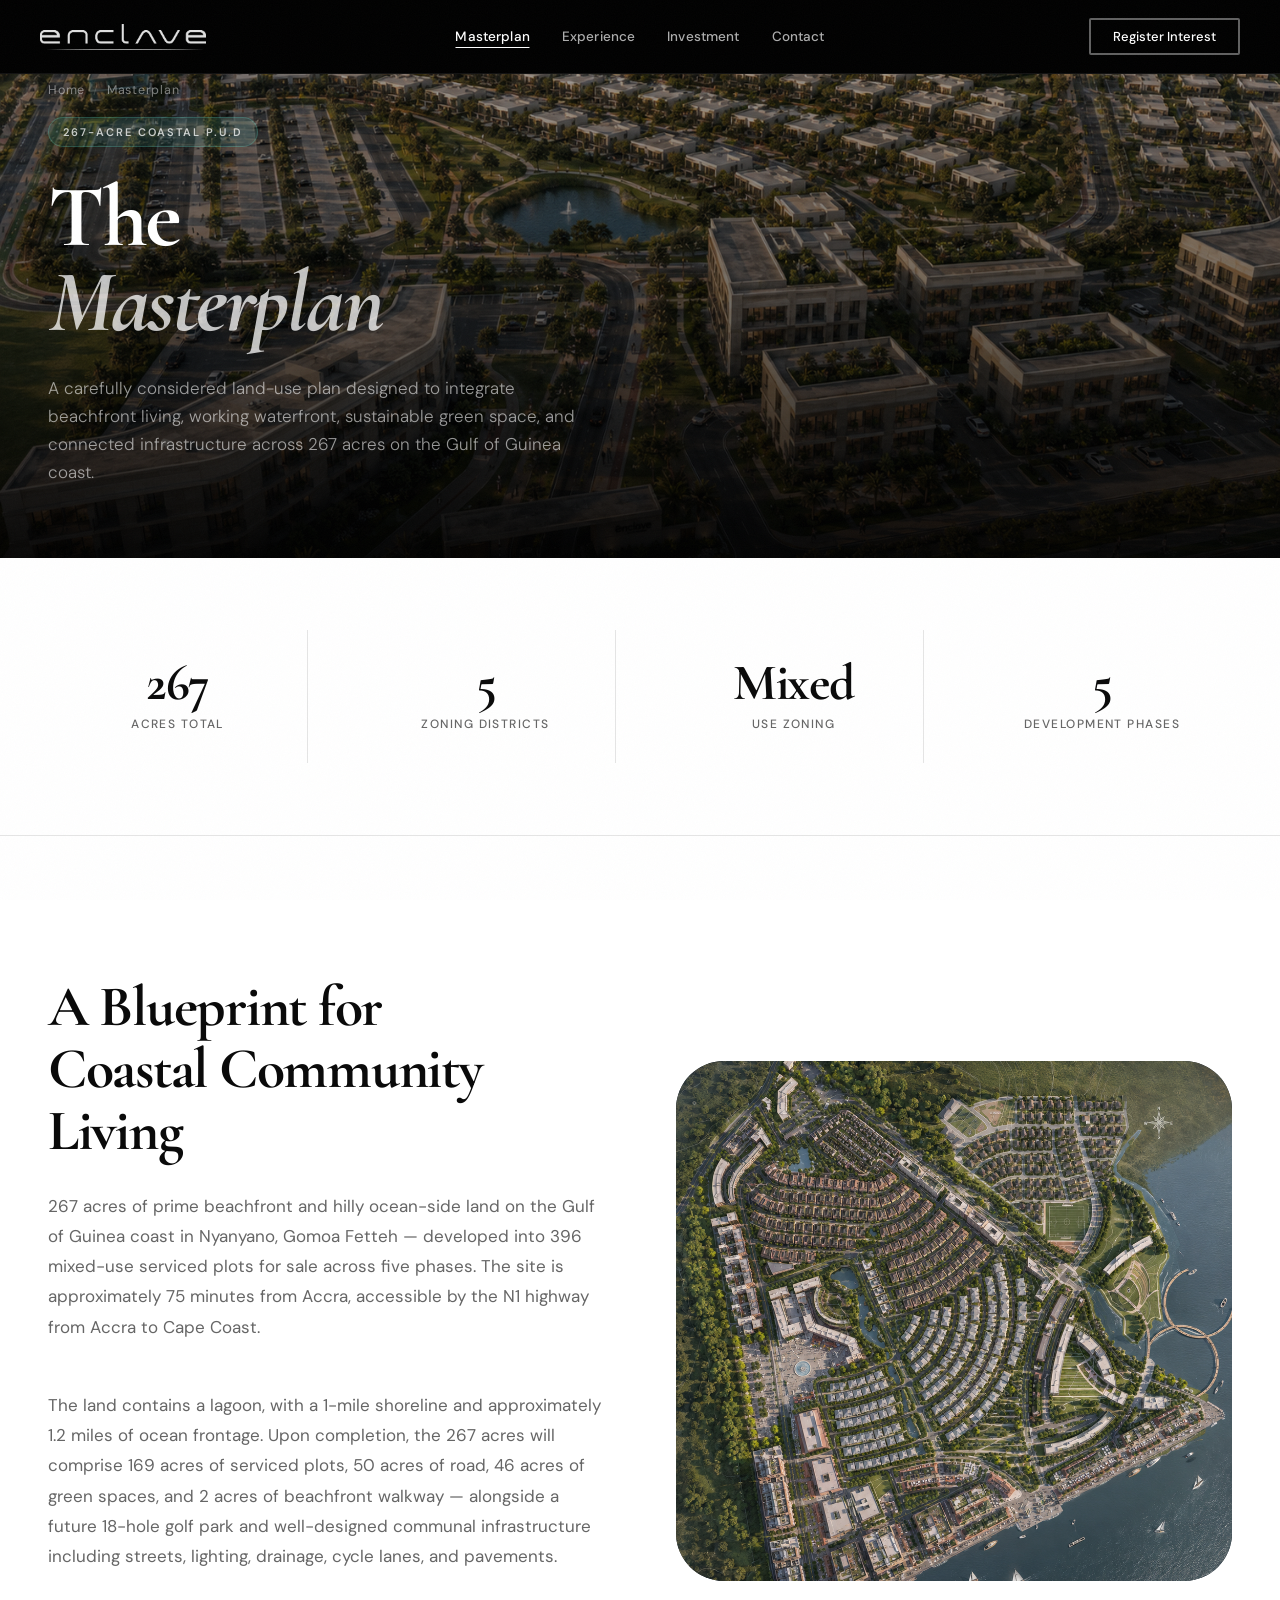
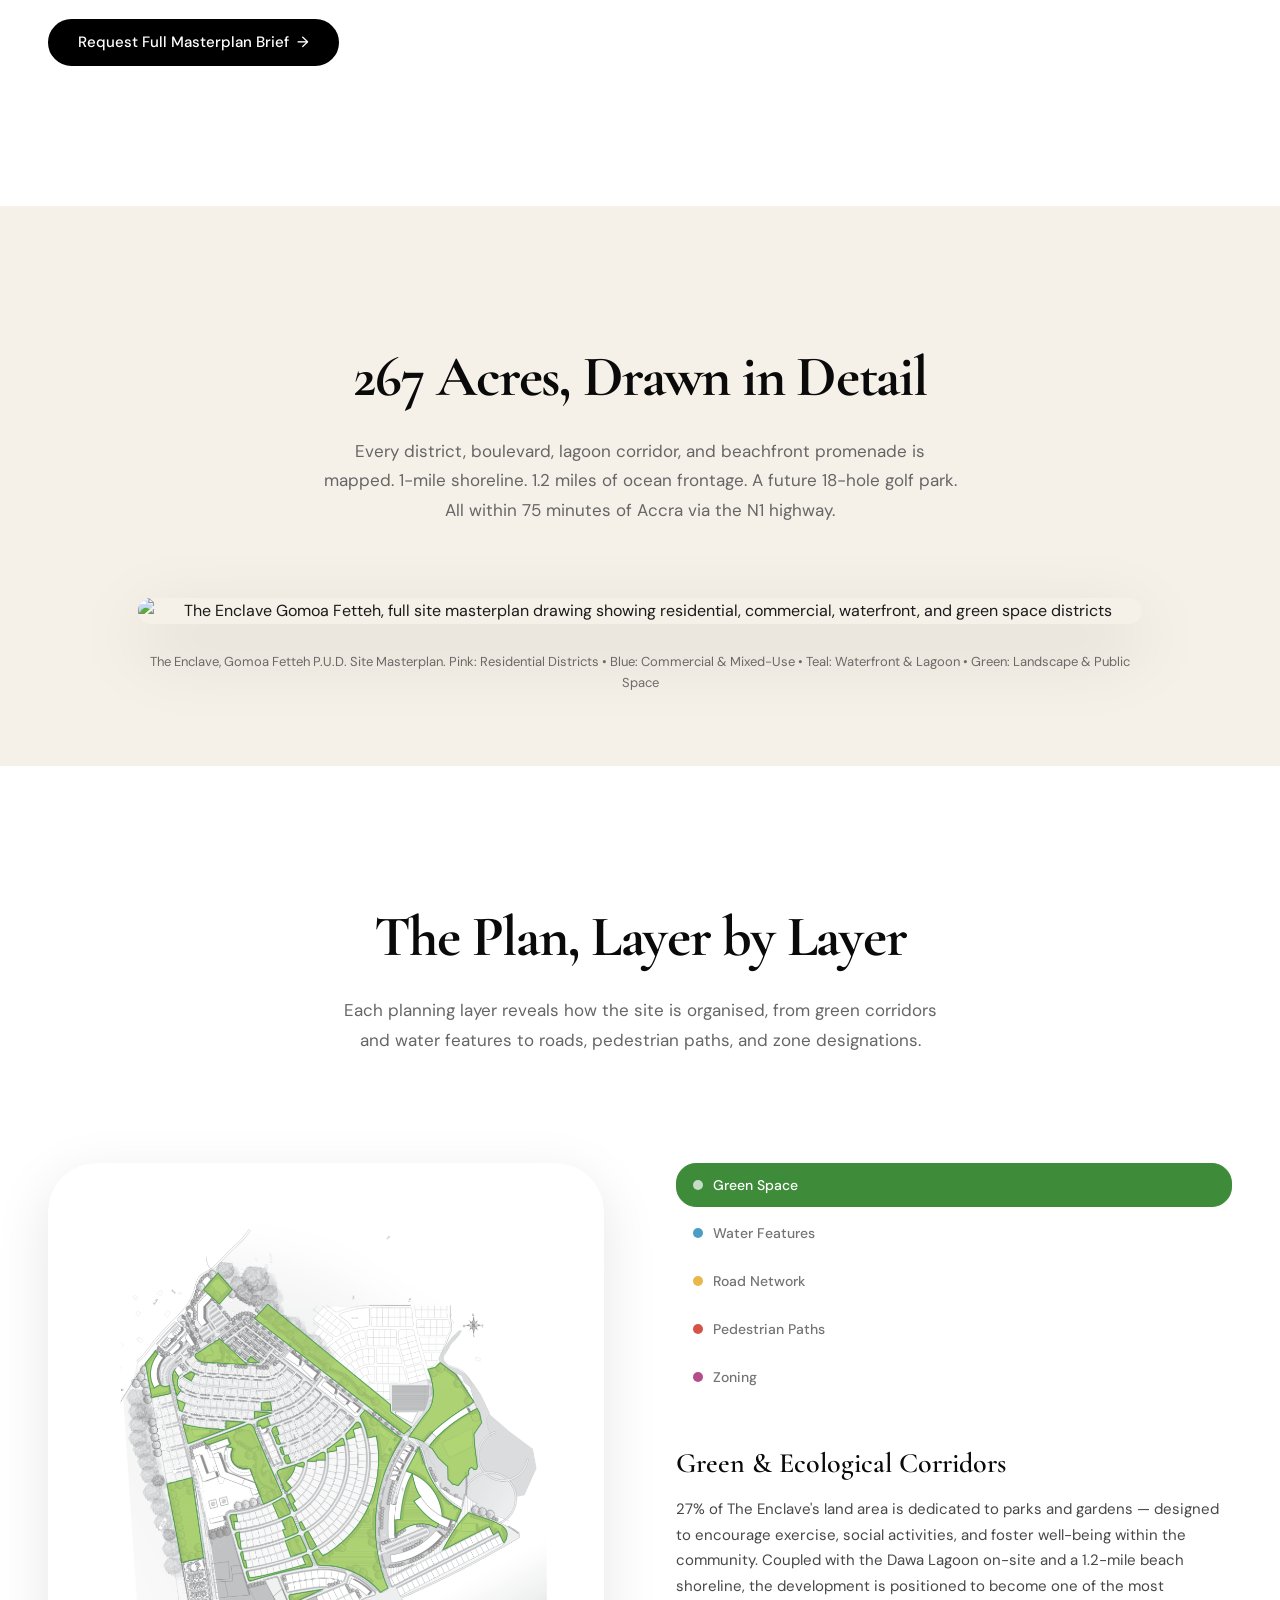
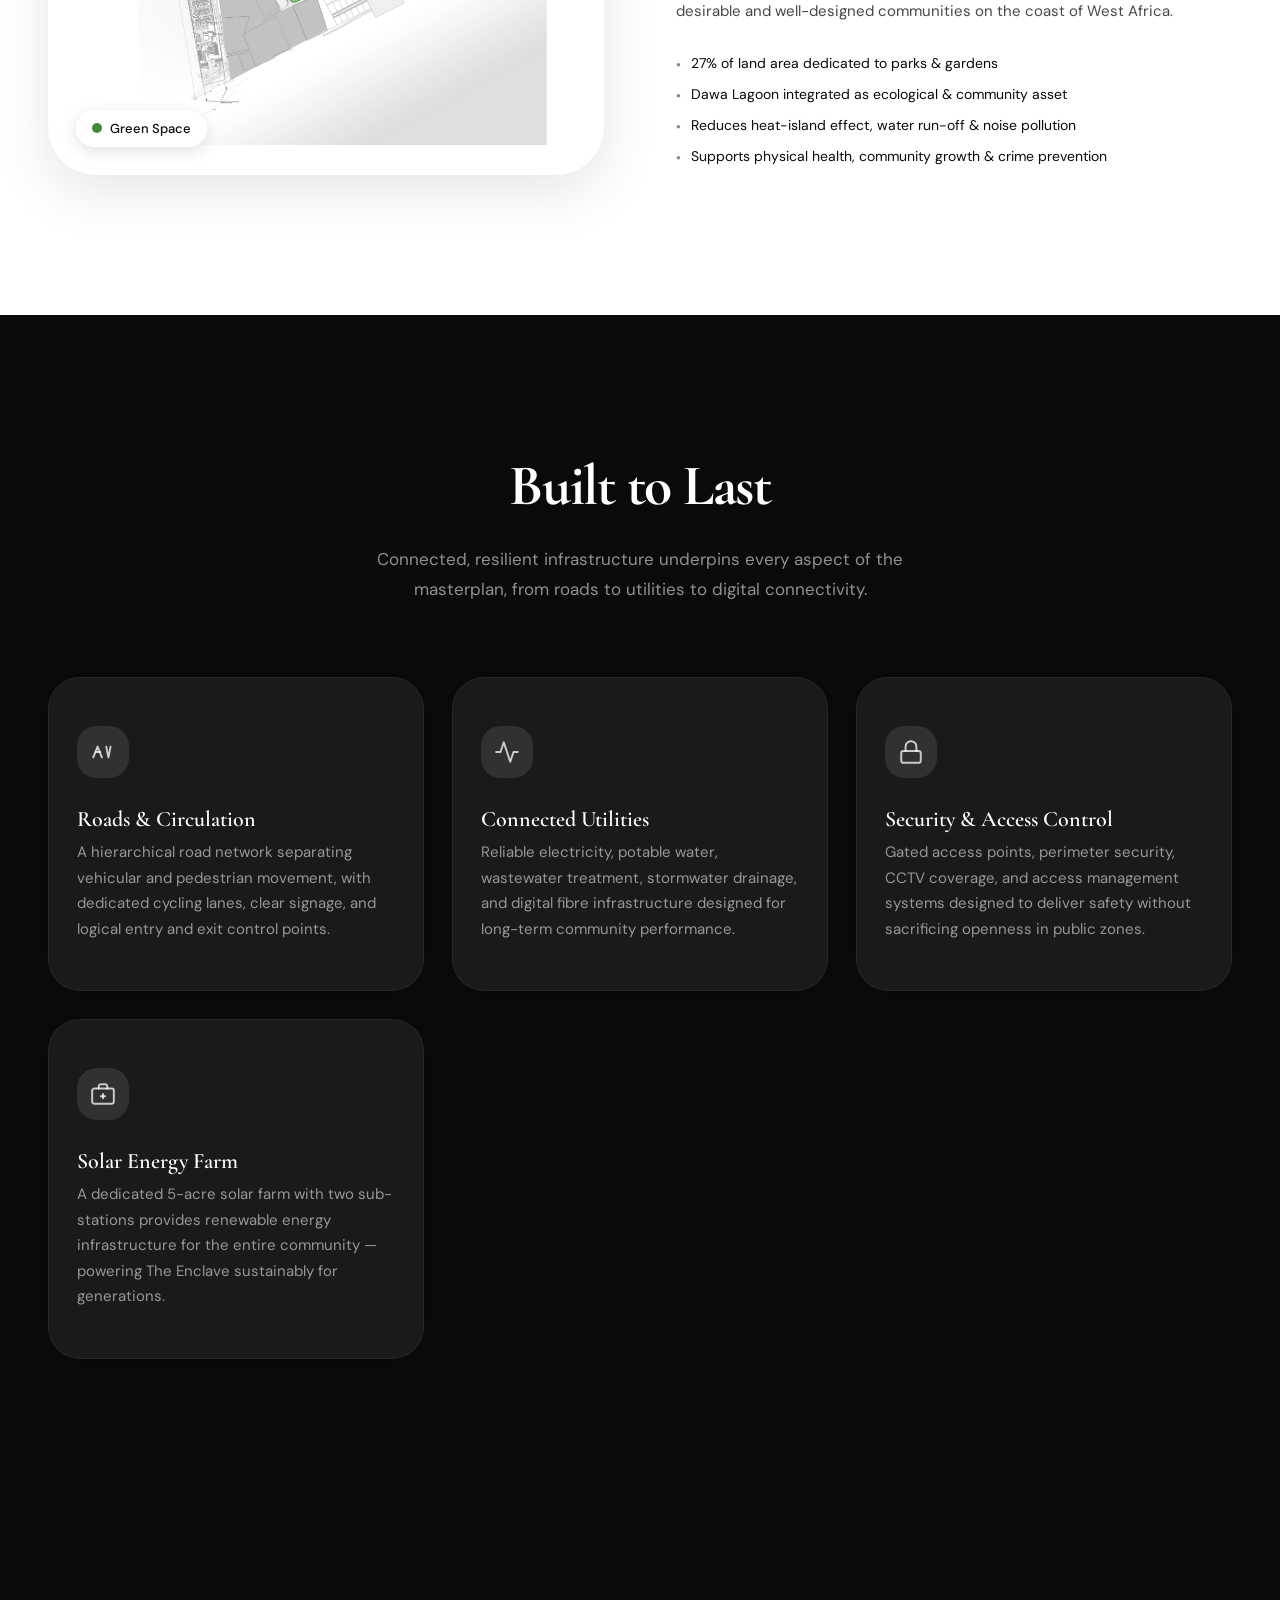
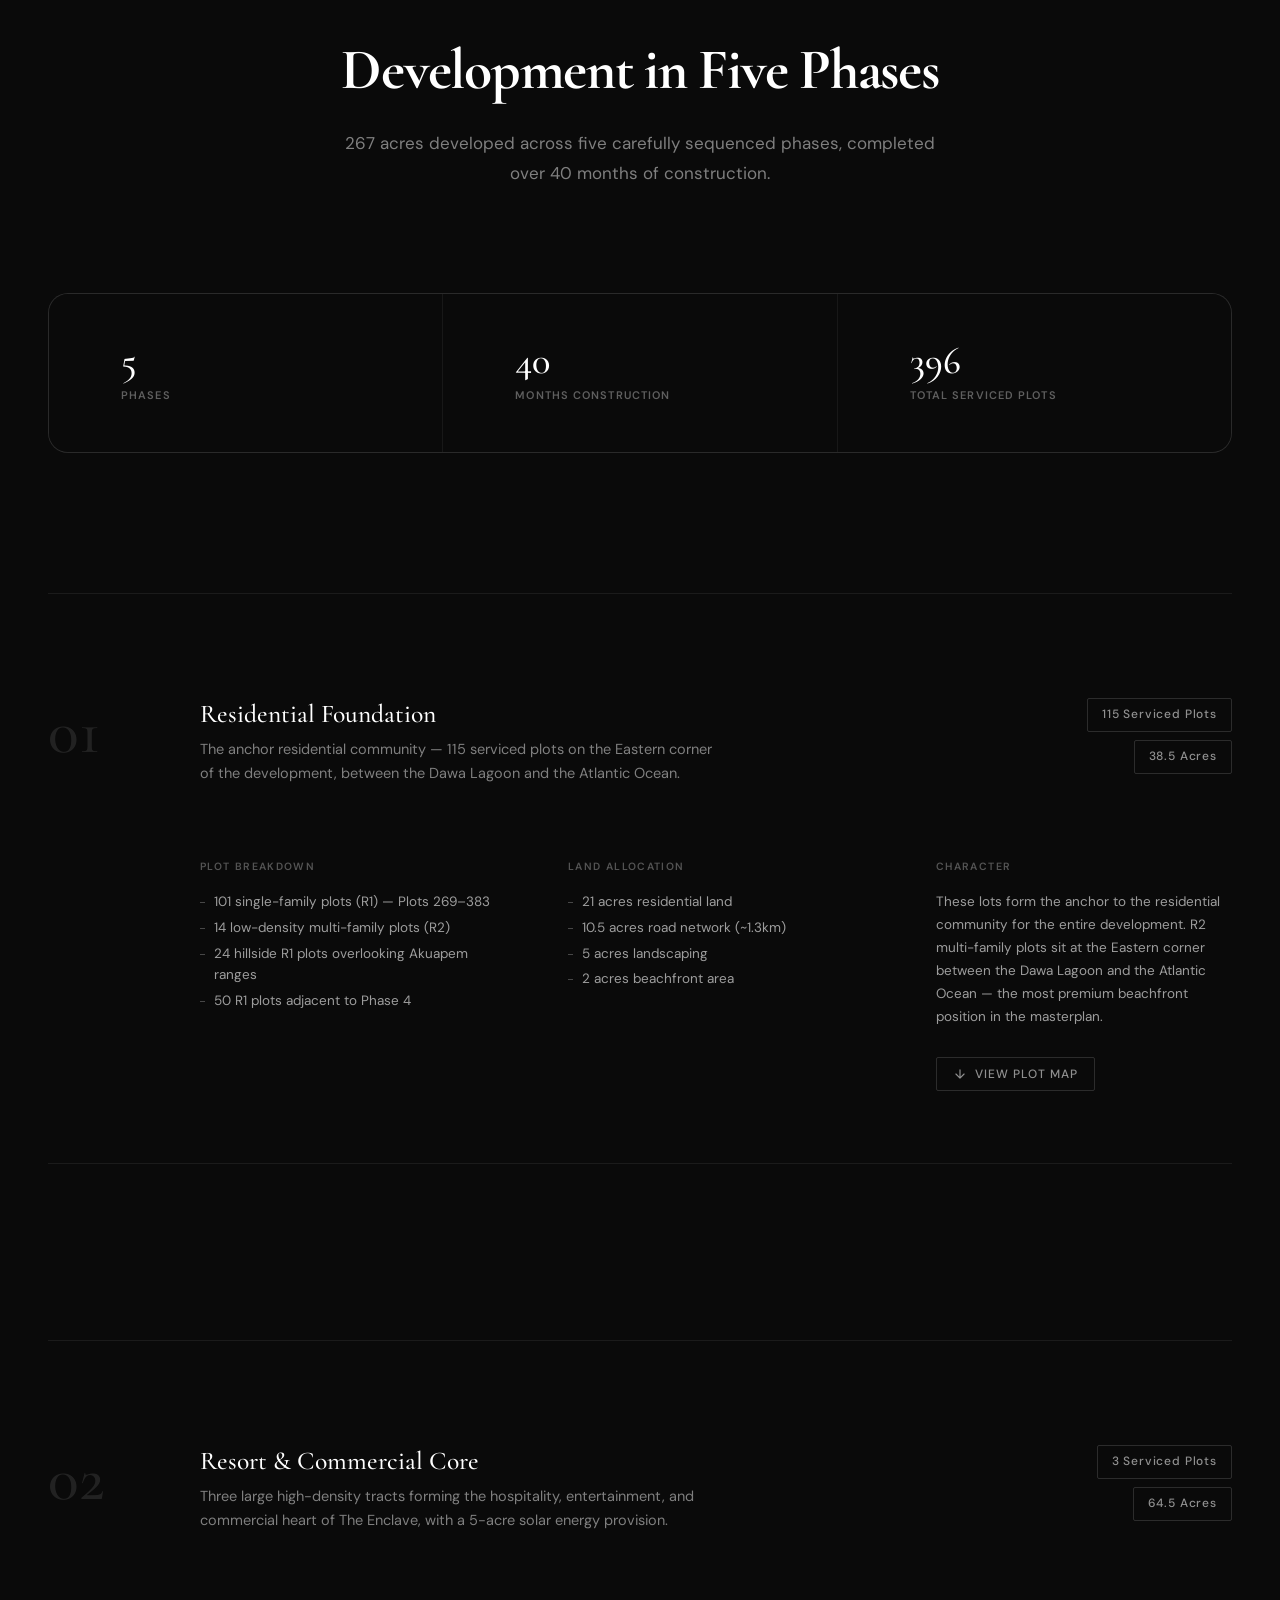
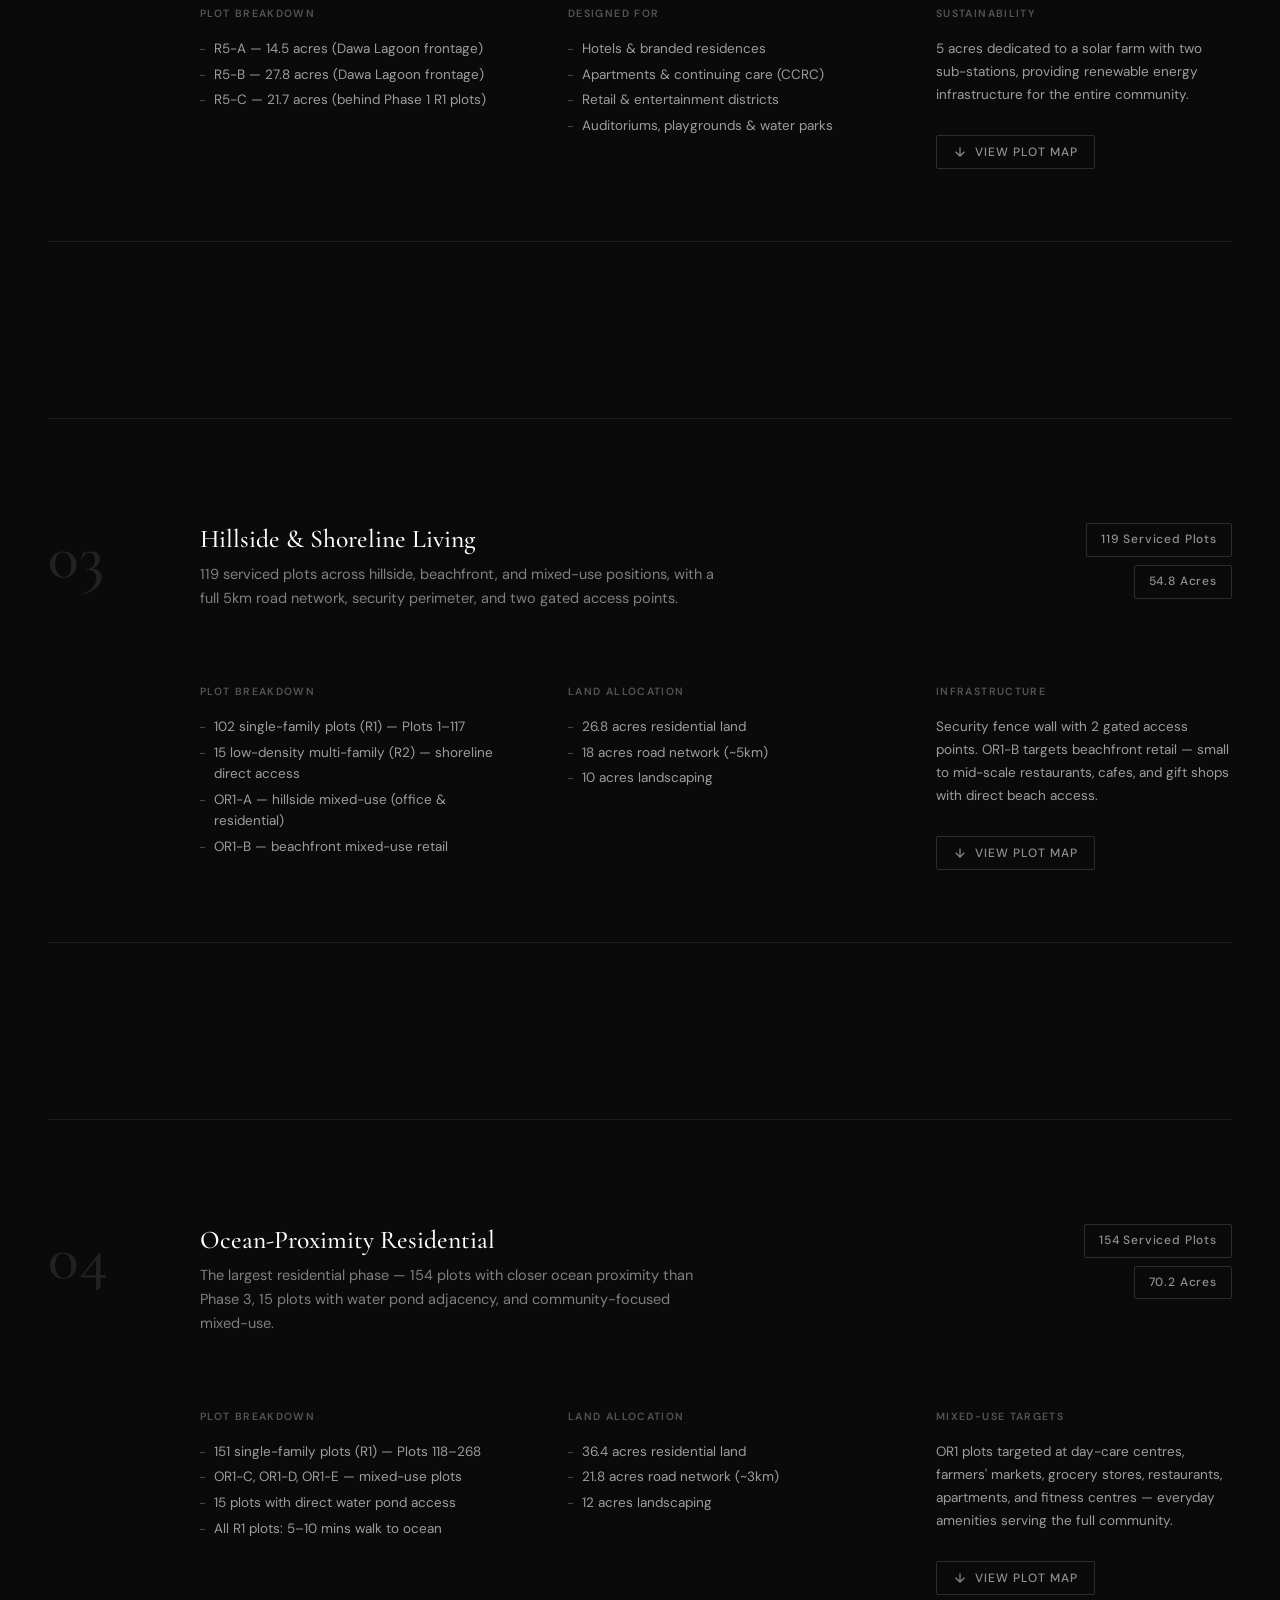
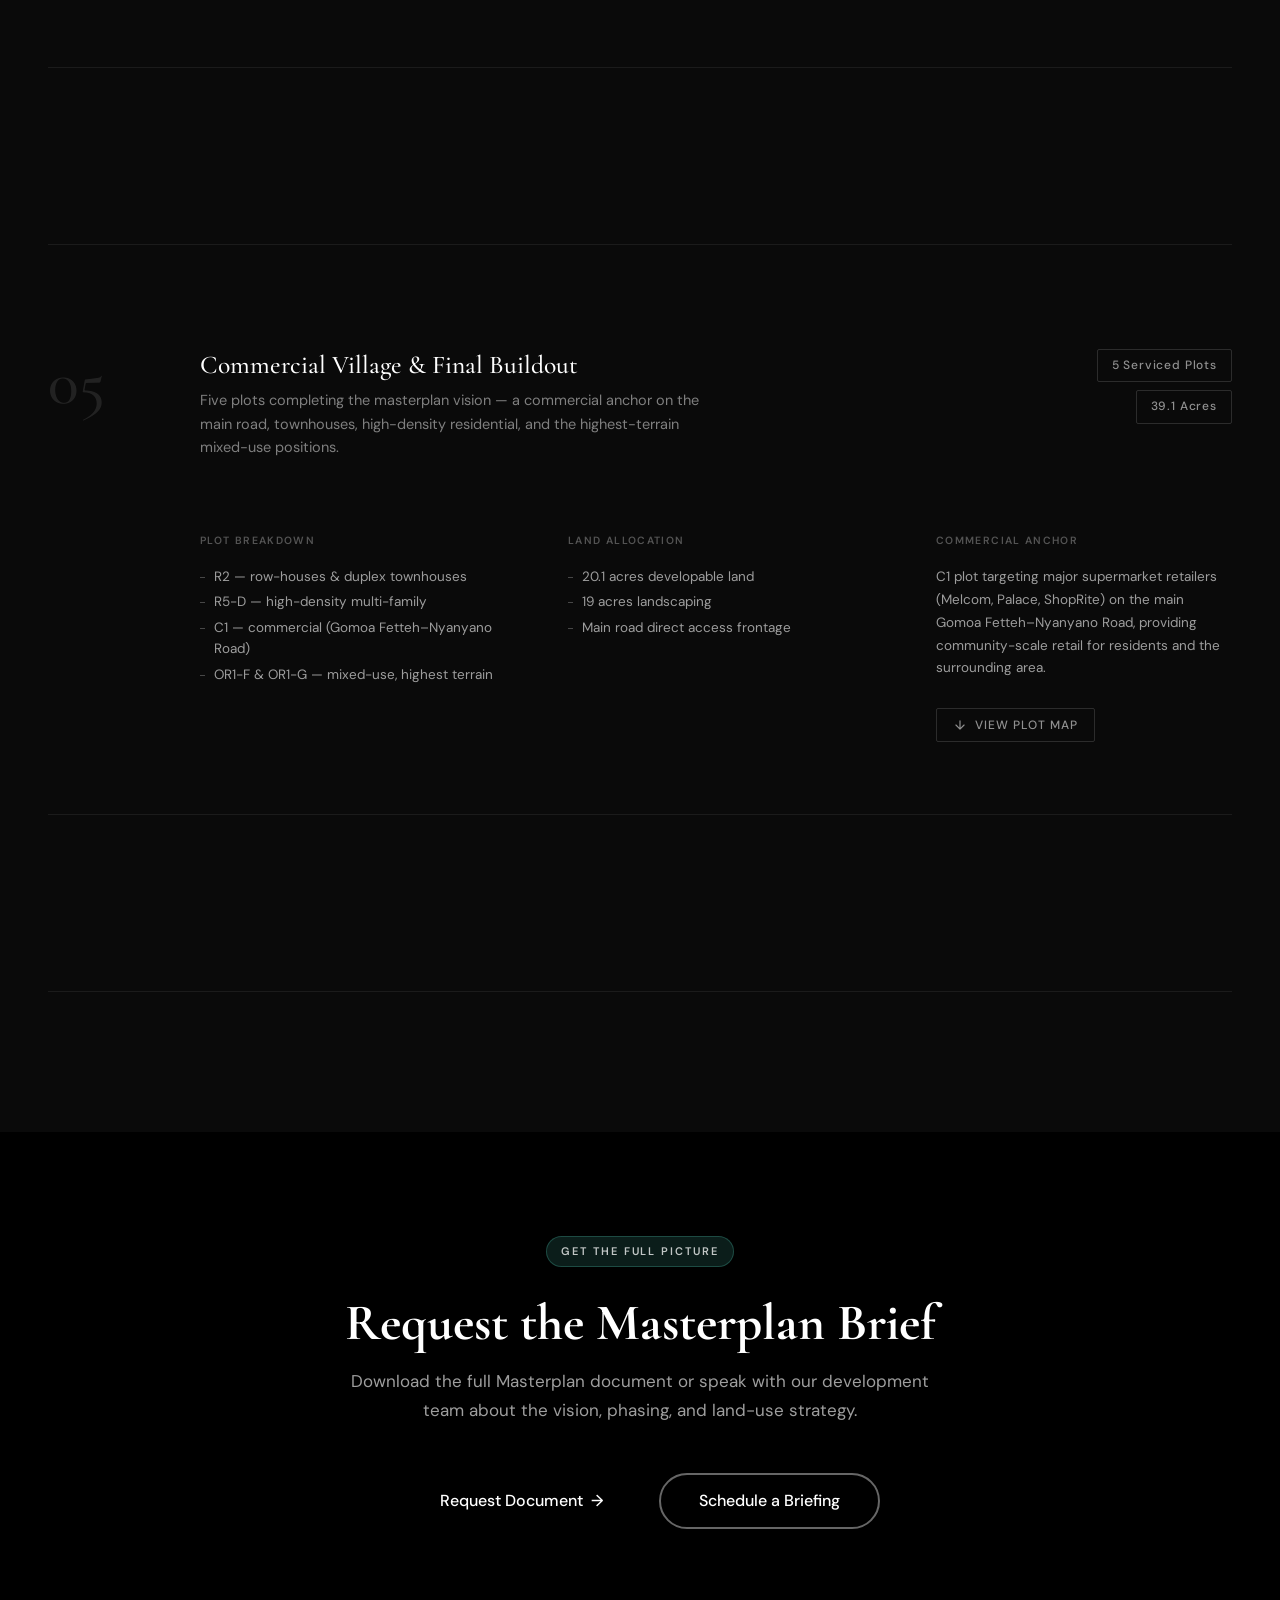
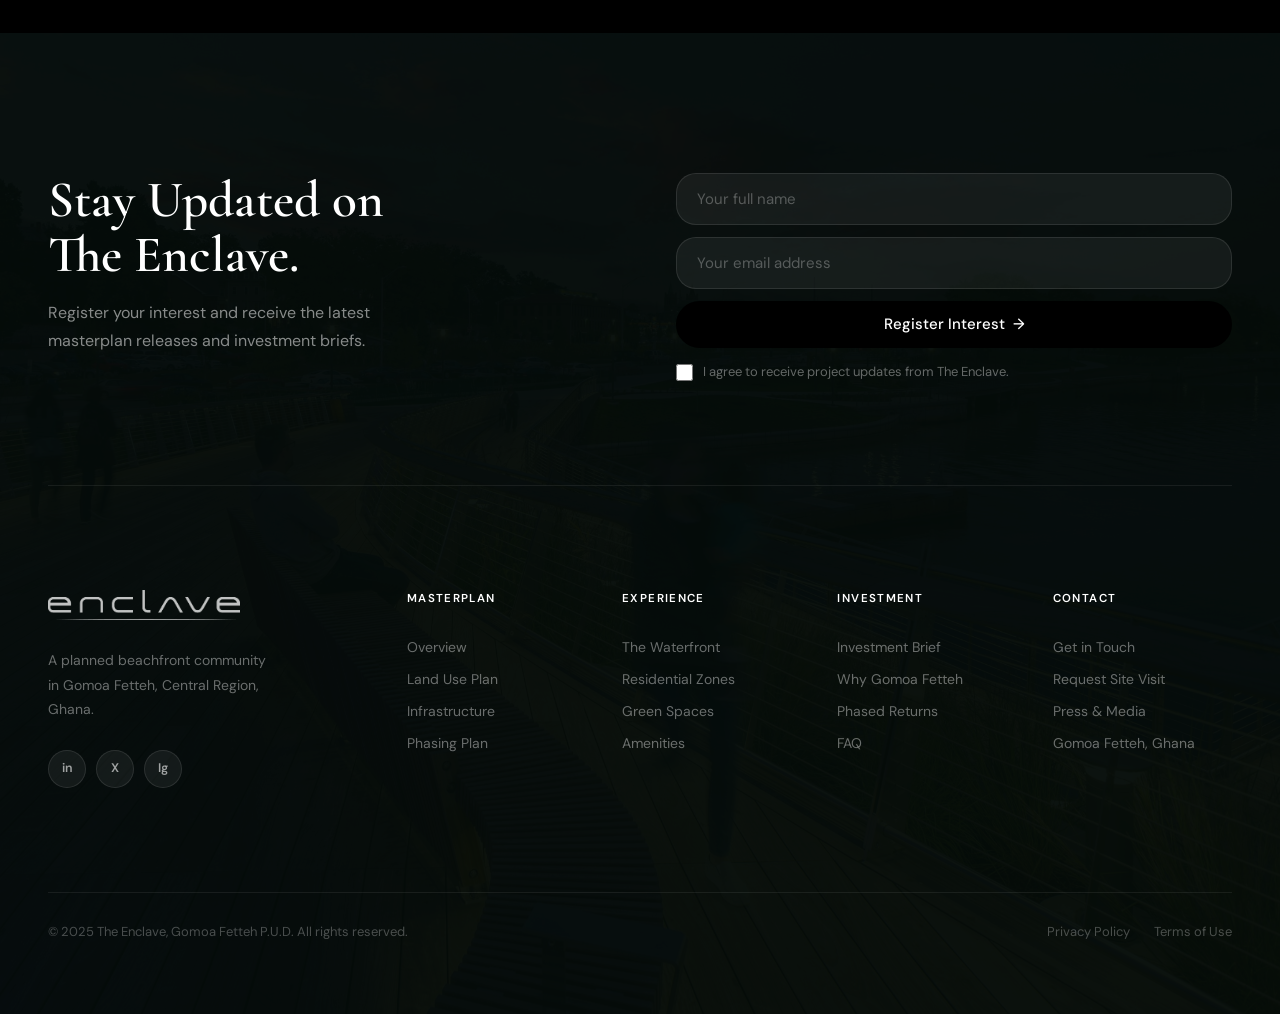
==== commit 075fee7b: "Fix Built to Last section — dark bg, correct heading colours, fix road icon" ====
--- a/masterplan.html
+++ b/masterplan.html
@@ -331,11 +331,11 @@
     <!-- ============================================================
          INFRASTRUCTURE, 3 Cards (dark)
     ============================================================ -->
-    <section class="content-section" aria-labelledby="infra-heading">
+    <section class="content-section" style="background:var(--c-black);" aria-labelledby="infra-heading">
       <div class="container">
         <div class="intro__header" data-anim="fade-up" data-delay="0" style="text-align:center; margin-bottom: var(--sp-xl);">
-          <h2 class="section-heading" id="infra-heading">Built to Last</h2>
-          <p class="section-sub" style="margin:0 auto; text-align:center;">Connected, resilient infrastructure underpins every aspect of the masterplan, from roads to utilities to digital connectivity.</p>
+          <h2 class="section-heading" id="infra-heading" style="color:var(--c-white);">Built to Last</h2>
+          <p class="section-sub" style="margin:0 auto; text-align:center; color:rgba(255,255,255,0.55);">Connected, resilient infrastructure underpins every aspect of the masterplan, from roads to utilities to digital connectivity.</p>
         </div>
 
         <div class="feature-cards feature-cards--2col">
@@ -343,8 +343,8 @@
           <div class="feature-card feature-card--dark" data-anim="fade-up" data-delay="0">
             <div class="feature-card__icon feature-card__icon--gold" aria-hidden="true">
               <svg width="26" height="26" viewBox="0 0 24 24" fill="none" stroke="currentColor" stroke-width="1.8" stroke-linecap="round" stroke-linejoin="round">
-                <circle cx="12" cy="12" r="10"/>
-                <polyline points="12 6 12 12 16 14"/>
+                <path d="M3 17l4-10 4 10M15 7l2 10 2-10"/>
+                <line x1="5.5" y1="12" x2="9.5" y2="12"/>
               </svg>
             </div>
             <h3>Roads &amp; Circulation</h3>
